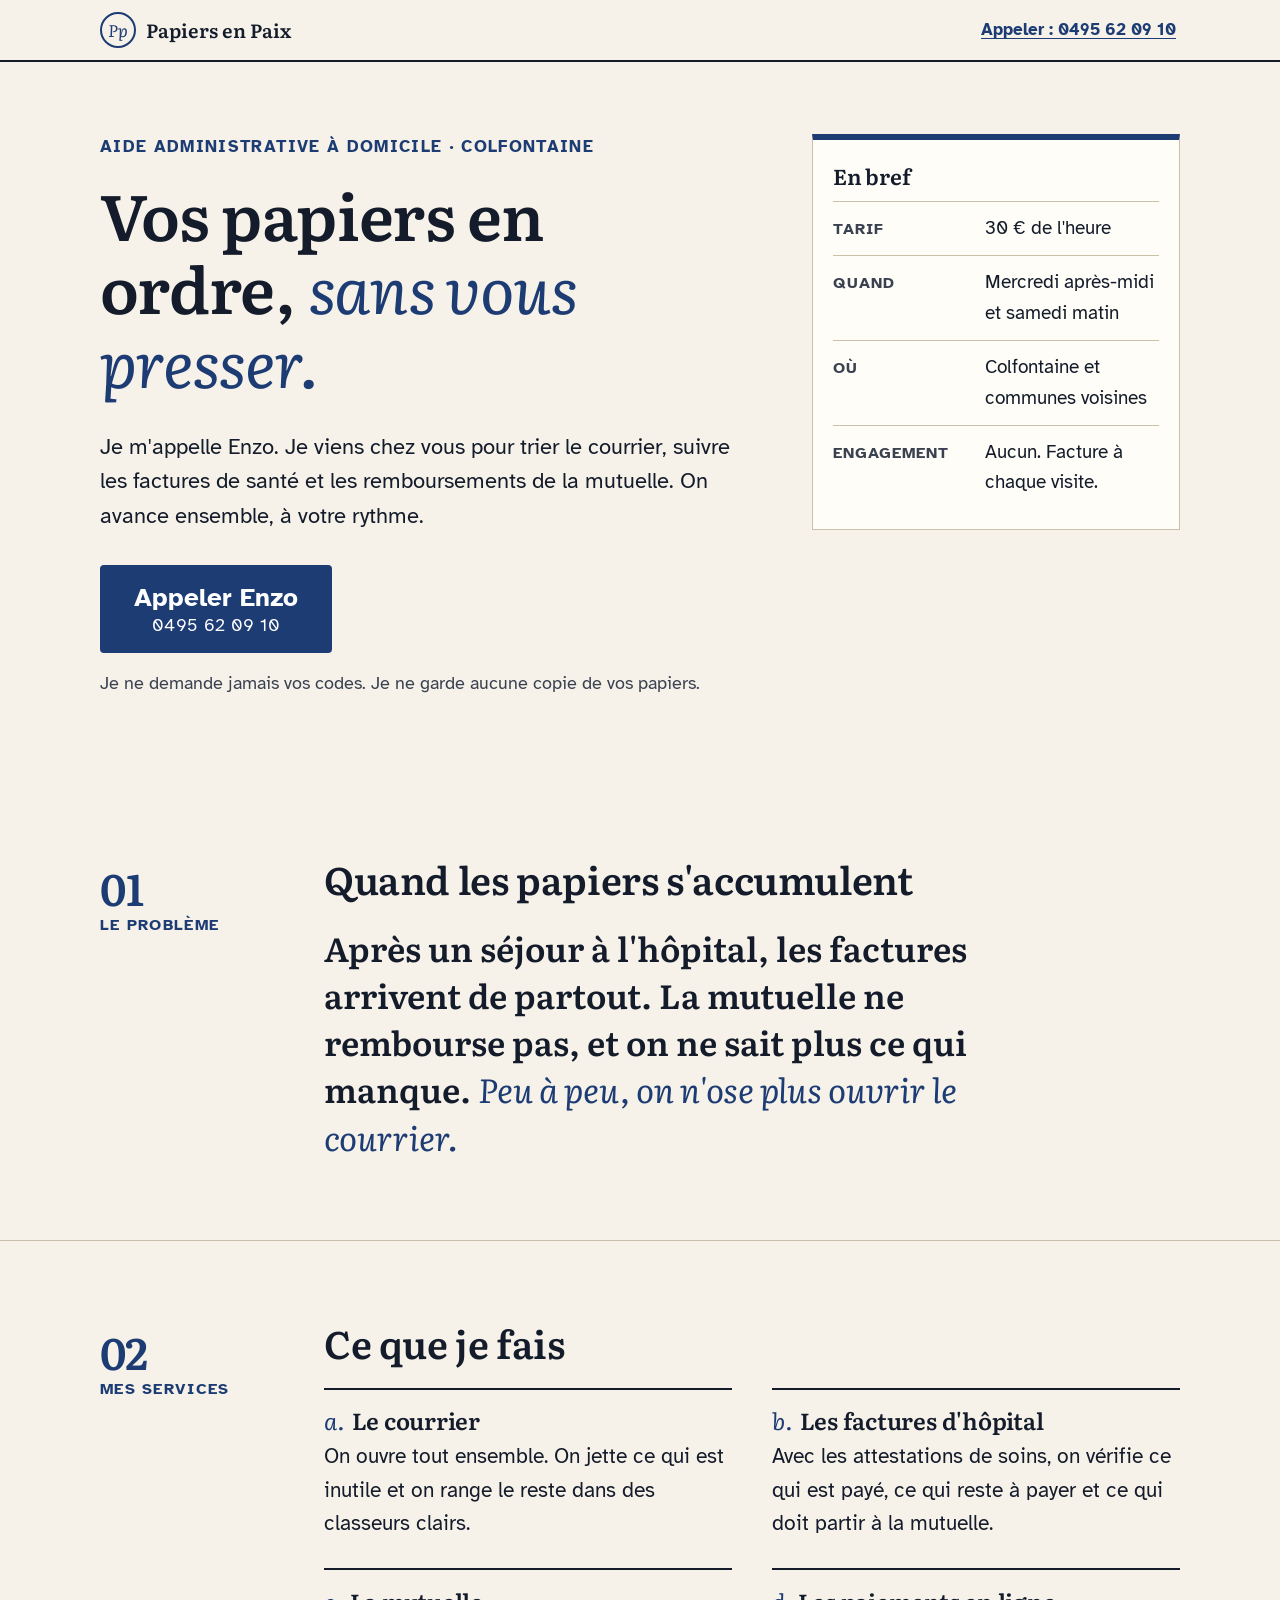
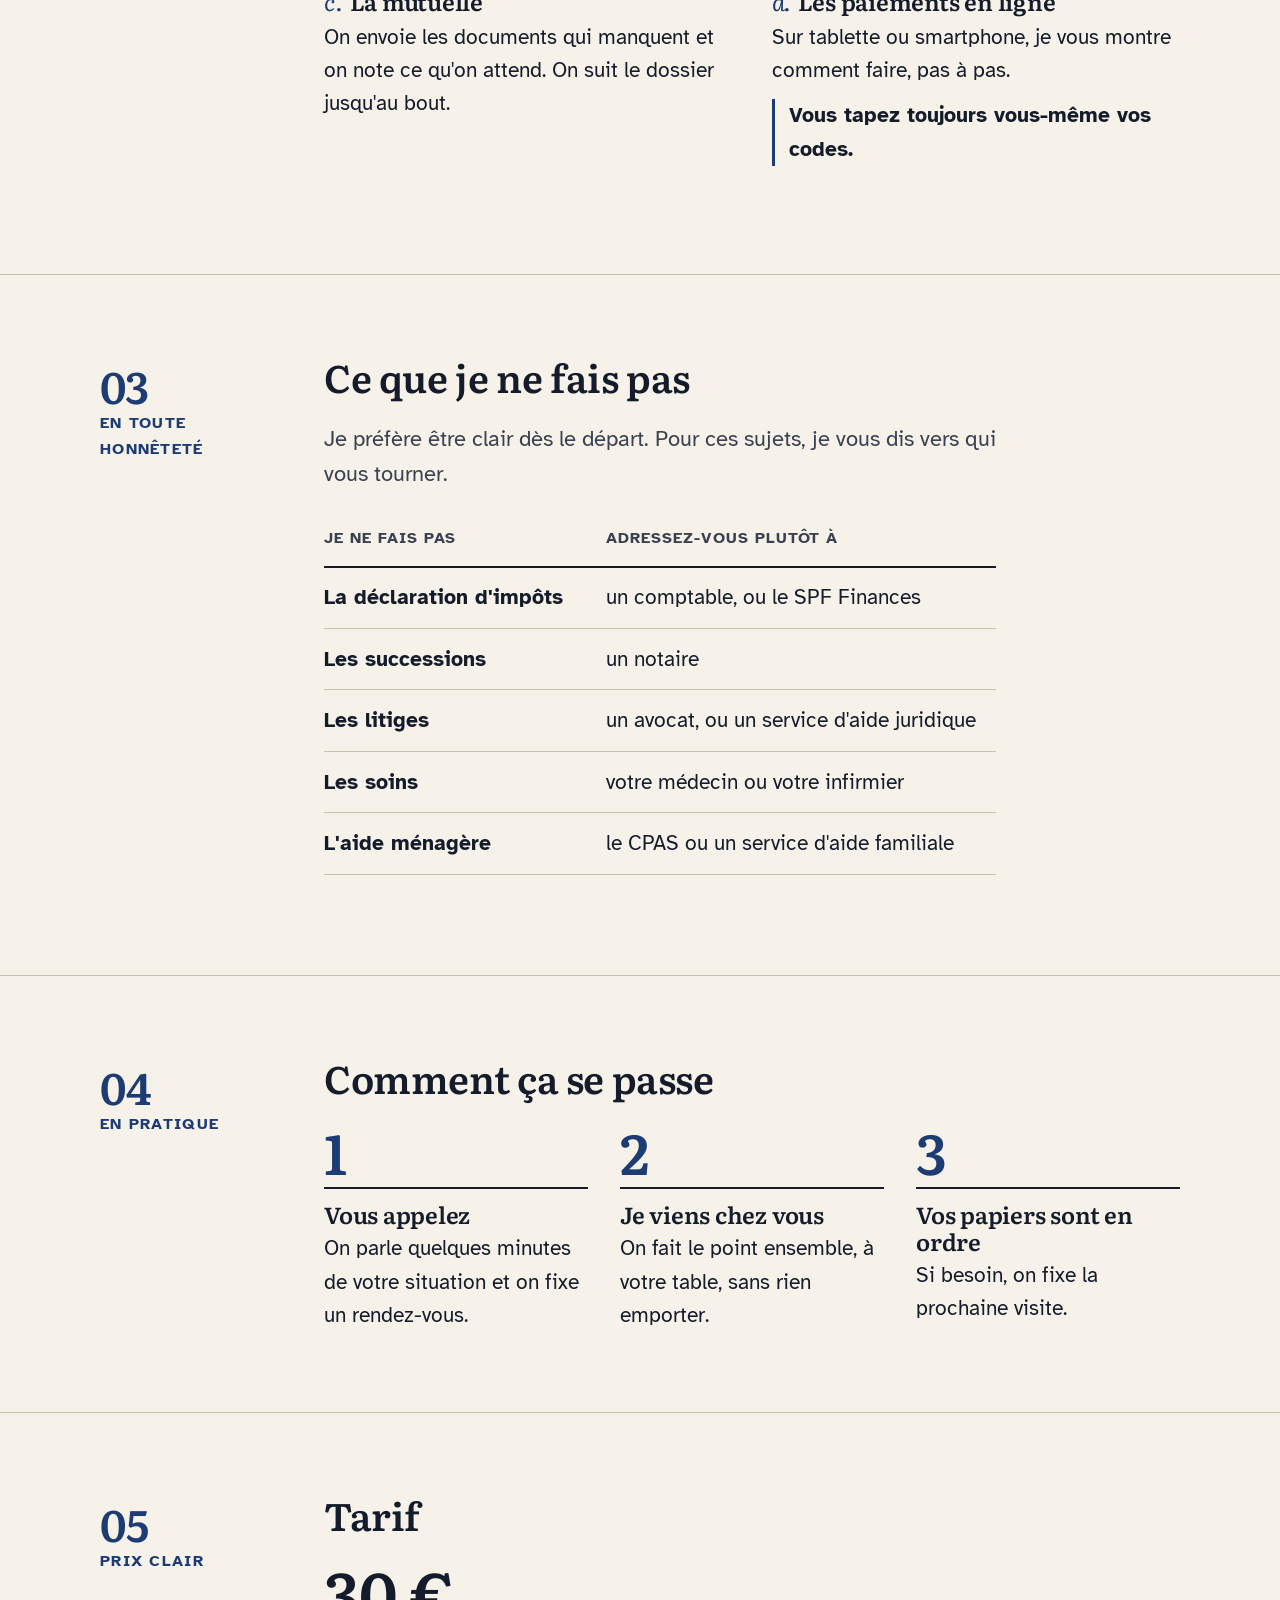
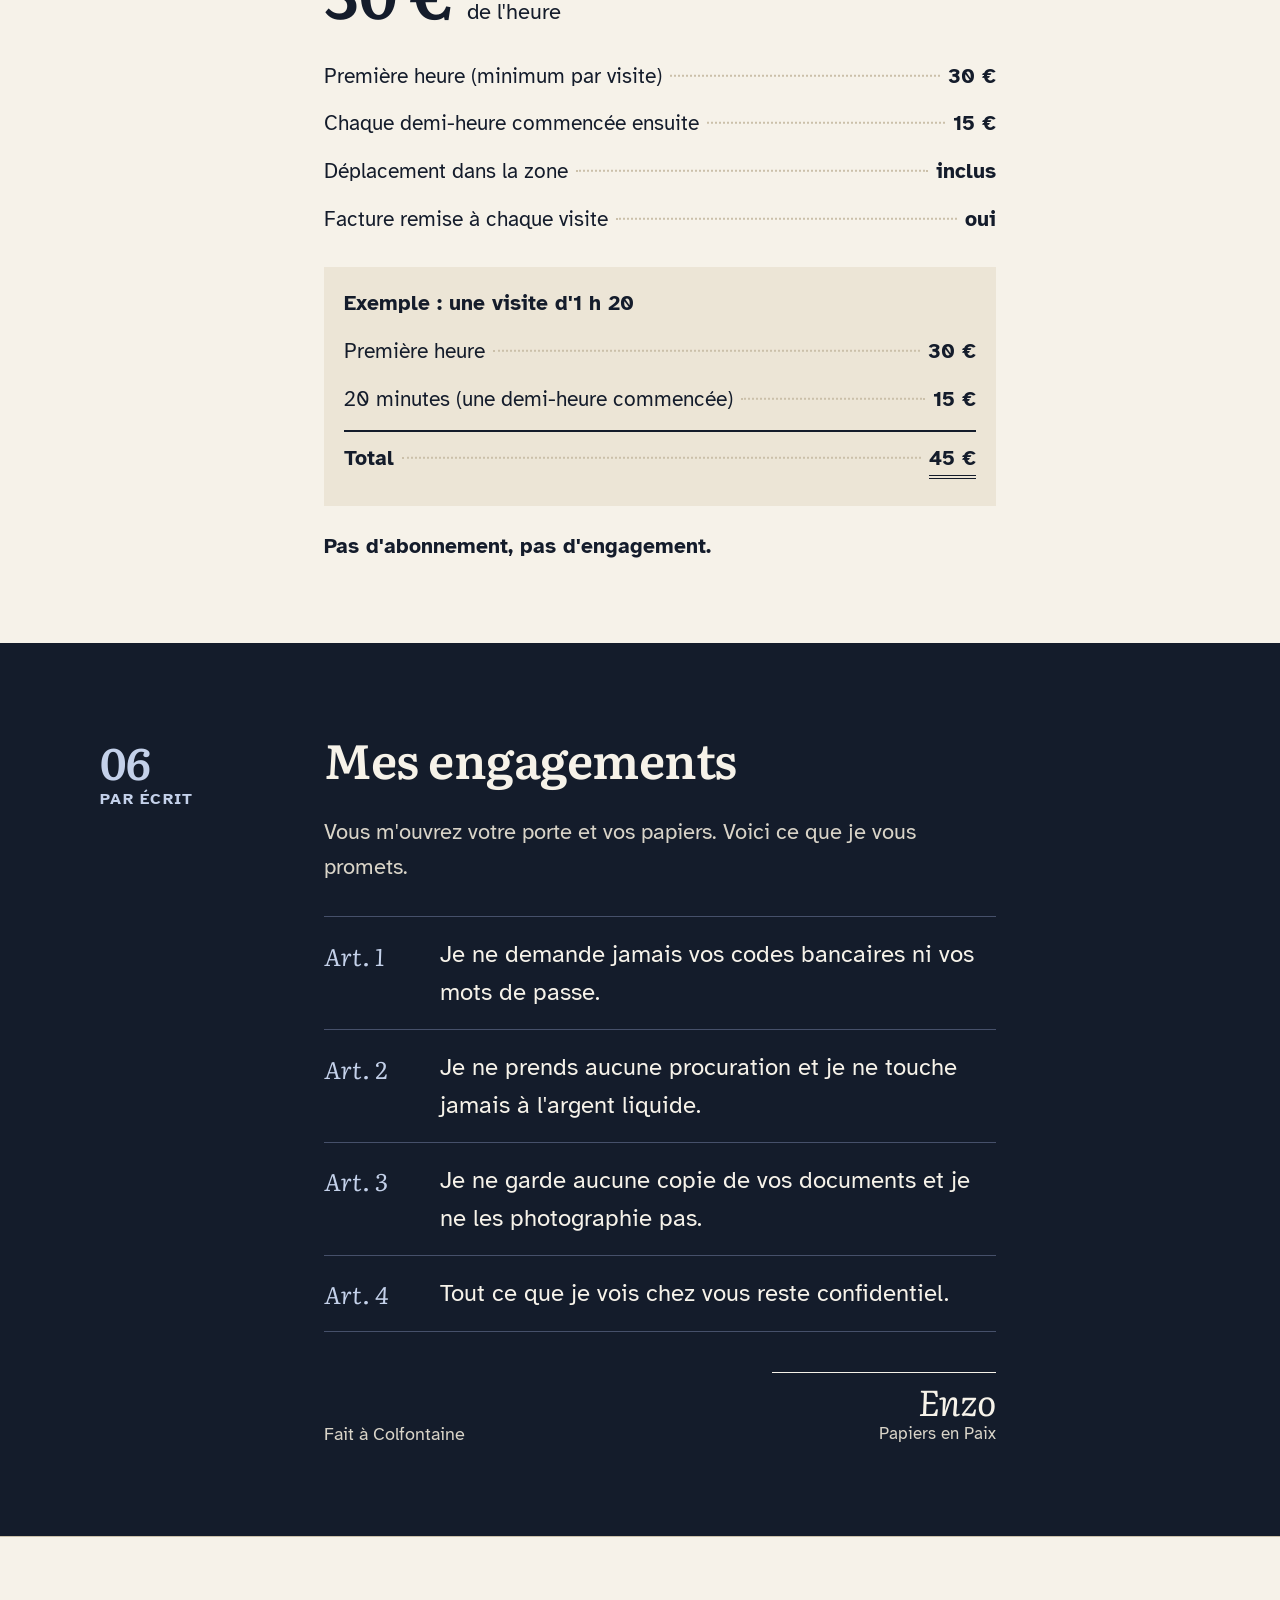
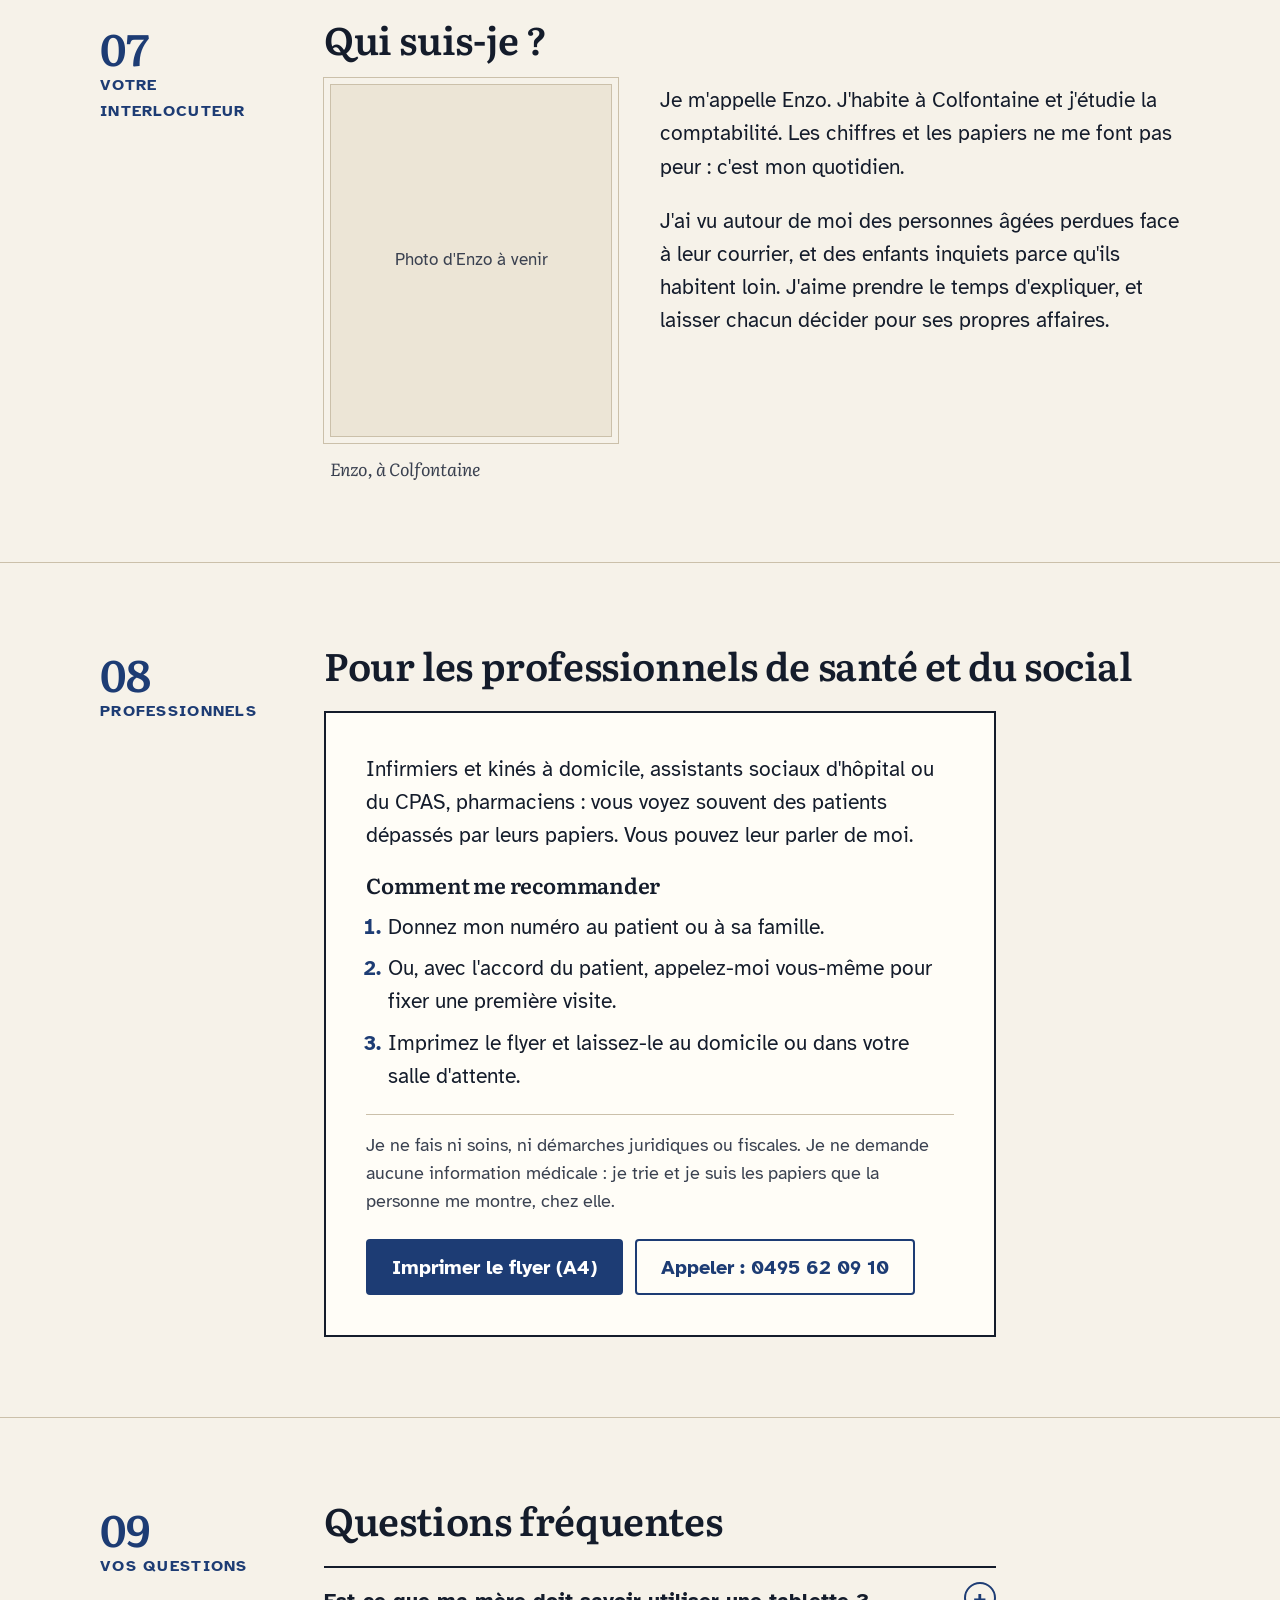
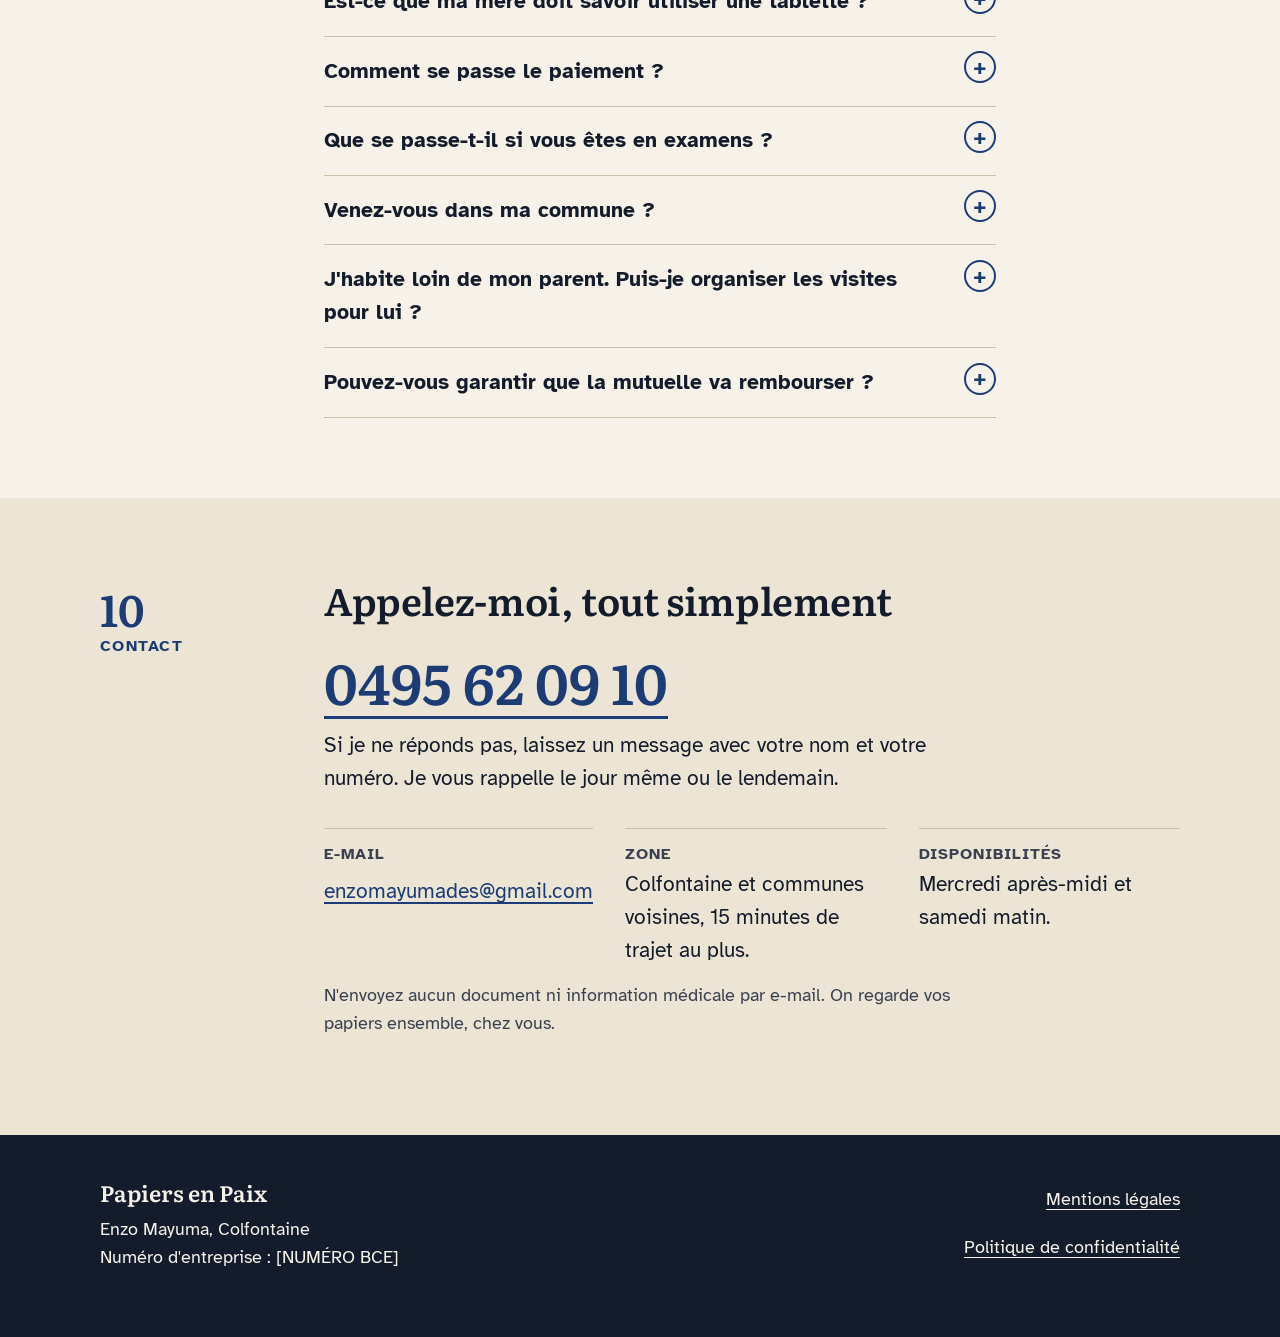
==== site-conciergerie/index.html @ c82139c0 "Coordonnées d'Enzo intégrées au site (Colfontaine, téléphone, e-mail, adresse, Vercel) Co-Authored-B" ====
<!doctype html>
<html lang="fr-BE">
<head>
  <meta charset="utf-8">
  <meta name="viewport" content="width=device-width, initial-scale=1">
  <title>Aide administrative à domicile pour seniors à Colfontaine | Papiers en Paix</title>
  <meta name="description" content="Enzo vient chez vous à Colfontaine et dans les communes voisines pour trier le courrier, suivre les factures d'hôpital et les remboursements de mutuelle. 30 € de l'heure, sans engagement.">
  <link rel="preload" href="fonts/atkinson-hyperlegible-latin-400-normal.woff2" as="font" type="font/woff2" crossorigin>
  <link rel="stylesheet" href="css/style.css">
  <meta name="theme-color" content="#f6f2e9">

  <!-- Données structurées : aucune note ni aucun avis, volontairement -->
  <script type="application/ld+json">
  {
    "@context": "https://schema.org",
    "@type": "LocalBusiness",
    "name": "Papiers en Paix",
    "description": "Aide administrative à domicile pour les seniors : tri du courrier, factures d'hôpital, suivi des remboursements de mutuelle, aide aux paiements en ligne.",
    "telephone": "+32495620910",
    "email": "enzomayumades@gmail.com",
    "founder": { "@type": "Person", "name": "Enzo" },
    "address": {
      "@type": "PostalAddress",
      "addressLocality": "Colfontaine",
      "addressCountry": "BE"
    },
    "areaServed": "Colfontaine et communes voisines",
    "priceRange": "30 € de l'heure",
    "openingHoursSpecification": [
      { "@type": "OpeningHoursSpecification", "dayOfWeek": "Wednesday", "opens": "13:00", "closes": "18:00" },
      { "@type": "OpeningHoursSpecification", "dayOfWeek": "Saturday", "opens": "09:00", "closes": "12:30" }
    ],
    "taxID": "[NUMÉRO BCE]"
  }
  </script>
</head>
<body>
  <a class="lien-evitement" href="#contenu">Aller au contenu</a>

  <!-- Barre du haut : le nom et le téléphone, fixée en haut sur mobile -->
  <div class="barre">
    <div class="conteneur">
      <a class="marque" href="#haut"><span class="marque__sceau" aria-hidden="true">Pp</span>Papiers en Paix</a>
      <a class="barre__appel" href="tel:+32495620910"><span class="barre__appel-mot">Appeler&nbsp;:&nbsp;</span>0495&nbsp;62&nbsp;09&nbsp;10</a>
    </div>
  </div>

  <main id="contenu">

    <!-- 1. En-tête -->
    <header class="entete" id="haut">
      <div class="conteneur entete__grille">
        <div>
          <p class="entete__surtitre">Aide administrative à domicile · Colfontaine</p>
          <h1>Vos papiers en ordre, <em>sans vous presser.</em></h1>
          <p class="entete__accroche">Je m'appelle Enzo. Je viens chez vous pour trier le courrier, suivre les factures de santé et les remboursements de la mutuelle. On avance ensemble, à votre rythme.</p>
          <a class="bouton bouton--grand" href="tel:+32495620910">
            Appeler Enzo
            <span class="bouton__detail">0495&nbsp;62&nbsp;09&nbsp;10</span>
          </a>
          <p class="entete__rassurance">Je ne demande jamais vos codes. Je ne garde aucune copie de vos papiers.</p>
        </div>

        <aside class="fiche" aria-labelledby="t-fiche">
          <h2 class="fiche__titre" id="t-fiche">En bref</h2>
          <dl>
            <div class="fiche__ligne"><dt>Tarif</dt><dd>30&nbsp;€ de l'heure</dd></div>
            <div class="fiche__ligne"><dt>Quand</dt><dd>Mercredi après-midi et samedi matin</dd></div>
            <div class="fiche__ligne"><dt>Où</dt><dd>Colfontaine et communes voisines</dd></div>
            <div class="fiche__ligne"><dt>Engagement</dt><dd>Aucun. Facture à chaque visite.</dd></div>
          </dl>
        </aside>
      </div>
    </header>

    <!-- 2. Le problème -->
    <section class="section" aria-labelledby="t-probleme">
      <div class="conteneur">
        <p class="etiquette"><span class="etiquette__num">01</span> Le problème</p>
        <h2 id="t-probleme" class="lecture">Quand les papiers s'accumulent</h2>
        <p class="citation lecture">Après un séjour à l'hôpital, les factures arrivent de partout. La mutuelle ne rembourse pas, et on ne sait plus ce qui manque. <em>Peu à peu, on n'ose plus ouvrir le courrier.</em></p>
      </div>
    </section>

    <!-- 3. Ce que je fais -->
    <section class="section" aria-labelledby="t-fais">
      <div class="conteneur">
        <p class="etiquette"><span class="etiquette__num">02</span> Mes services</p>
        <h2 id="t-fais">Ce que je fais</h2>
        <ul class="services">
          <li>
            <h3>Le courrier</h3>
            <p>On ouvre tout ensemble. On jette ce qui est inutile et on range le reste dans des classeurs clairs.</p>
          </li>
          <li>
            <h3>Les factures d'hôpital</h3>
            <p>Avec les attestations de soins, on vérifie ce qui est payé, ce qui reste à payer et ce qui doit partir à la mutuelle.</p>
          </li>
          <li>
            <h3>La mutuelle</h3>
            <p>On envoie les documents qui manquent et on note ce qu'on attend. On suit le dossier jusqu'au bout.</p>
          </li>
          <li>
            <h3>Les paiements en ligne</h3>
            <p>Sur tablette ou smartphone, je vous montre comment faire, pas à pas.</p>
            <span class="services__note">Vous tapez toujours vous-même vos codes.</span>
          </li>
        </ul>
      </div>
    </section>

    <!-- 4. Ce que je ne fais pas -->
    <section class="section" aria-labelledby="t-fais-pas">
      <div class="conteneur">
        <p class="etiquette"><span class="etiquette__num">03</span> En toute honnêteté</p>
        <h2 id="t-fais-pas">Ce que je ne fais pas</h2>
        <p class="chapeau lecture">Je préfère être clair dès le départ. Pour ces sujets, je vous dis vers qui vous tourner.</p>
        <table class="renvoi lecture">
          <thead>
            <tr><th scope="col">Je ne fais pas</th><th scope="col">Adressez-vous plutôt à</th></tr>
          </thead>
          <tbody>
            <tr><th scope="row">La déclaration d'impôts</th><td>un comptable, ou le SPF Finances</td></tr>
            <tr><th scope="row">Les successions</th><td>un notaire</td></tr>
            <tr><th scope="row">Les litiges</th><td>un avocat, ou un service d'aide juridique</td></tr>
            <tr><th scope="row">Les soins</th><td>votre médecin ou votre infirmier</td></tr>
            <tr><th scope="row">L'aide ménagère</th><td>le CPAS ou un service d'aide familiale</td></tr>
          </tbody>
        </table>
      </div>
    </section>

    <!-- 5. Comment ça se passe -->
    <section class="section" aria-labelledby="t-comment">
      <div class="conteneur">
        <p class="etiquette"><span class="etiquette__num">04</span> En pratique</p>
        <h2 id="t-comment">Comment ça se passe</h2>
        <ol class="etapes">
          <li>
            <h3>Vous appelez</h3>
            <p>On parle quelques minutes de votre situation et on fixe un rendez-vous.</p>
          </li>
          <li>
            <h3>Je viens chez vous</h3>
            <p>On fait le point ensemble, à votre table, sans rien emporter.</p>
          </li>
          <li>
            <h3>Vos papiers sont en ordre</h3>
            <p>Si besoin, on fixe la prochaine visite.</p>
          </li>
        </ol>
      </div>
    </section>

    <!-- 6. Tarif -->
    <section class="section" aria-labelledby="t-tarif">
      <div class="conteneur">
        <p class="etiquette"><span class="etiquette__num">05</span> Prix clair</p>
        <h2 id="t-tarif">Tarif</h2>
        <div class="lecture">
          <p class="tarif__prix">30&nbsp;€ <span>de l'heure</span></p>
          <ul class="compte">
            <li><span>Première heure (minimum par visite)</span><span class="compte__montant">30&nbsp;€</span></li>
            <li><span>Chaque demi-heure commencée ensuite</span><span class="compte__montant">15&nbsp;€</span></li>
            <li><span>Déplacement dans la zone</span><span class="compte__montant">inclus</span></li>
            <li><span>Facture remise à chaque visite</span><span class="compte__montant">oui</span></li>
          </ul>
          <div class="exemple">
            <p class="exemple__titre">Exemple&nbsp;: une visite d'1&nbsp;h&nbsp;20</p>
            <ul class="compte">
              <li><span>Première heure</span><span class="compte__montant">30&nbsp;€</span></li>
              <li><span>20 minutes (une demi-heure commencée)</span><span class="compte__montant">15&nbsp;€</span></li>
              <li class="compte__total"><strong>Total</strong><span class="compte__montant">45&nbsp;€</span></li>
            </ul>
          </div>
          <p class="sans-engagement">Pas d'abonnement, pas d'engagement.</p>
        </div>
      </div>
    </section>

    <!-- 7. Mes engagements -->
    <section class="section engagements" aria-labelledby="t-engagements" id="engagements">
      <div class="conteneur">
        <p class="etiquette"><span class="etiquette__num">06</span> Par écrit</p>
        <div class="lecture">
          <h2 id="t-engagements">Mes engagements</h2>
          <p class="chapeau">Vous m'ouvrez votre porte et vos papiers. Voici ce que je vous promets.</p>
          <ol class="articles">
            <li>Je ne demande jamais vos codes bancaires ni vos mots de passe.</li>
            <li>Je ne prends aucune procuration et je ne touche jamais à l'argent liquide.</li>
            <li>Je ne garde aucune copie de vos documents et je ne les photographie pas.</li>
            <li>Tout ce que je vois chez vous reste confidentiel.</li>
          </ol>
          <div class="signature">
            <p class="signature__lieu">Fait à Colfontaine</p>
            <div class="signature__bloc">
              <p class="signature__nom">Enzo</p>
              <p class="signature__role">Papiers en Paix</p>
            </div>
          </div>
        </div>
      </div>
    </section>

    <!-- 8. Qui suis-je -->
    <section class="section" aria-labelledby="t-qui">
      <div class="conteneur">
        <p class="etiquette"><span class="etiquette__num">07</span> Votre interlocuteur</p>
        <h2 id="t-qui">Qui suis-je&nbsp;?</h2>
        <div class="qui">
          <figure class="portrait">
            <!-- Remplacer ce cadre par la vraie photo d'Enzo :
                 <img src="img/enzo.jpg" alt="Enzo, assis à une table avec un classeur" width="800" height="1000"> -->
            <div class="portrait__cadre" role="img" aria-label="Emplacement de la photo d'Enzo">Photo d'Enzo à venir</div>
            <figcaption>Enzo, à Colfontaine</figcaption>
          </figure>
          <div class="lecture">
            <p>Je m'appelle Enzo. J'habite à Colfontaine et j'étudie la comptabilité. Les chiffres et les papiers ne me font pas peur&nbsp;: c'est mon quotidien.</p>
            <p>J'ai vu autour de moi des personnes âgées perdues face à leur courrier, et des enfants inquiets parce qu'ils habitent loin. J'aime prendre le temps d'expliquer, et laisser chacun décider pour ses propres affaires.</p>
          </div>
        </div>
      </div>
    </section>

    <!-- Témoignages : section cachée tant qu'il n'y a pas de vrais avis.
         Pour l'afficher, retirer l'attribut « hidden » et écrire de vrais témoignages,
         avec l'accord écrit de chaque personne. -->
    <section class="section" aria-labelledby="t-temoignages" hidden>
      <div class="conteneur">
        <p class="etiquette"><span class="etiquette__num">—</span> Témoignages</p>
        <h2 id="t-temoignages">Ils m'ont fait confiance</h2>
        <!-- Exemple de structure :
        <blockquote>
          <p>« Texte réel du témoignage. »</p>
          <footer>Prénom, commune</footer>
        </blockquote>
        -->
      </div>
    </section>

    <!-- 9. Pour les professionnels -->
    <section class="section" aria-labelledby="t-pros" id="professionnels">
      <div class="conteneur">
        <p class="etiquette"><span class="etiquette__num">08</span> Professionnels</p>
        <h2 id="t-pros">Pour les professionnels de santé et du social</h2>
        <div class="pros lecture">
          <p>Infirmiers et kinés à domicile, assistants sociaux d'hôpital ou du CPAS, pharmaciens&nbsp;: vous voyez souvent des patients dépassés par leurs papiers. Vous pouvez leur parler de moi.</p>
          <h3>Comment me recommander</h3>
          <ol class="pros__liste">
            <li>Donnez mon numéro au patient ou à sa famille.</li>
            <li>Ou, avec l'accord du patient, appelez-moi vous-même pour fixer une première visite.</li>
            <li>Imprimez le flyer et laissez-le au domicile ou dans votre salle d'attente.</li>
          </ol>
          <p class="pros__note">Je ne fais ni soins, ni démarches juridiques ou fiscales. Je ne demande aucune information médicale&nbsp;: je trie et je suis les papiers que la personne me montre, chez elle.</p>
          <div class="actions">
            <button type="button" class="bouton" id="imprimer-flyer">Imprimer le flyer (A4)</button>
            <a class="bouton bouton--contour" href="tel:+32495620910">Appeler&nbsp;: 0495&nbsp;62&nbsp;09&nbsp;10</a>
          </div>
        </div>
      </div>
    </section>

    <!-- 10. Questions fréquentes -->
    <section class="section faq" aria-labelledby="t-faq">
      <div class="conteneur">
        <p class="etiquette"><span class="etiquette__num">09</span> Vos questions</p>
        <h2 id="t-faq">Questions fréquentes</h2>
        <div class="lecture">
          <details>
            <summary>Est-ce que ma mère doit savoir utiliser une tablette&nbsp;?</summary>
            <p>Non. La plupart de mon travail se fait sur papier. Si elle veut apprendre à payer en ligne, je lui montre doucement, autant de fois qu'il le faut. Sinon, on fait autrement.</p>
          </details>
          <details>
            <summary>Comment se passe le paiement&nbsp;?</summary>
            <p>Je vous remets une facture à la fin de chaque visite. Vous la payez par virement. Je n'accepte pas d'argent liquide, et je ne fais jamais le virement à votre place.</p>
          </details>
          <details>
            <summary>Que se passe-t-il si vous êtes en examens&nbsp;?</summary>
            <p>Pendant mes sessions d'examens, j'ai moins de disponibilités. Je vous préviens plusieurs semaines à l'avance, et on choisit ensemble une date avant ou après.</p>
          </details>
          <details>
            <summary>Venez-vous dans ma commune&nbsp;?</summary>
            <p>Je me déplace à Colfontaine et dans les communes voisines, jusqu'à 15&nbsp;minutes de trajet. Le déplacement est compris dans le prix. En cas de doute, appelez-moi&nbsp;: je vous réponds tout de suite.</p>
          </details>
          <details>
            <summary>J'habite loin de mon parent. Puis-je organiser les visites pour lui&nbsp;?</summary>
            <p>Oui. Vous pouvez m'appeler pour fixer un rendez-vous. Votre parent doit être d'accord et présent pendant la visite. Ce que je vois reste confidentiel&nbsp;: je ne vous raconte que ce qu'il m'autorise à vous dire.</p>
          </details>
          <details>
            <summary>Pouvez-vous garantir que la mutuelle va rembourser&nbsp;?</summary>
            <p>Non, et personne ne peut le garantir. Ce que je fais, c'est vérifier que les bons documents sont envoyés, et suivre le dossier avec vous.</p>
          </details>
        </div>
      </div>
    </section>

    <!-- 11. Contact -->
    <section class="section contact" aria-labelledby="t-contact" id="contact">
      <div class="conteneur">
        <p class="etiquette"><span class="etiquette__num">10</span> Contact</p>
        <h2 id="t-contact">Appelez-moi, tout simplement</h2>
        <div>
          <a class="contact__tel" href="tel:+32495620910">0495&nbsp;62&nbsp;09&nbsp;10</a>
          <p class="lecture">Si je ne réponds pas, laissez un message avec votre nom et votre numéro. Je vous rappelle le jour même ou le lendemain.</p>
          <dl class="contact__infos">
            <div>
              <dt>E-mail</dt>
              <dd><a href="mailto:enzomayumades@gmail.com">enzomayumades@gmail.com</a></dd>
            </div>
            <div>
              <dt>Zone</dt>
              <dd>Colfontaine et communes voisines, 15&nbsp;minutes de trajet au plus.</dd>
            </div>
            <div>
              <dt>Disponibilités</dt>
              <dd>Mercredi après-midi et samedi matin.</dd>
            </div>
          </dl>
          <p class="avertissement lecture">N'envoyez aucun document ni information médicale par e-mail. On regarde vos papiers ensemble, chez vous.</p>
        </div>
      </div>
    </section>

  </main>

  <!-- 12. Pied de page -->
  <footer class="pied">
    <div class="conteneur">
      <div>
        <p class="pied__marque">Papiers en Paix</p>
        <p>Enzo Mayuma, Colfontaine<br>Numéro d'entreprise&nbsp;: [NUMÉRO BCE]</p>
      </div>
      <ul>
        <li><a href="mentions-legales.html">Mentions légales</a></li>
        <li><a href="confidentialite.html">Politique de confidentialité</a></li>
      </ul>
    </div>
  </footer>

  <!-- Flyer A4 pour les professionnels : visible uniquement à l'impression -->
  <div class="flyer" aria-hidden="true">
    <div class="flyer__entete">
      <p class="flyer__titre">Papiers en Paix</p>
      <p class="flyer__pour">À l'attention des professionnels<br>de santé et du social</p>
    </div>
    <p class="flyer__accroche">Aide administrative à domicile pour les seniors, à Colfontaine et dans les communes voisines.</p>

    <div class="flyer__bloc flyer__colonnes">
      <div>
        <h2>Ce que je fais</h2>
        <ul>
          <li>Tri et classement du courrier</li>
          <li>Factures d'hôpital et attestations de soins</li>
          <li>Suivi des remboursements de la mutuelle</li>
          <li>Aide aux paiements en ligne (la personne tape toujours elle-même ses codes)</li>
        </ul>
      </div>
      <div>
        <h2>Ce que je ne fais pas</h2>
        <ul>
          <li>Impôts, successions, litiges (je renvoie vers un professionnel)</li>
          <li>Soins</li>
          <li>Aide ménagère</li>
        </ul>
      </div>
    </div>

    <div class="flyer__bloc">
      <h2>Mes engagements</h2>
      <ul>
        <li>Je ne demande jamais les codes bancaires ni les mots de passe.</li>
        <li>Je ne prends aucune procuration et ne touche jamais à l'argent liquide.</li>
        <li>Je ne garde aucune copie des documents et ne les photographie pas.</li>
        <li>Tout ce que je vois au domicile reste confidentiel.</li>
      </ul>
    </div>

    <div class="flyer__bloc flyer__colonnes">
      <div>
        <h2>Tarif</h2>
        <p>30&nbsp;€ de l'heure, une heure minimum, puis 15&nbsp;€ par demi-heure entamée. Déplacement inclus. Facture à chaque visite. Sans abonnement ni engagement.</p>
      </div>
      <div>
        <h2>Disponibilités</h2>
        <p>Mercredi après-midi et samedi matin.<br>Colfontaine et communes voisines (15&nbsp;minutes maximum).</p>
      </div>
    </div>

    <div class="flyer__appel">
      <div>
        <p><strong>Appelez Enzo</strong></p>
        <p>enzomayumades@gmail.com</p>
      </div>
      <p class="flyer__tel">0495&nbsp;62&nbsp;09&nbsp;10</p>
    </div>

    <p class="flyer__pied">Enzo Mayuma, étudiant en comptabilité. Numéro d'entreprise&nbsp;: [NUMÉRO BCE].</p>
  </div>

  <script>
    // Seul script du site : imprimer uniquement le flyer A4.
    document.getElementById("imprimer-flyer").addEventListener("click", function () {
      var html = document.documentElement;
      html.classList.add("impression-flyer");
      window.addEventListener("afterprint", function retirer() {
        html.classList.remove("impression-flyer");
        window.removeEventListener("afterprint", retirer);
      });
      window.print();
    });
  </script>
</body>
</html>
---- site-conciergerie/css/style.css ----
/* =========================================================
   Papiers en Paix — feuille de style unique
   Direction : « registre de comptable », papier et encre bleue.
   Mobile d'abord, puis tablette (≥ 720 px), puis ordinateur (≥ 1040 px).
   ========================================================= */

/* ---------- Polices hébergées localement ---------- */
@font-face {
  font-family: "Atkinson Hyperlegible";
  src: url("../fonts/atkinson-hyperlegible-latin-400-normal.woff2") format("woff2");
  font-weight: 400; font-style: normal; font-display: swap;
}
@font-face {
  font-family: "Atkinson Hyperlegible";
  src: url("../fonts/atkinson-hyperlegible-latin-400-italic.woff2") format("woff2");
  font-weight: 400; font-style: italic; font-display: swap;
}
@font-face {
  font-family: "Atkinson Hyperlegible";
  src: url("../fonts/atkinson-hyperlegible-latin-700-normal.woff2") format("woff2");
  font-weight: 700; font-style: normal; font-display: swap;
}
@font-face {
  font-family: "Literata";
  src: url("../fonts/literata-latin-600-normal.woff2") format("woff2");
  font-weight: 600; font-style: normal; font-display: swap;
}
@font-face {
  font-family: "Literata";
  src: url("../fonts/literata-latin-400-italic.woff2") format("woff2");
  font-weight: 400; font-style: italic; font-display: swap;
}

/* ---------- Couleurs et mesures ---------- */
:root {
  --papier: #f6f2e9;        /* fond : papier ivoire */
  --papier-2: #ece5d6;      /* encadrés, un ton plus chaud */
  --carte: #fffdf7;         /* fiches */
  --encre: #141c2b;         /* texte : encre bleu-noir */
  --encre-douce: #3a4150;   /* texte secondaire */
  --accent: #1d3c74;        /* bleu encre, la seule couleur */
  --accent-fonce: #142b55;
  --accent-clair: #c4d1ea;  /* même bleu, éclairci, pour le fond sombre */
  --filet: #cbc0aa;         /* traits de registre */
  --sombre: #141c2b;        /* bandeau des engagements */
  --sur-sombre: #f6f2e9;
  --sur-sombre-doux: #d9d4c8;
  --filet-sombre: #46506a;
  --focus: #b3470f;

  --texte: 1.25rem;         /* 20 px */
  --interligne: 1.6;
  --lecture: 42rem;
  --page: 72rem;
  --gouttiere: 1.25rem;
  --serif: "Literata", Georgia, "Times New Roman", serif;
  --sans: "Atkinson Hyperlegible", Verdana, Arial, sans-serif;
}

/* ---------- Base ---------- */
*, *::before, *::after { box-sizing: border-box; }

html {
  font-size: 100%;
  -webkit-text-size-adjust: 100%;
  scroll-padding-top: 5rem;
}

body {
  margin: 0;
  background: var(--papier);
  color: var(--encre);
  font-family: var(--sans);
  font-size: var(--texte);
  line-height: var(--interligne);
}

img { max-width: 100%; height: auto; display: block; }

h1, h2, h3 {
  font-family: var(--serif);
  font-weight: 600;
  line-height: 1.15;
  letter-spacing: -0.01em;
  margin: 0 0 0.6em;
}
h1 { font-size: 2.6rem; }
h2 { font-size: 2.1rem; }
h3 { font-size: 1.45rem; }

p, ul, ol, dl { margin: 0 0 1em; }

a {
  color: var(--accent);
  text-decoration: underline;
  text-underline-offset: 0.2em;
  text-decoration-thickness: 0.08em;
}
a:hover { color: var(--accent-fonce); text-decoration-thickness: 0.15em; }

:focus-visible { outline: 3px solid var(--focus); outline-offset: 3px; }

strong { font-weight: 700; }

.lien-evitement {
  position: absolute; left: 0.5rem; top: -10rem; z-index: 100;
  background: var(--encre); color: var(--papier);
  padding: 0.75rem 1rem;
}
.lien-evitement:focus { top: 0.5rem; color: var(--papier); }

/* ---------- Conteneurs ---------- */
.conteneur {
  max-width: var(--page);
  margin: 0 auto;
  padding: 0 var(--gouttiere);
}
.lecture { max-width: var(--lecture); }

/* Chaque section : une étiquette numérotée, puis le contenu */
.section { padding: 3.5rem 0; }
.section + .section { border-top: 1px solid var(--filet); }

.etiquette {
  display: flex;
  align-items: baseline;
  gap: 0.75rem;
  margin: 0 0 1rem;
  font-size: 1rem;
  font-weight: 700;
  letter-spacing: 0.08em;
  text-transform: uppercase;
  color: var(--accent);
}
.etiquette__num {
  font-family: var(--serif);
  font-size: 1.15rem;
  letter-spacing: 0;
}
.etiquette::after {
  content: "";
  flex: 1;
  height: 1px;
  background: var(--filet);
  transform: translateY(-0.3em);
}

.chapeau {
  font-size: 1.35rem;
  color: var(--encre-douce);
}

/* ---------- Barre téléphone ---------- */
.barre {
  position: sticky;
  top: 0;
  z-index: 50;
  background: var(--papier);
  border-bottom: 2px solid var(--encre);
}
.barre .conteneur {
  display: flex;
  align-items: center;
  justify-content: space-between;
  gap: 0.5rem;
  min-height: 3.75rem;
}
.marque {
  display: inline-flex;
  align-items: center;
  gap: 0.6rem;
  min-height: 48px;
  color: var(--encre);
  text-decoration: none;
  font-family: var(--serif);
  font-weight: 600;
  font-size: 1.2rem;
  white-space: nowrap;
}
.marque:hover { color: var(--encre); }
.marque__sceau {
  display: inline-flex;
  align-items: center;
  justify-content: center;
  width: 2.25rem;
  height: 2.25rem;
  border: 2px solid var(--accent);
  border-radius: 50%;
  font-family: var(--serif);
  font-style: italic;
  font-weight: 400;
  font-size: 1.05rem;
  color: var(--accent);
  flex-shrink: 0;
}
.barre__appel {
  display: inline-flex;
  align-items: center;
  min-height: 48px;
  padding: 0 0.25rem;
  font-weight: 700;
  font-size: 1.05rem;
  white-space: nowrap;
}
.barre__appel-mot { display: none; }

/* ---------- Boutons ---------- */
.bouton {
  display: inline-flex;
  flex-direction: column;
  align-items: center;
  justify-content: center;
  min-height: 3.5rem;
  min-width: 48px;
  padding: 0.75rem 1.5rem;
  border: 2px solid var(--accent);
  border-radius: 4px;
  background: var(--accent);
  color: #fff;
  font-family: var(--sans);
  font-size: 1.25rem;
  font-weight: 700;
  line-height: 1.25;
  text-align: center;
  text-decoration: none;
  cursor: pointer;
}
.bouton:hover { background: var(--accent-fonce); border-color: var(--accent-fonce); color: #fff; }
.bouton--grand {
  width: 100%;
  min-height: 4.75rem;
  font-size: 1.6rem;
  padding: 0.9rem 2rem;
}
.bouton__detail {
  font-size: 1.15rem;
  font-weight: 400;
  letter-spacing: 0.02em;
}
.bouton--contour { background: transparent; color: var(--accent); }
.bouton--contour:hover { background: var(--papier-2); color: var(--accent-fonce); }

/* ---------- En-tête ---------- */
.entete { padding: 2.75rem 0 3.5rem; }
.entete__grille { display: grid; gap: 2.5rem; }
.entete__surtitre {
  font-size: 1.05rem;
  font-weight: 700;
  letter-spacing: 0.08em;
  text-transform: uppercase;
  color: var(--accent);
  margin-bottom: 1rem;
}
.entete h1 { margin-bottom: 0.5em; }
.entete h1 em {
  font-style: italic;
  font-weight: 400;
  color: var(--accent);
}
.entete__accroche { font-size: 1.35rem; margin-bottom: 2rem; }
.entete__rassurance {
  margin: 1rem 0 0;
  font-size: 1.1rem;
  color: var(--encre-douce);
}

/* La fiche : comme une fiche cartonnée de registre */
.fiche {
  background: var(--carte);
  border: 1px solid var(--filet);
  border-top: 6px solid var(--accent);
  padding: 1.5rem 1.25rem 1.25rem;
  align-self: start;
}
.fiche__titre {
  font-family: var(--serif);
  font-weight: 600;
  font-size: 1.35rem;
  margin: 0 0 0.75rem;
}
.fiche dl { margin: 0; }
.fiche__ligne {
  display: grid;
  grid-template-columns: 1fr;
  padding: 0.7rem 0;
  border-top: 1px solid var(--filet);
}
.fiche dt {
  font-size: 1rem;
  font-weight: 700;
  letter-spacing: 0.06em;
  text-transform: uppercase;
  color: var(--encre-douce);
}
.fiche dd { margin: 0; font-size: 1.2rem; }

/* ---------- Le problème : une phrase forte ---------- */
.citation {
  margin: 0;
  font-family: var(--serif);
  font-weight: 600;
  font-size: 1.7rem;
  line-height: 1.4;
}
.citation em { font-style: italic; font-weight: 400; color: var(--accent); }

/* ---------- Ce que je fais : quatre fiches ---------- */
.services {
  list-style: none;
  padding: 0;
  margin: 0;
  display: grid;
  counter-reset: service;
}
.services li {
  counter-increment: service;
  border-top: 2px solid var(--encre);
  padding: 1.1rem 0 1.75rem;
}
.services h3 { margin-bottom: 0.4rem; }
.services h3::before {
  content: counter(service, lower-alpha) ".";
  font-style: italic;
  font-weight: 400;
  color: var(--accent);
  margin-right: 0.5rem;
}
.services p { margin: 0; }
.services__note {
  display: block;
  margin-top: 0.75rem;
  padding-left: 0.9rem;
  border-left: 3px solid var(--accent);
  font-weight: 700;
}

/* ---------- Ce que je ne fais pas : tableau de renvoi ---------- */
.renvoi {
  width: 100%;
  border-collapse: collapse;
  margin: 0 0 1.25rem;
}
.renvoi th, .renvoi td {
  text-align: left;
  vertical-align: top;
  padding: 0.85rem 0.75rem 0.85rem 0;
  border-bottom: 1px solid var(--filet);
}
.renvoi thead th {
  font-size: 1rem;
  letter-spacing: 0.06em;
  text-transform: uppercase;
  color: var(--encre-douce);
  border-bottom: 2px solid var(--encre);
}
.renvoi tbody th { font-weight: 700; width: 42%; }

/* ---------- Comment ça se passe ---------- */
.etapes {
  list-style: none;
  padding: 0;
  margin: 0;
  display: grid;
  gap: 2rem;
  counter-reset: etape;
}
.etapes li { counter-increment: etape; }
.etapes li::before {
  content: counter(etape);
  display: block;
  font-family: var(--serif);
  font-weight: 600;
  font-size: 3.5rem;
  line-height: 1;
  color: var(--accent);
  padding-bottom: 0.5rem;
  margin-bottom: 0.75rem;
  border-bottom: 2px solid var(--encre);
}
.etapes h3 { margin-bottom: 0.3rem; }
.etapes p { margin: 0; }

/* ---------- Tarif : un vrai livre de comptes ---------- */
.tarif__prix {
  font-family: var(--serif);
  font-weight: 600;
  font-size: 4rem;
  line-height: 1;
  margin: 0 0 0.25rem;
}
.tarif__prix span {
  font-family: var(--sans);
  font-weight: 400;
  font-size: 1.4rem;
}
.compte {
  margin: 1.75rem 0 1.5rem;
  padding: 0;
  list-style: none;
}
.compte li {
  display: flex;
  align-items: baseline;
  gap: 0.5rem;
  padding: 0.45rem 0;
}
.compte li::after {
  content: "";
  order: 2;
  flex: 1 1 1.5rem;
  border-bottom: 2px dotted var(--filet);
  transform: translateY(-0.3em);
}
.compte__montant {
  order: 3;
  font-weight: 700;
  white-space: nowrap;
}
.exemple {
  background: var(--papier-2);
  padding: 1.25rem;
}
.exemple__titre { font-weight: 700; margin-bottom: 0.5rem; }
.exemple .compte { margin: 0; }
.compte .compte__total {
  border-top: 2px solid var(--encre);
  margin-top: 0.4rem;
  padding-top: 0.6rem;
}
.compte__total .compte__montant { border-bottom: 4px double var(--encre); }
.sans-engagement { margin: 1.5rem 0 0; font-weight: 700; }

/* ---------- Mes engagements : le bandeau sombre ---------- */
.section.engagements {
  background: var(--sombre);
  color: var(--sur-sombre);
  padding: 4rem 0;
  border-top: 0;
}
.engagements h2 { color: var(--sur-sombre); font-size: 2.5rem; }
.engagements .etiquette { color: var(--accent-clair); }
.engagements .etiquette::after { background: var(--filet-sombre); }
.engagements .chapeau { color: var(--sur-sombre-doux); }
.engagements :focus-visible { outline-color: #f0a36f; }
.articles {
  list-style: none;
  padding: 0;
  margin: 2rem 0 2.5rem;
  counter-reset: article;
}
.articles li {
  counter-increment: article;
  display: grid;
  grid-template-columns: 5rem 1fr;
  gap: 0.75rem;
  padding: 1.1rem 0;
  border-top: 1px solid var(--filet-sombre);
  font-size: 1.35rem;
}
.articles li:last-child { border-bottom: 1px solid var(--filet-sombre); }
.articles li::before {
  content: "Art. " counter(article);
  font-family: var(--serif);
  font-style: italic;
  color: var(--accent-clair);
  padding-top: 0.1rem;
}
.signature {
  display: flex;
  flex-wrap: wrap;
  align-items: flex-end;
  justify-content: space-between;
  gap: 1.5rem;
}
.signature__lieu { margin: 0; color: var(--sur-sombre-doux); font-size: 1.1rem; }
.signature__bloc {
  min-width: 14rem;
  border-top: 1px solid var(--sur-sombre);
  padding-top: 0.5rem;
  text-align: right;
  margin-left: auto;
}
.signature__nom {
  font-family: var(--serif);
  font-style: italic;
  font-size: 2.25rem;
  line-height: 1.1;
  margin: 0;
}
.signature__role { margin: 0; color: var(--sur-sombre-doux); font-size: 1.05rem; }

/* ---------- Qui suis-je ---------- */
.qui { display: grid; gap: 2rem; }
.portrait { margin: 0 0 0 6px; }
.portrait__cadre,
.portrait img {
  width: 100%;
  max-width: 18rem;
  border: 1px solid var(--filet);
  outline: 1px solid var(--filet);
  outline-offset: 6px;
}
.portrait__cadre {
  aspect-ratio: 4 / 5;
  background: var(--papier-2);
  display: flex;
  align-items: center;
  justify-content: center;
  padding: 1rem;
  text-align: center;
  color: var(--encre-douce);
  font-size: 1.05rem;
}
.portrait figcaption {
  margin-top: 1.1rem;
  font-family: var(--serif);
  font-style: italic;
  font-size: 1.1rem;
  color: var(--encre-douce);
}

/* ---------- Professionnels ---------- */
.pros {
  border: 2px solid var(--encre);
  background: var(--carte);
  padding: 1.75rem 1.25rem;
}
.pros h3 { font-size: 1.35rem; }
.pros__liste { padding-left: 1.4rem; }
.pros__liste li { margin-bottom: 0.5rem; }
.pros__liste li::marker { color: var(--accent); font-weight: 700; }
.pros__note {
  font-size: 1.1rem;
  color: var(--encre-douce);
  border-top: 1px solid var(--filet);
  padding-top: 1rem;
  margin: 0;
}
.actions {
  display: flex;
  flex-direction: column;
  gap: 0.75rem;
  margin-top: 1.5rem;
}

/* ---------- Questions fréquentes ---------- */
.faq details { border-bottom: 1px solid var(--filet); }
.faq details:first-of-type { border-top: 2px solid var(--encre); }
.faq summary {
  cursor: pointer;
  list-style: none;
  min-height: 48px;
  padding: 1.1rem 3rem 1.1rem 0;
  font-weight: 700;
  position: relative;
}
.faq summary::-webkit-details-marker { display: none; }
.faq summary::after {
  content: "+";
  position: absolute;
  right: 0;
  top: 0.9rem;
  width: 2rem;
  height: 2rem;
  border: 2px solid var(--accent);
  border-radius: 50%;
  display: flex;
  align-items: center;
  justify-content: center;
  font-size: 1.4rem;
  line-height: 1;
  color: var(--accent);
}
.faq details[open] summary::after { content: "−"; }
.faq details > p { margin: 0 0 1.25rem; max-width: 38rem; }

/* ---------- Contact ---------- */
.section.contact { background: var(--papier-2); border-top: 0; }
.contact__tel {
  display: inline-flex;
  align-items: center;
  min-height: 48px;
  font-family: var(--serif);
  font-weight: 600;
  font-size: 2.5rem;
  line-height: 1.15;
  margin: 0.25rem 0 1rem;
  text-decoration-thickness: 0.05em;
}
.contact__infos { margin: 2rem 0 0; display: grid; }
.contact__infos div { border-top: 1px solid var(--filet); padding: 0.85rem 0; }
.contact__infos dt {
  font-size: 1rem;
  font-weight: 700;
  letter-spacing: 0.06em;
  text-transform: uppercase;
  color: var(--encre-douce);
}
.contact__infos dd { margin: 0; }
.contact__infos dd a { display: inline-flex; align-items: center; min-height: 48px; }
.avertissement { font-size: 1.1rem; color: var(--encre-douce); }

/* ---------- Pied de page ---------- */
.pied {
  background: var(--sombre);
  color: var(--sur-sombre);
  padding: 2.5rem 0 3rem;
  font-size: 1.1rem;
}
.pied a { color: var(--sur-sombre); }
.pied a:hover { color: #fff; }
.pied :focus-visible { outline-color: #f0a36f; }
.pied__marque {
  font-family: var(--serif);
  font-weight: 600;
  font-size: 1.4rem;
  margin-bottom: 0.25rem;
}
.pied ul { list-style: none; padding: 0; margin: 1rem 0 0; }
.pied li a { display: inline-flex; align-items: center; min-height: 48px; }

/* ---------- Pages légales ---------- */
.page-legale { padding: 2.5rem 0 3.5rem; }
.page-legale h2 {
  font-size: 1.6rem;
  margin-top: 2.25rem;
  padding-top: 1rem;
  border-top: 1px solid var(--filet);
}
.page-legale ul { padding-left: 1.4rem; }
.retour { display: inline-flex; align-items: center; min-height: 48px; margin-bottom: 1rem; }

/* ---------- Flyer : invisible à l'écran ---------- */
.flyer { display: none; }

/* =========================================================
   Tablette
   ========================================================= */
@media (min-width: 720px) {
  :root { --gouttiere: 2.25rem; }
  h1 { font-size: 3.4rem; }
  h2 { font-size: 2.4rem; }
  .section { padding: 5rem 0; }
  .entete { padding: 4.5rem 0 5rem; }
  .barre { position: static; }
  .barre__appel-mot { display: inline; }
  .bouton--grand { width: auto; }
  .citation { font-size: 2.1rem; }
  .services { grid-template-columns: 1fr 1fr; column-gap: 2.5rem; }
  .etapes { grid-template-columns: repeat(3, 1fr); gap: 2rem; }
  .fiche__ligne { grid-template-columns: 8.5rem 1fr; gap: 1rem; align-items: baseline; }
  .qui { grid-template-columns: 18rem 1fr; gap: 3rem; align-items: start; }
  .pros { padding: 2.5rem; }
  .actions { flex-direction: row; flex-wrap: wrap; }
  .section.engagements { padding: 5.5rem 0; }
  .engagements h2 { font-size: 3rem; }
  .articles li { grid-template-columns: 6.5rem 1fr; font-size: 1.5rem; }
  .contact__tel { font-size: 3.5rem; }
  .contact__infos { grid-template-columns: repeat(3, 1fr); column-gap: 2rem; }
  .pied .conteneur { display: flex; justify-content: space-between; align-items: flex-start; gap: 2rem; }
  .pied ul { margin: 0; text-align: right; }
}

/* =========================================================
   Ordinateur
   ========================================================= */
@media (min-width: 1040px) {
  body { font-size: 1.3rem; }
  h1 { font-size: 4rem; }
  .entete__grille { grid-template-columns: 1fr 23rem; gap: 4rem; align-items: center; }
  /* Étiquette à gauche, contenu à droite, comme les colonnes d'un registre */
  .section > .conteneur {
    display: grid;
    grid-template-columns: 11rem 1fr;
    column-gap: 3rem;
  }
  .section > .conteneur > .etiquette {
    grid-column: 1;
    grid-row: 1 / span 20;
    flex-direction: column;
    gap: 0.25rem;
    padding-top: 0.5rem;
    align-self: start;
  }
  .section > .conteneur > .etiquette::after { display: none; }
  .section > .conteneur > .etiquette .etiquette__num { font-size: 2.75rem; line-height: 1; }
  .section > .conteneur > :not(.etiquette) { grid-column: 2; }
}

/* ---------- Pas d'animation ---------- */
@media (prefers-reduced-motion: reduce) {
  *, *::before, *::after {
    animation: none !important;
    transition: none !important;
    scroll-behavior: auto !important;
  }
}

/* =========================================================
   IMPRESSION
   1. Impression de la page : sans barre ni pied de page.
   2. Bouton « Imprimer le flyer » : uniquement le flyer A4.
   ========================================================= */
@media print {
  @page { size: A4; margin: 14mm; }
  body { background: #fff; color: #000; font-size: 12pt; }
  .barre, .pied, .lien-evitement, .actions, .bouton, .portrait { display: none !important; }
  .section { padding: 0.75rem 0; border: 0; }
  .section.engagements, .section.contact { background: #fff; color: #000; }
  .engagements h2, .engagements .chapeau, .signature__lieu, .signature__role { color: #000; }
  a { color: #000; }
  details > p { display: block; }

  html.impression-flyer body > *:not(.flyer) { display: none !important; }
  html.impression-flyer .flyer {
    display: block;
    font-size: 12.5pt;
    line-height: 1.45;
    color: #000;
  }
}

/* Mise en forme du flyer (appliquée seulement à l'impression) */
.flyer__entete {
  display: flex;
  justify-content: space-between;
  align-items: flex-end;
  gap: 12pt;
  border-bottom: 3pt solid #141c2b;
  padding-bottom: 8pt;
  margin-bottom: 10pt;
}
.flyer__titre {
  font-family: var(--serif);
  font-weight: 600;
  font-size: 30pt;
  line-height: 1;
  margin: 0;
}
.flyer__pour {
  margin: 0;
  font-size: 9.5pt;
  font-weight: 700;
  letter-spacing: 0.08em;
  text-transform: uppercase;
  color: #1d3c74;
  text-align: right;
}
.flyer__accroche { font-family: var(--serif); font-style: italic; font-size: 15pt; margin: 0 0 6pt; }
.flyer__bloc { border-top: 1pt solid #141c2b; padding-top: 7pt; margin-top: 11pt; }
.flyer h2 { font-size: 14pt; margin: 0 0 5pt; color: #1d3c74; }
.flyer ul { margin: 0; padding-left: 14pt; }
.flyer li { margin-bottom: 2.5pt; }
.flyer__colonnes { display: grid; grid-template-columns: 1fr 1fr; gap: 16pt; }
.flyer__appel {
  margin-top: 14pt;
  border: 2pt solid #141c2b;
  padding: 10pt 14pt;
  display: flex;
  justify-content: space-between;
  align-items: center;
  gap: 12pt;
}
.flyer__appel p { margin: 0; }
.flyer__tel { font-family: var(--serif); font-weight: 600; font-size: 28pt; }
.flyer__pied { margin-top: 12pt; font-size: 9.5pt; }
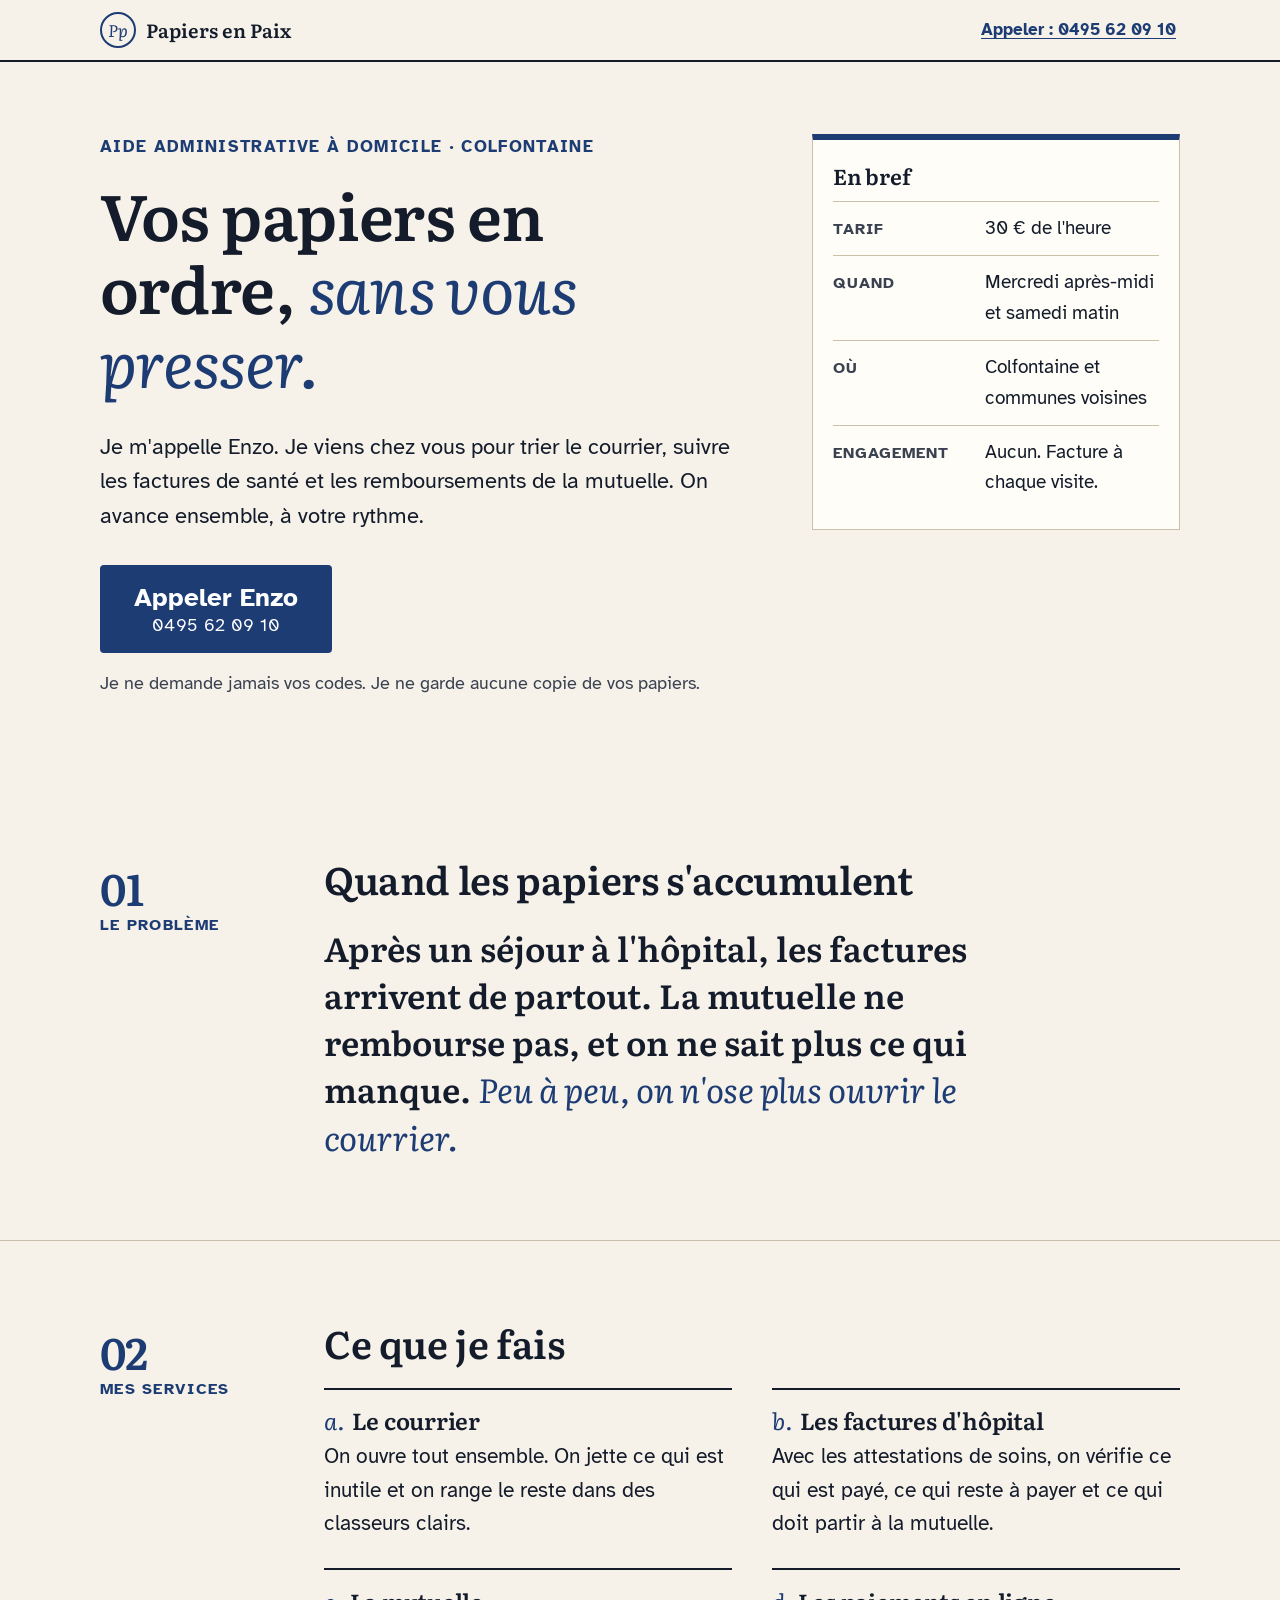
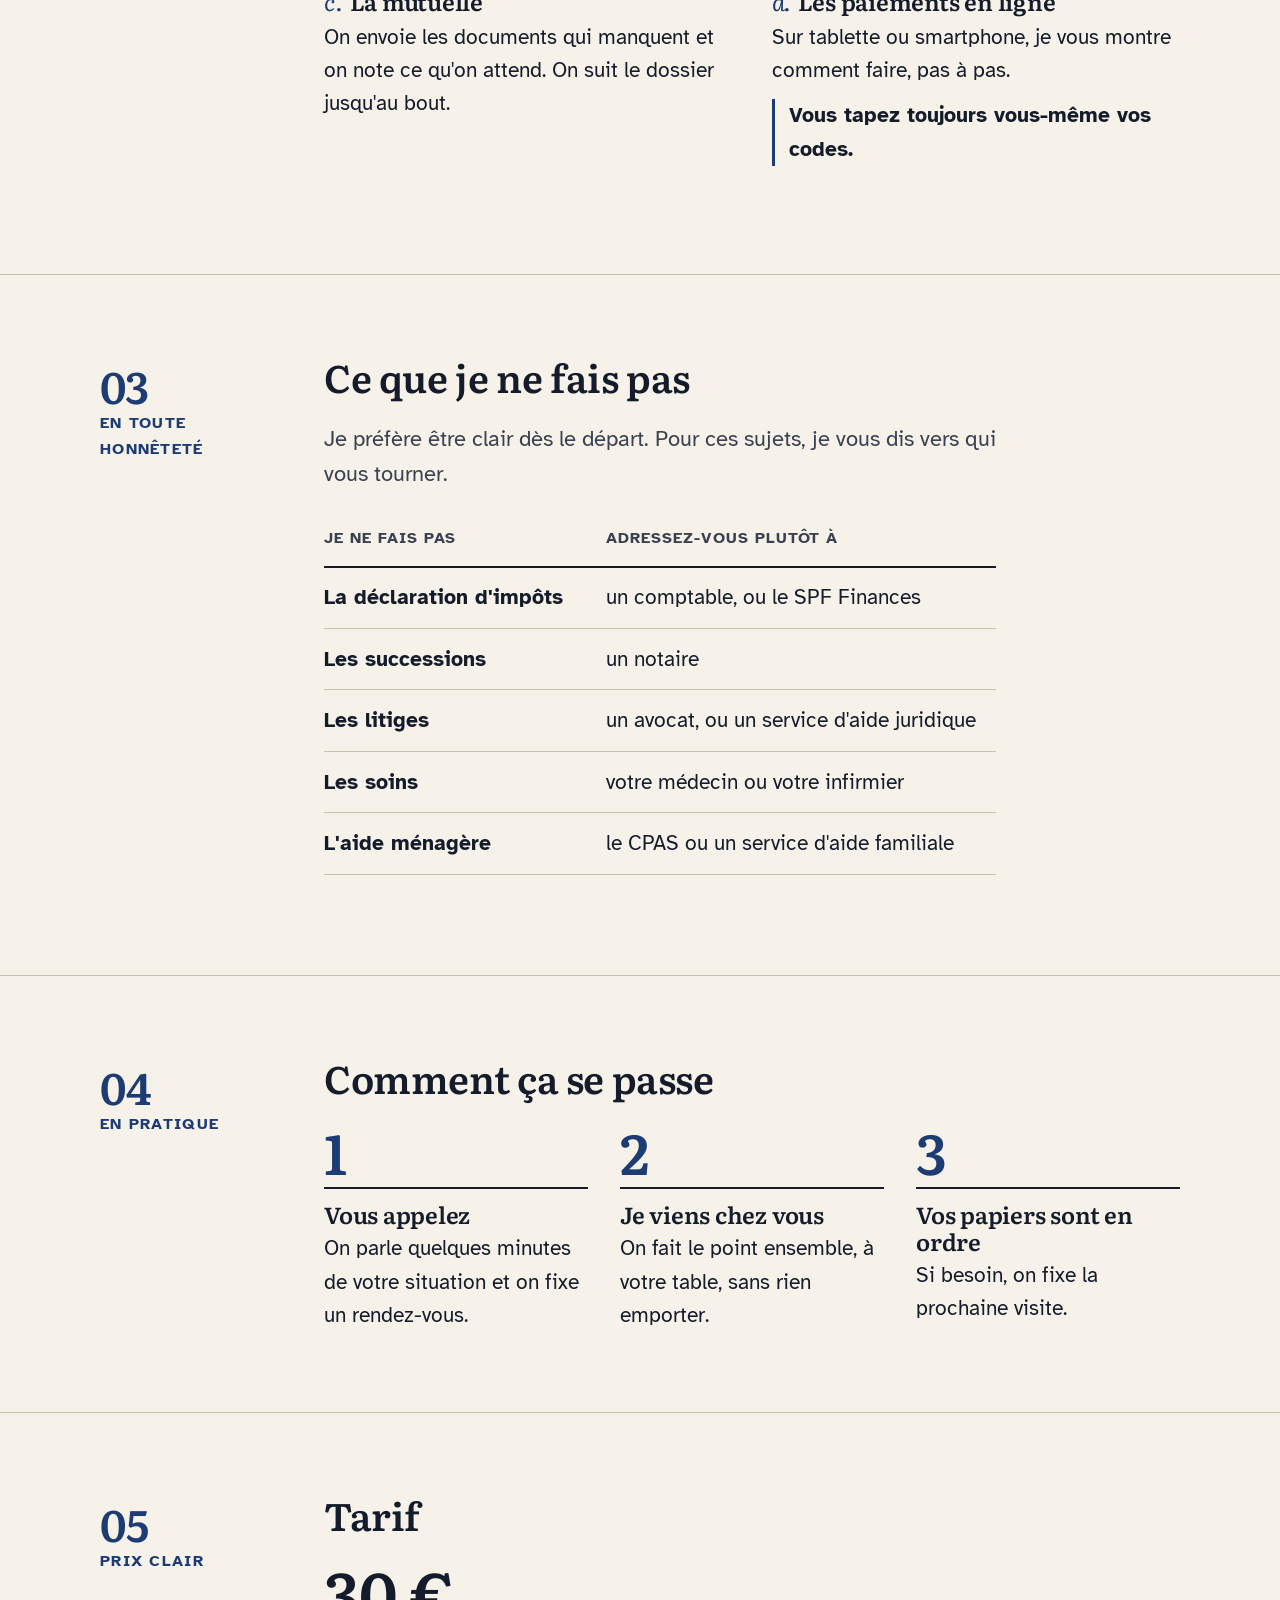
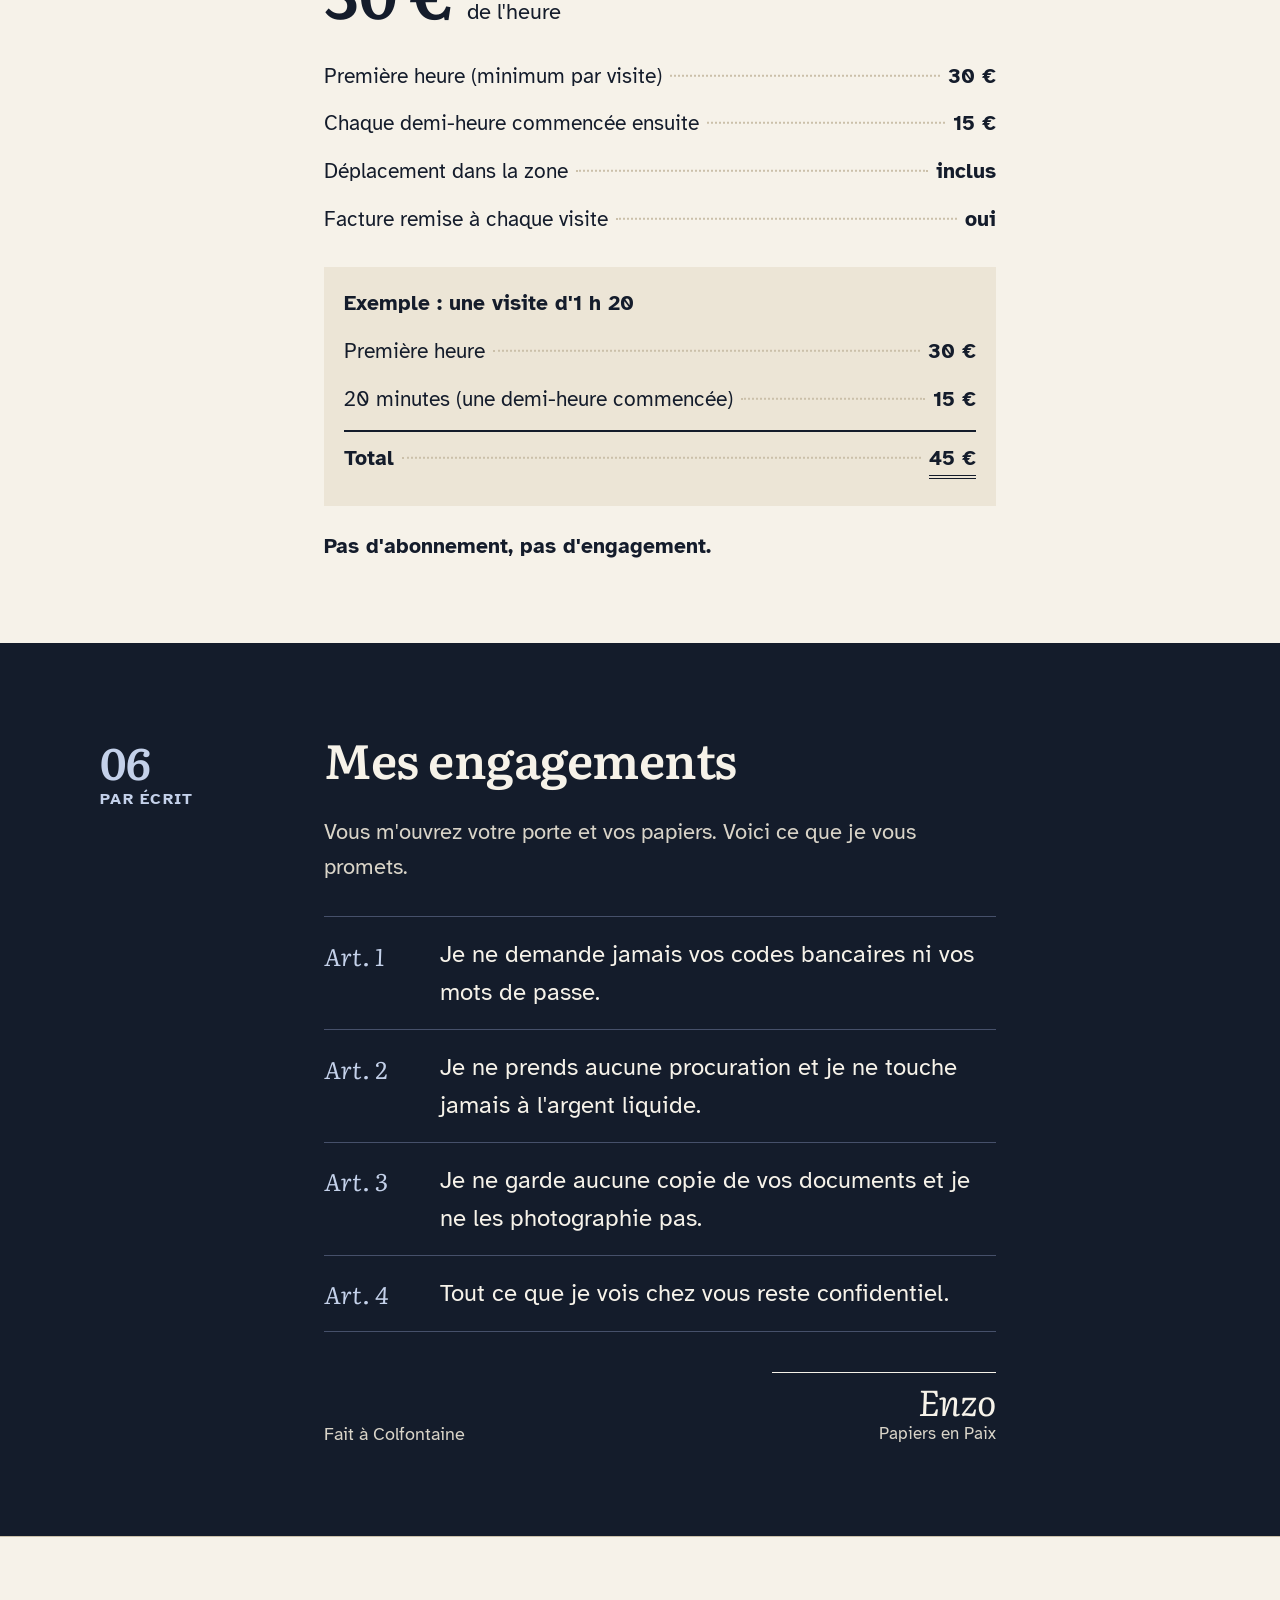
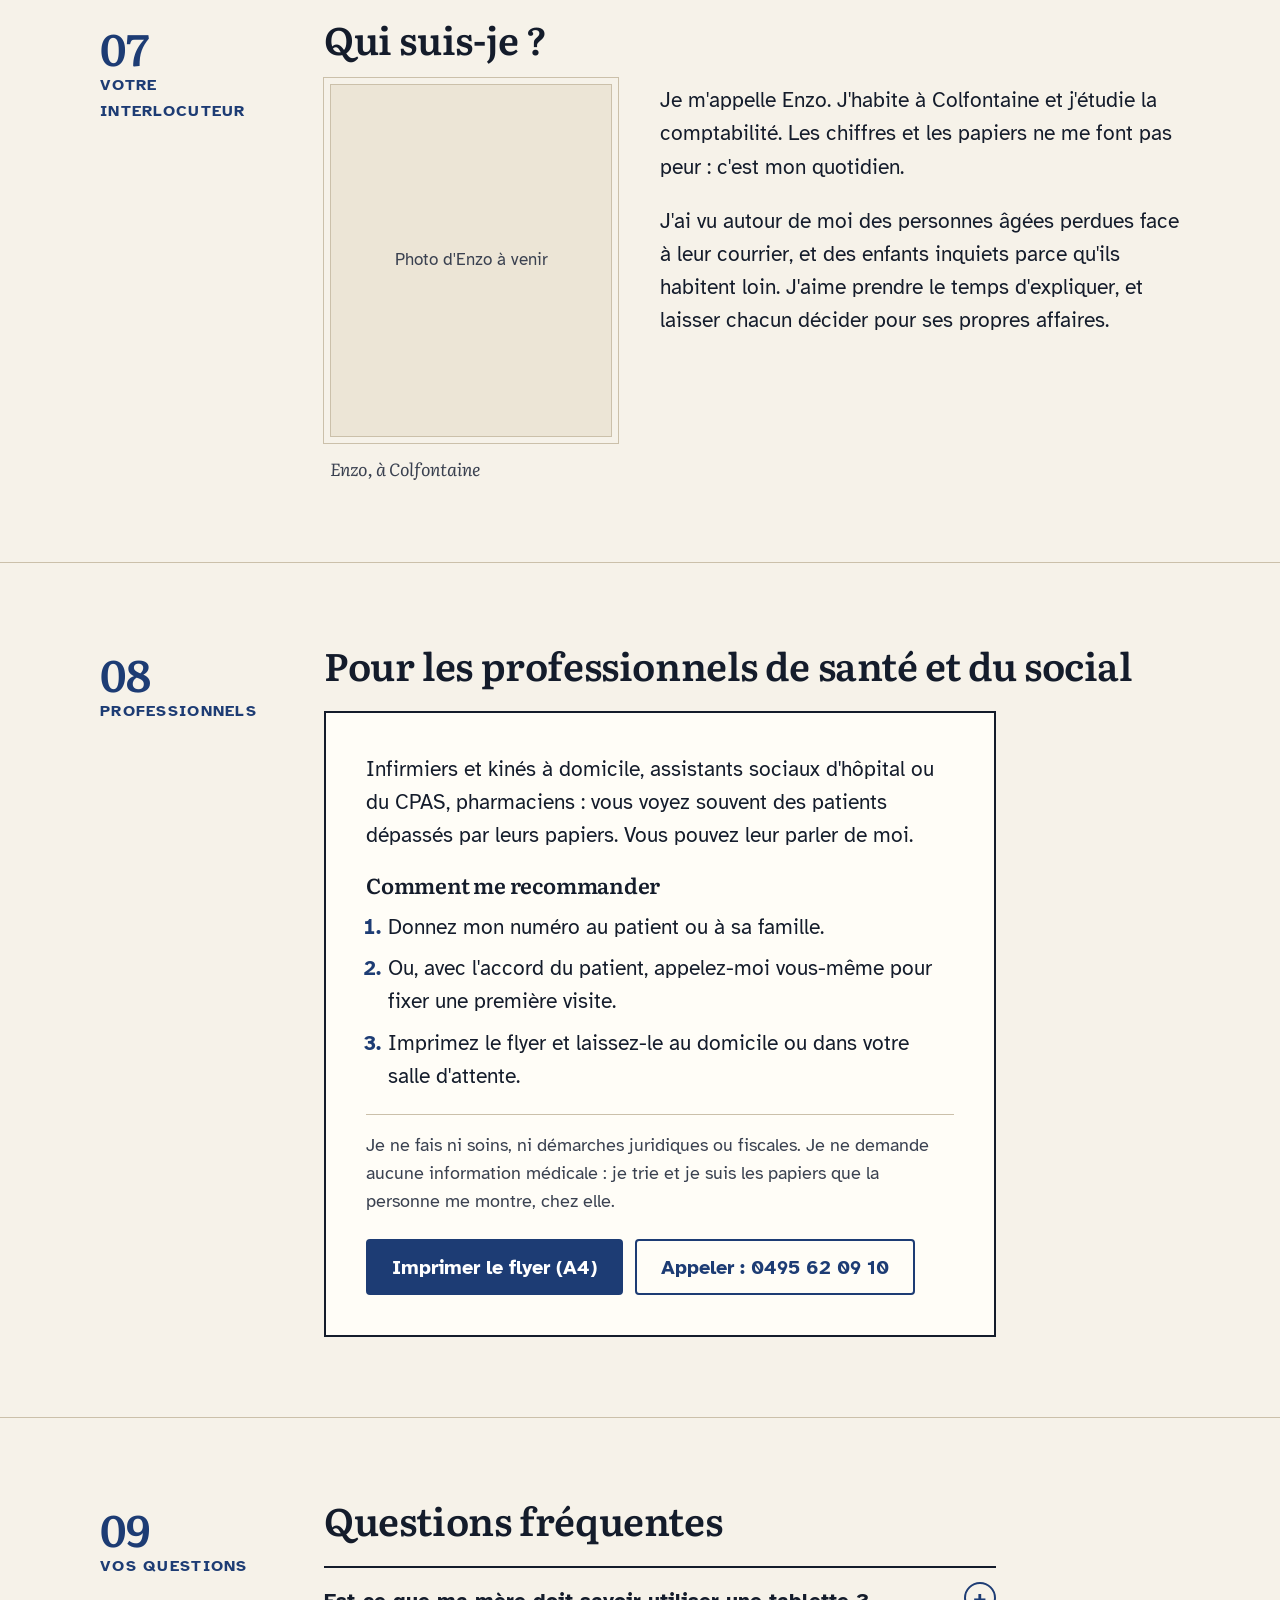
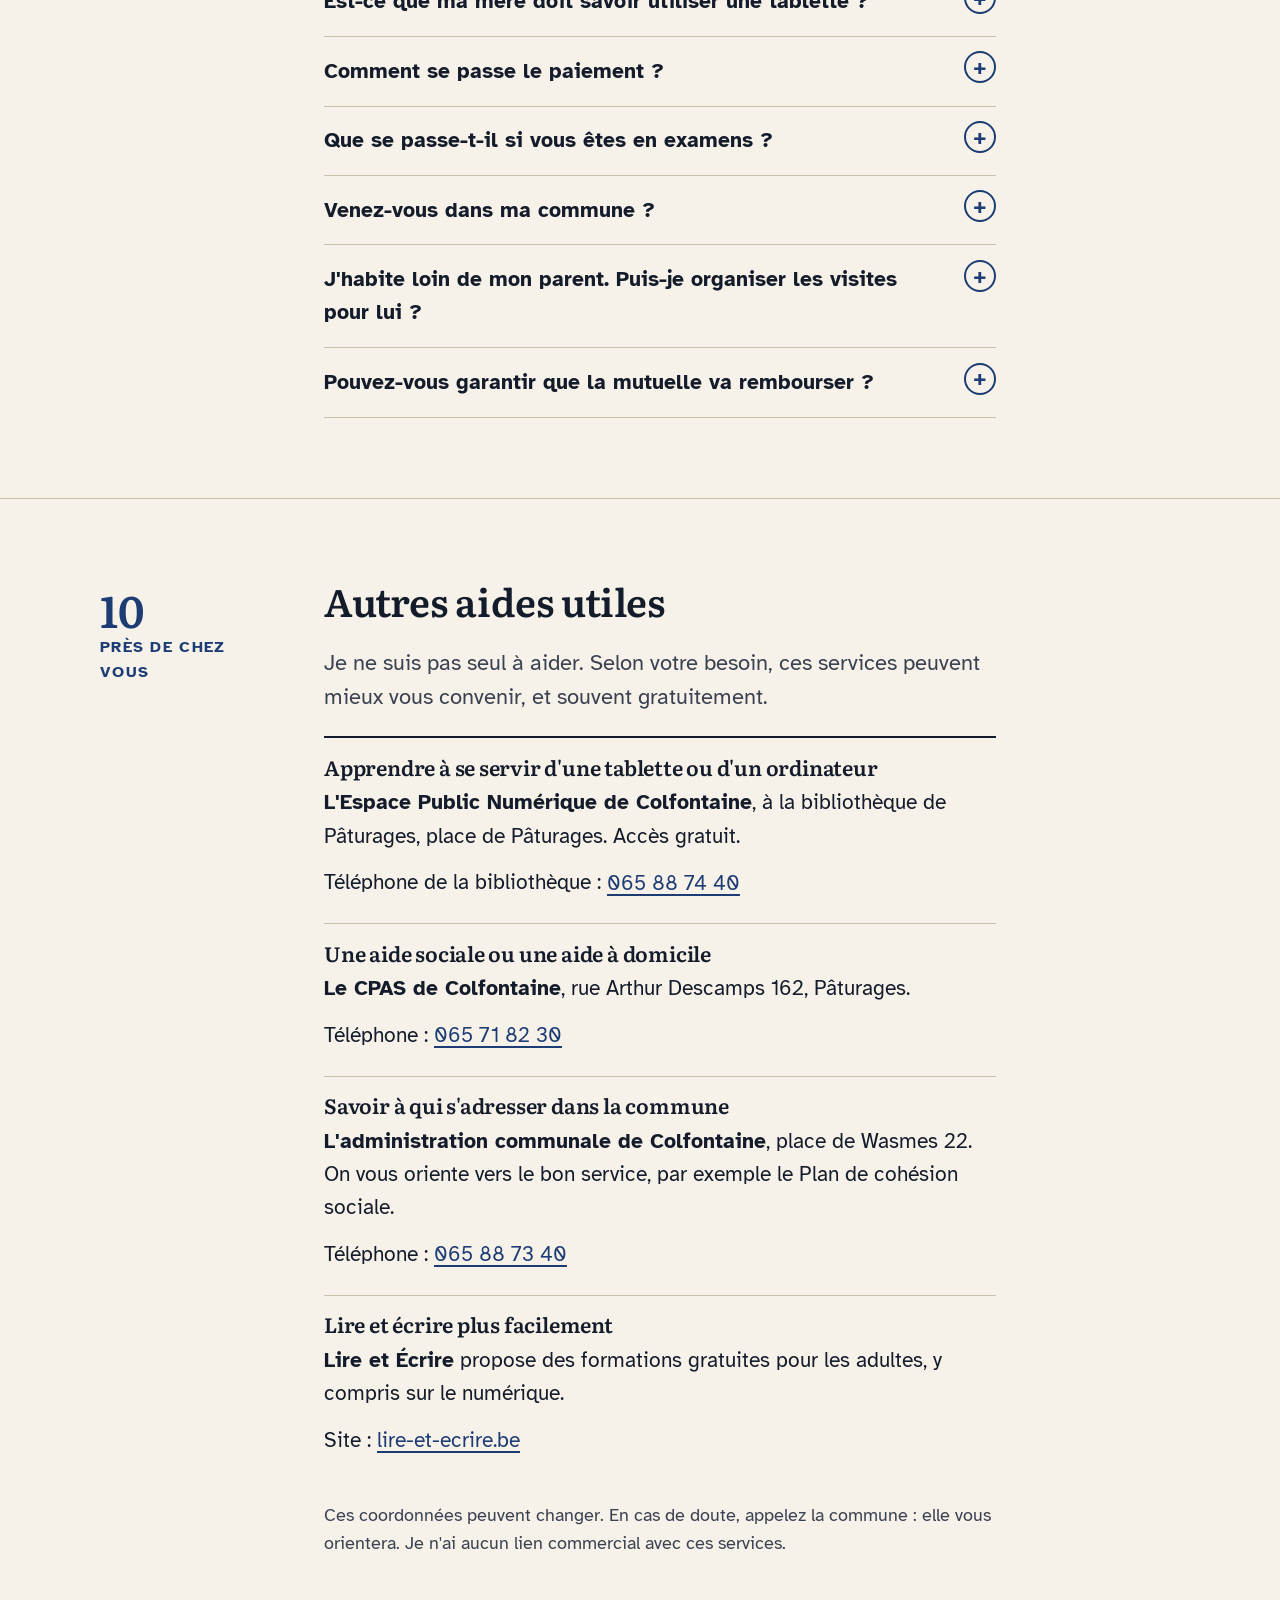
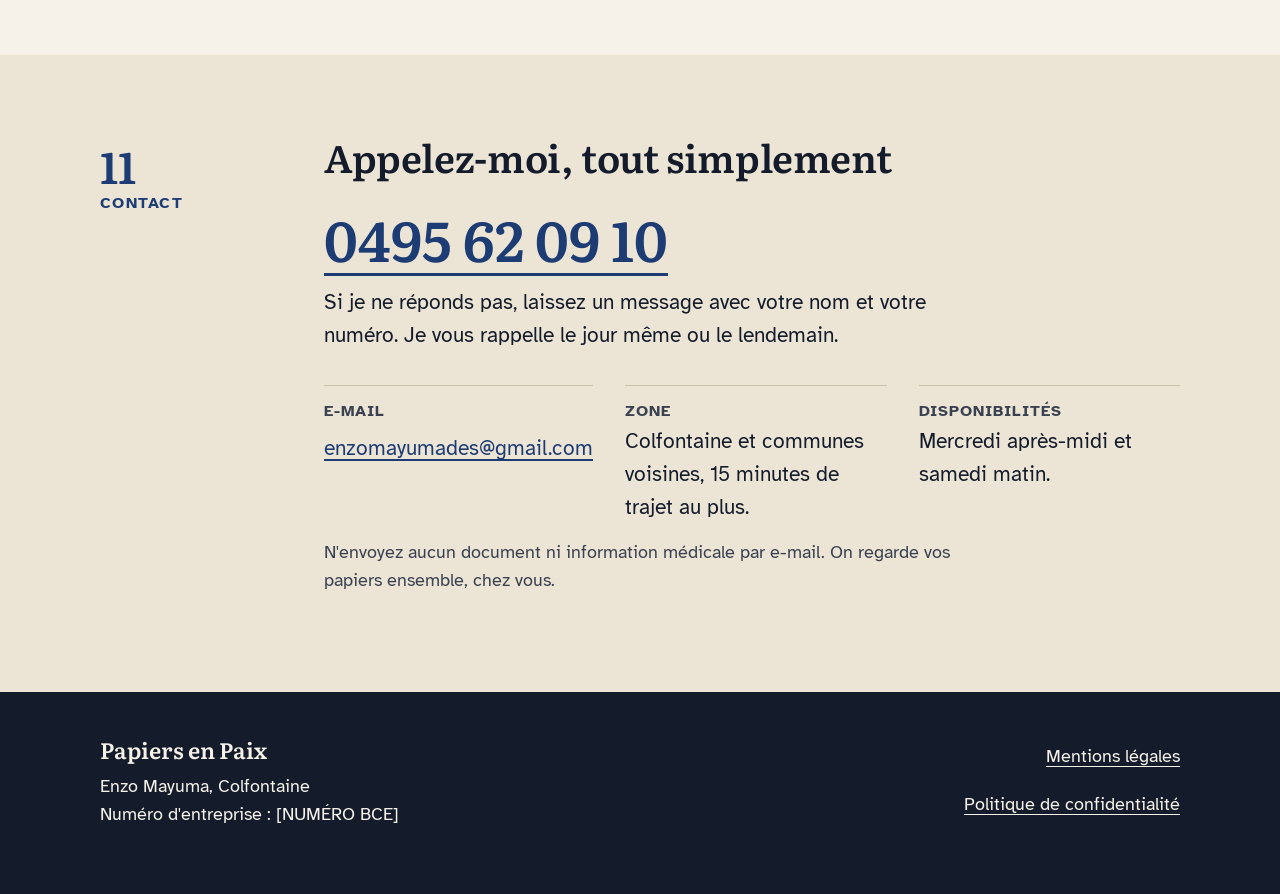
==== commit 4f1f10d1: "Section « Autres aides utiles » et liste de partenaires à Colfontaine Ajoute au site une orientation" ====
--- a/site-conciergerie/index.html
+++ b/site-conciergerie/index.html
@@ -294,10 +294,42 @@
       </div>
     </section>
 
+    <!-- 10 bis. Autres aides utiles -->
+    <section class="section" aria-labelledby="t-aides" id="autres-aides">
+      <div class="conteneur">
+        <p class="etiquette"><span class="etiquette__num">10</span> Près de chez vous</p>
+        <h2 id="t-aides">Autres aides utiles</h2>
+        <p class="chapeau lecture">Je ne suis pas seul à aider. Selon votre besoin, ces services peuvent mieux vous convenir, et souvent gratuitement.</p>
+        <ul class="aides lecture">
+          <li>
+            <h3>Apprendre à se servir d'une tablette ou d'un ordinateur</h3>
+            <p><strong>L'Espace Public Numérique de Colfontaine</strong>, à la bibliothèque de Pâturages, place de Pâturages. Accès gratuit.</p>
+            <p>Téléphone de la bibliothèque&nbsp;: <a href="tel:+3265887440">065&nbsp;88&nbsp;74&nbsp;40</a></p>
+          </li>
+          <li>
+            <h3>Une aide sociale ou une aide à domicile</h3>
+            <p><strong>Le CPAS de Colfontaine</strong>, rue Arthur Descamps 162, Pâturages.</p>
+            <p>Téléphone&nbsp;: <a href="tel:+3265718230">065&nbsp;71&nbsp;82&nbsp;30</a></p>
+          </li>
+          <li>
+            <h3>Savoir à qui s'adresser dans la commune</h3>
+            <p><strong>L'administration communale de Colfontaine</strong>, place de Wasmes 22. On vous oriente vers le bon service, par exemple le Plan de cohésion sociale.</p>
+            <p>Téléphone&nbsp;: <a href="tel:+3265887340">065&nbsp;88&nbsp;73&nbsp;40</a></p>
+          </li>
+          <li>
+            <h3>Lire et écrire plus facilement</h3>
+            <p><strong>Lire et Écrire</strong> propose des formations gratuites pour les adultes, y compris sur le numérique.</p>
+            <p>Site&nbsp;: <a href="https://lire-et-ecrire.be">lire-et-ecrire.be</a></p>
+          </li>
+        </ul>
+        <p class="avertissement lecture">Ces coordonnées peuvent changer. En cas de doute, appelez la commune&nbsp;: elle vous orientera. Je n'ai aucun lien commercial avec ces services.</p>
+      </div>
+    </section>
+
     <!-- 11. Contact -->
     <section class="section contact" aria-labelledby="t-contact" id="contact">
       <div class="conteneur">
-        <p class="etiquette"><span class="etiquette__num">10</span> Contact</p>
+        <p class="etiquette"><span class="etiquette__num">11</span> Contact</p>
         <h2 id="t-contact">Appelez-moi, tout simplement</h2>
         <div>
           <a class="contact__tel" href="tel:+32495620910">0495&nbsp;62&nbsp;09&nbsp;10</a>
--- a/site-conciergerie/css/style.css
+++ b/site-conciergerie/css/style.css
@@ -573,6 +573,14 @@
 }
 .faq details[open] summary::after { content: "−"; }
 .faq details > p { margin: 0 0 1.25rem; max-width: 38rem; }
+
+/* ---------- Autres aides utiles ---------- */
+.aides { list-style: none; padding: 0; margin: 0 0 1.25rem; }
+.aides li { border-top: 1px solid var(--filet); padding: 1.1rem 0 0.6rem; }
+.aides li:first-child { border-top: 2px solid var(--encre); }
+.aides h3 { font-size: 1.3rem; margin-bottom: 0.4rem; }
+.aides p { margin: 0 0 0.4rem; }
+.aides a { display: inline-flex; align-items: center; min-height: 48px; }
 
 /* ---------- Contact ---------- */
 .section.contact { background: var(--papier-2); border-top: 0; }
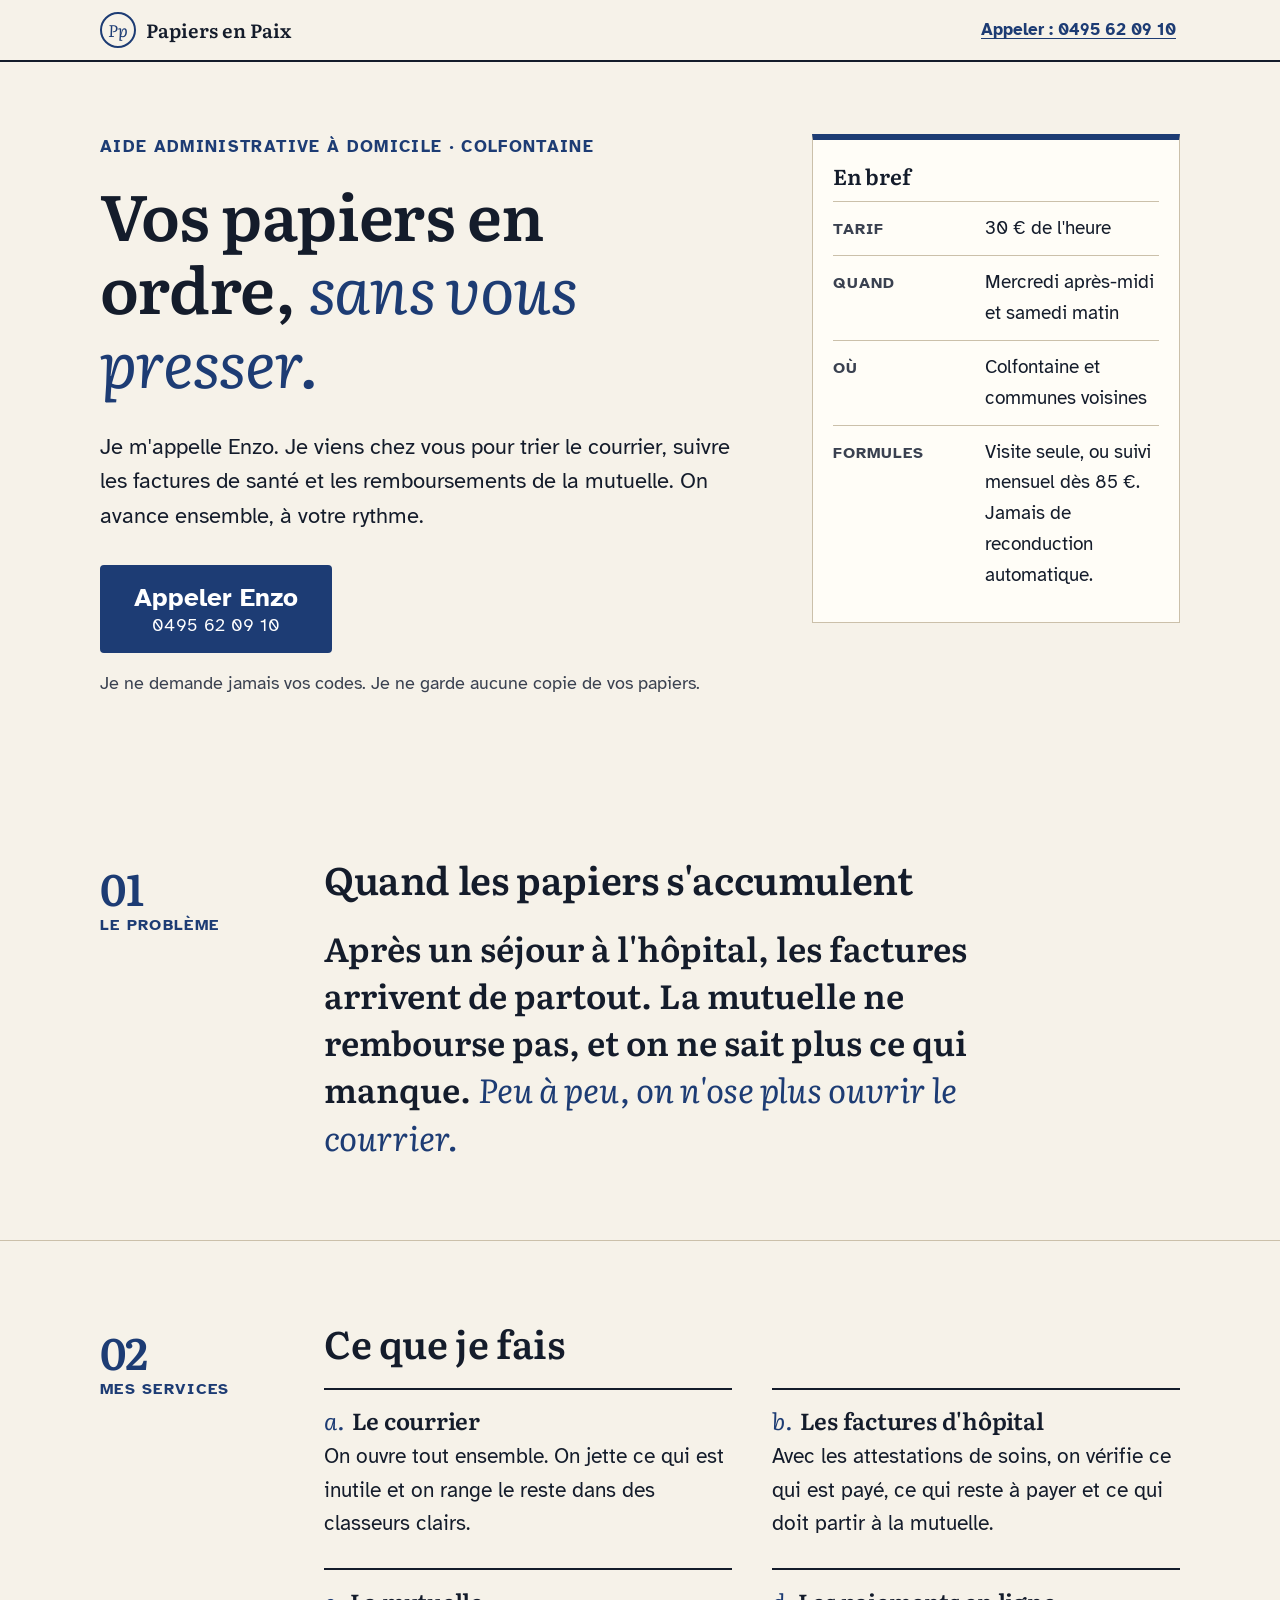
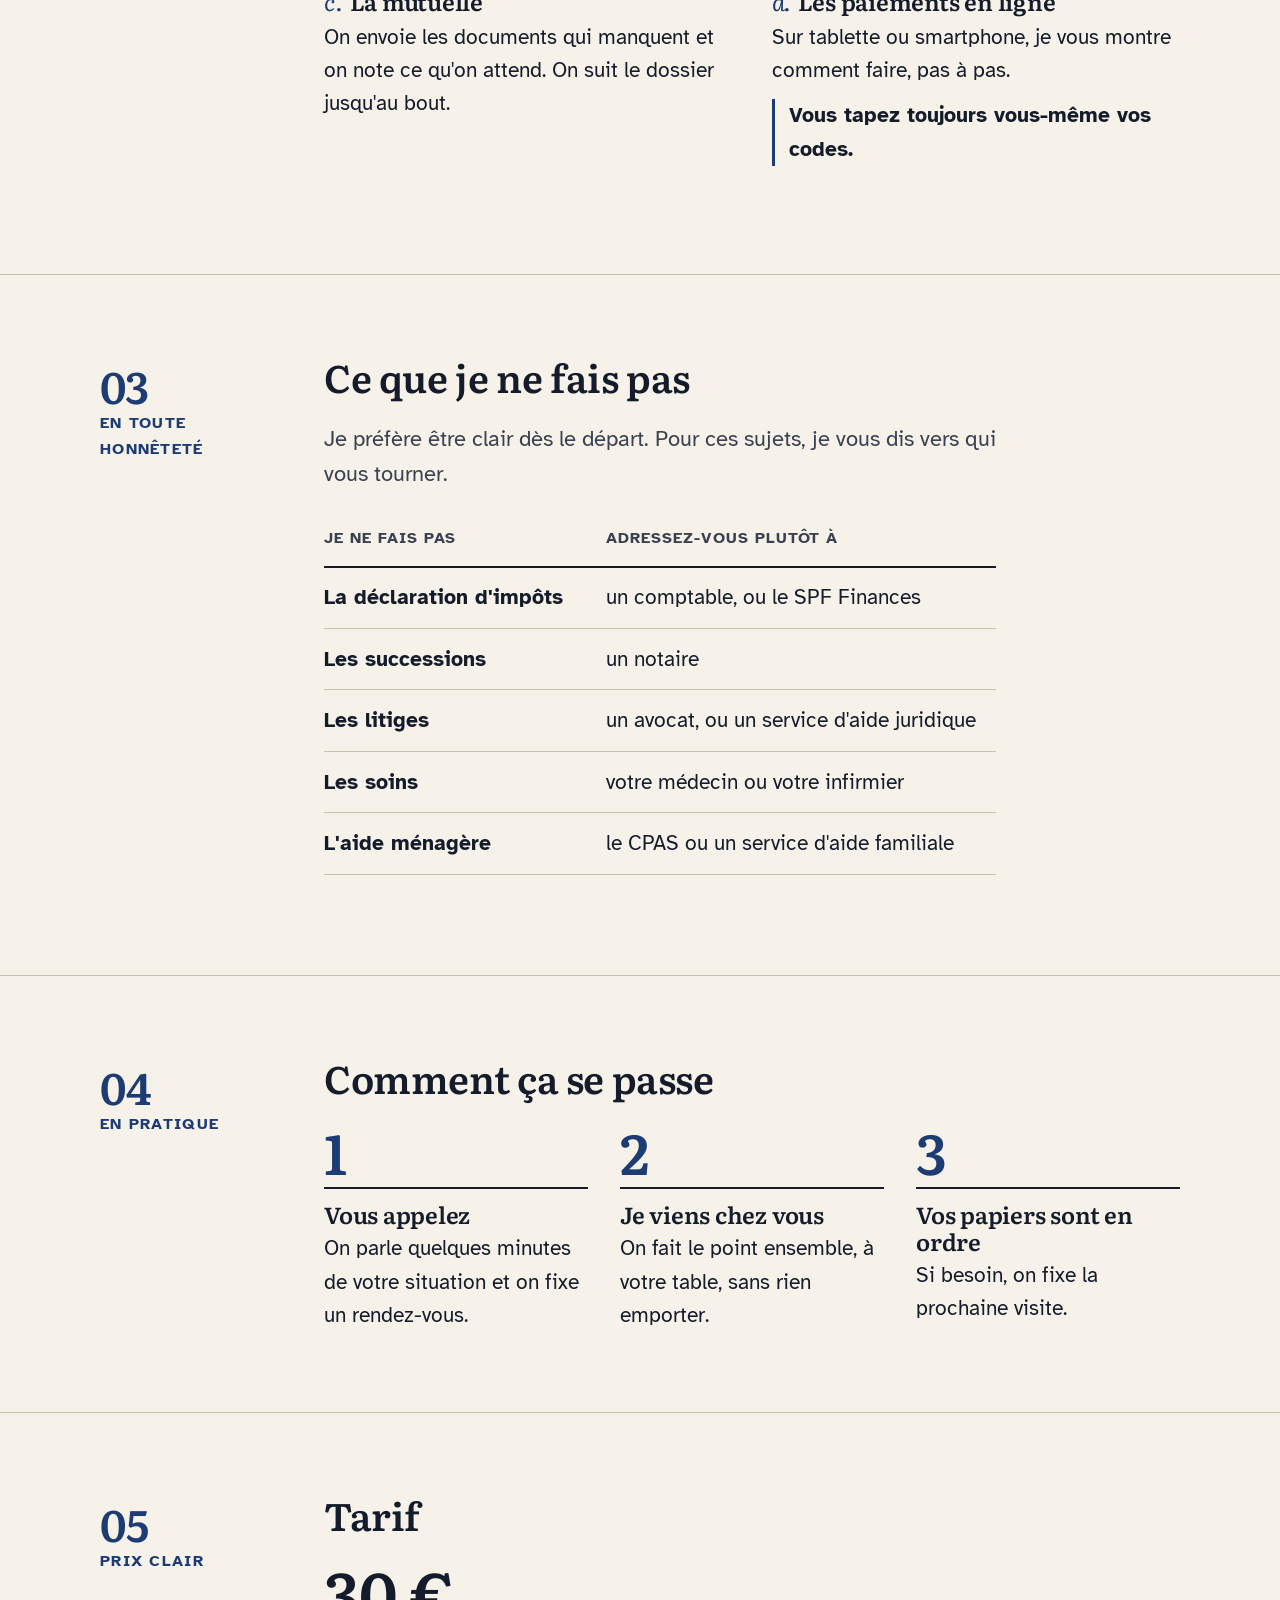
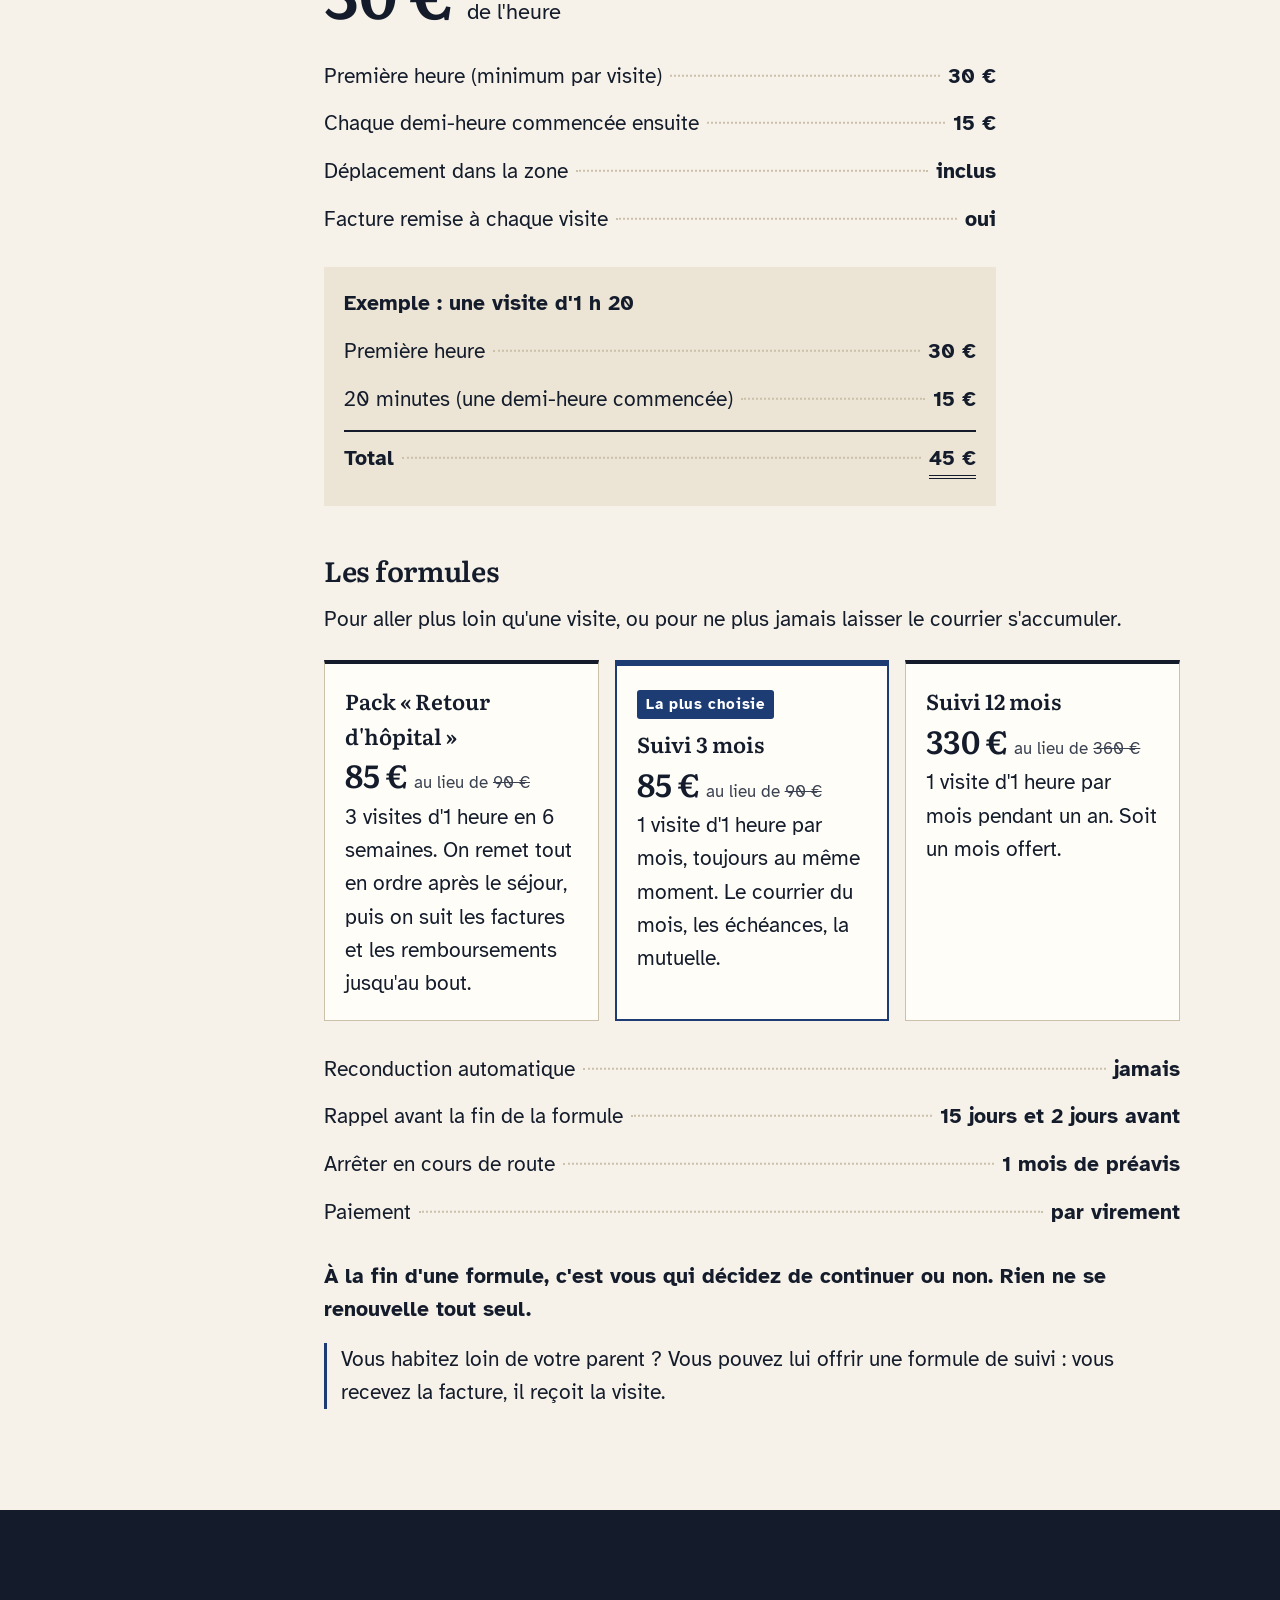
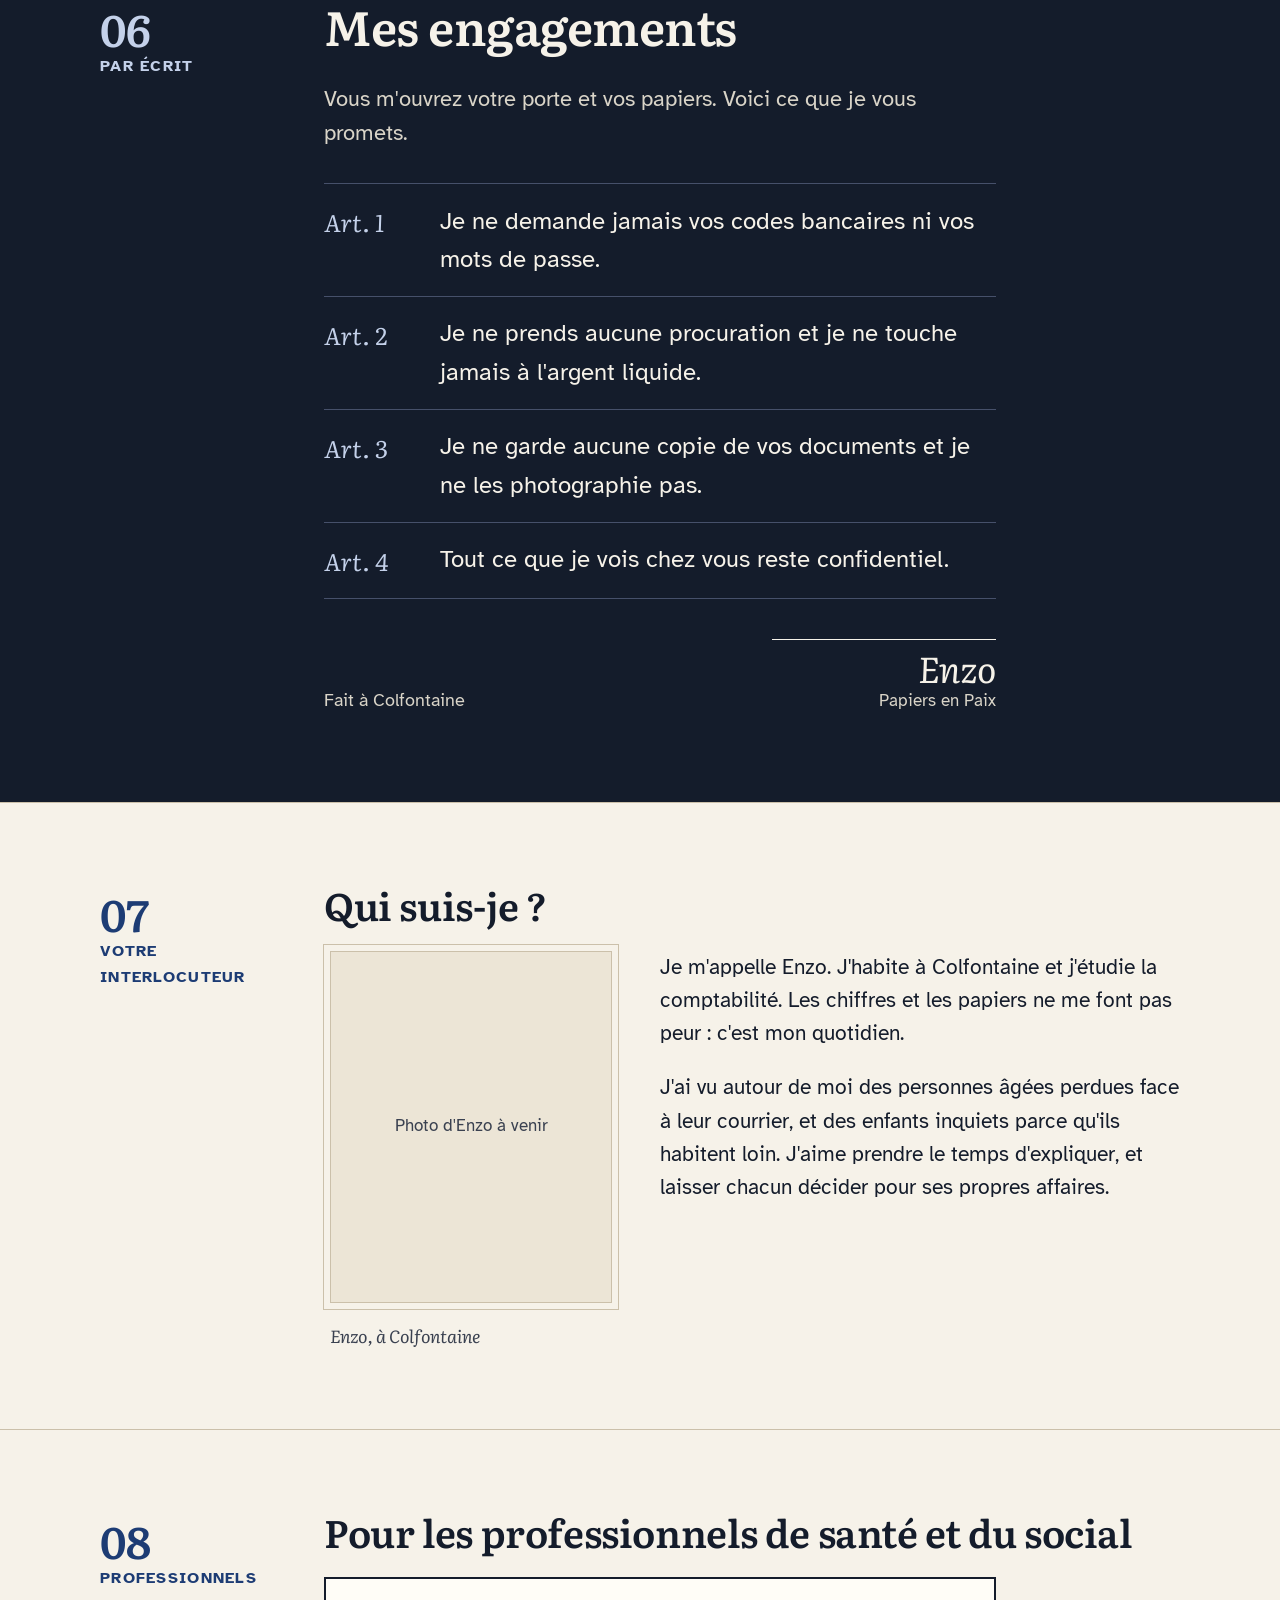
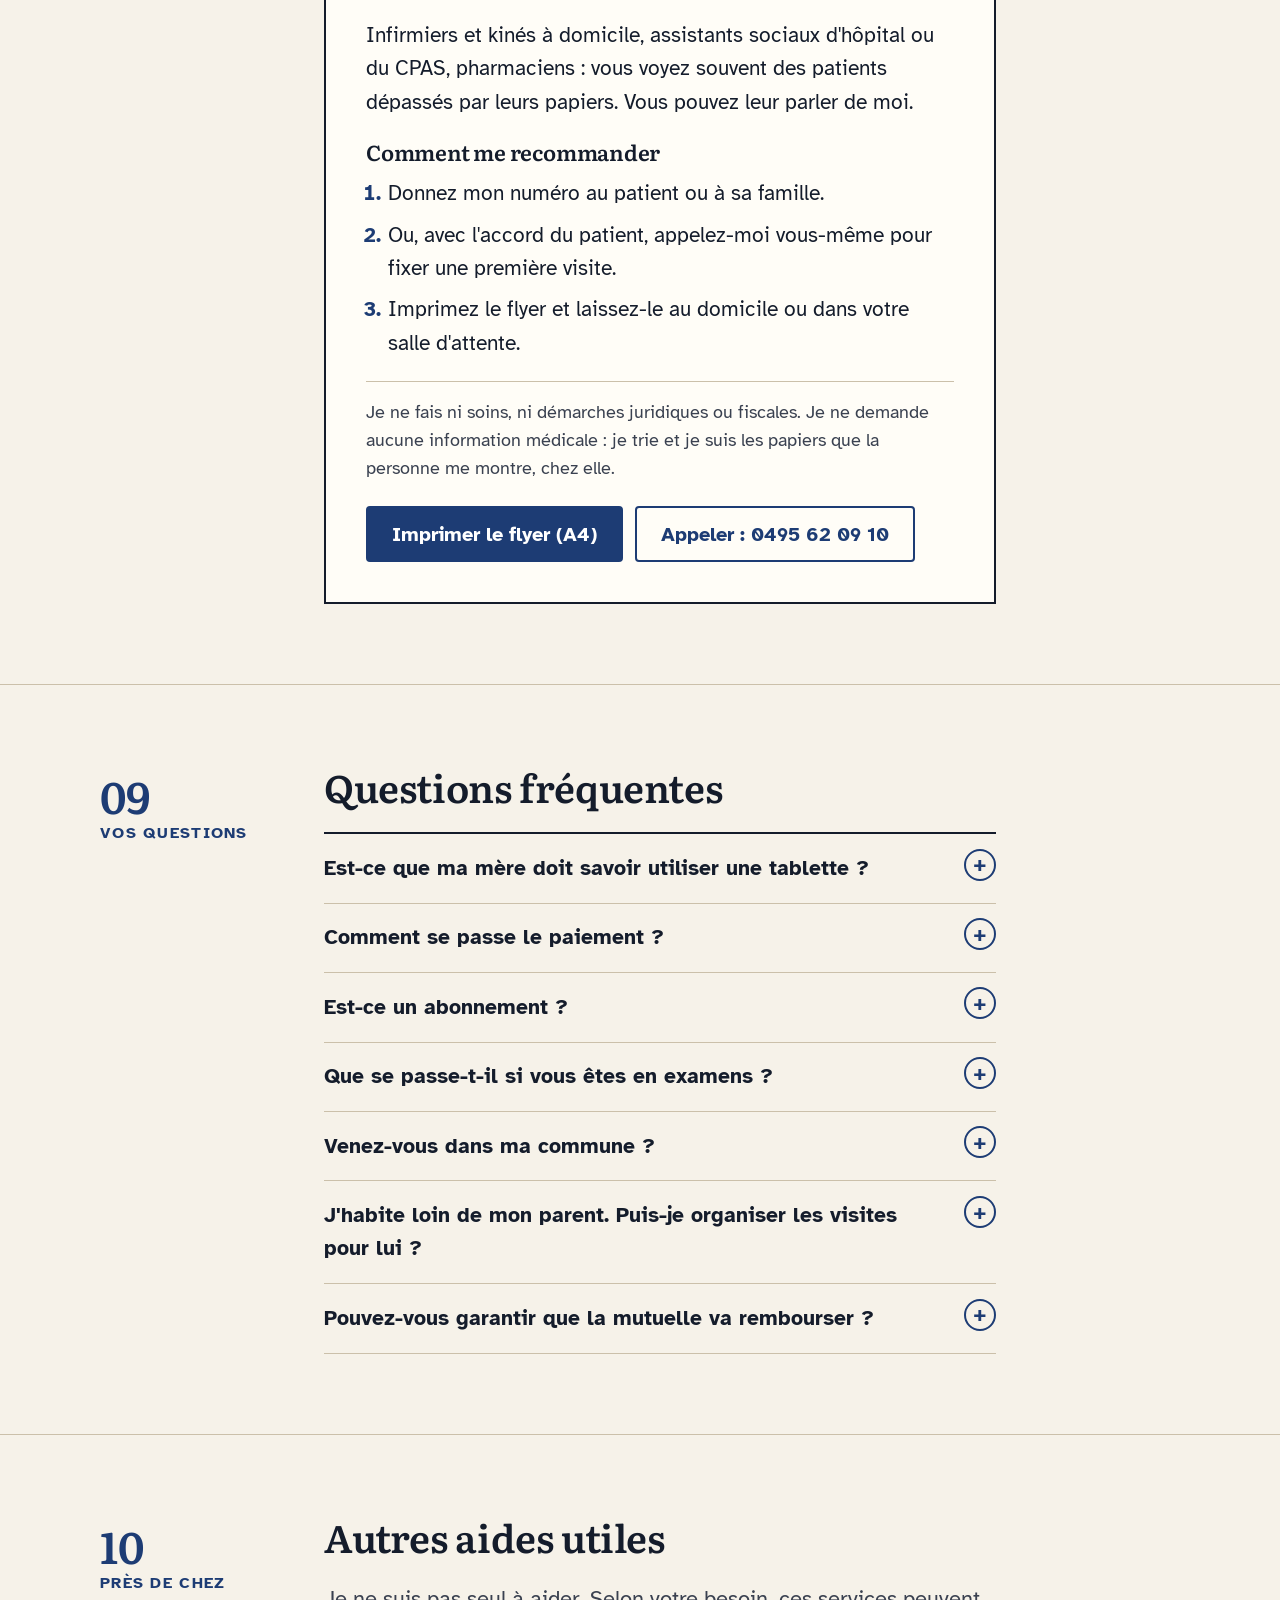
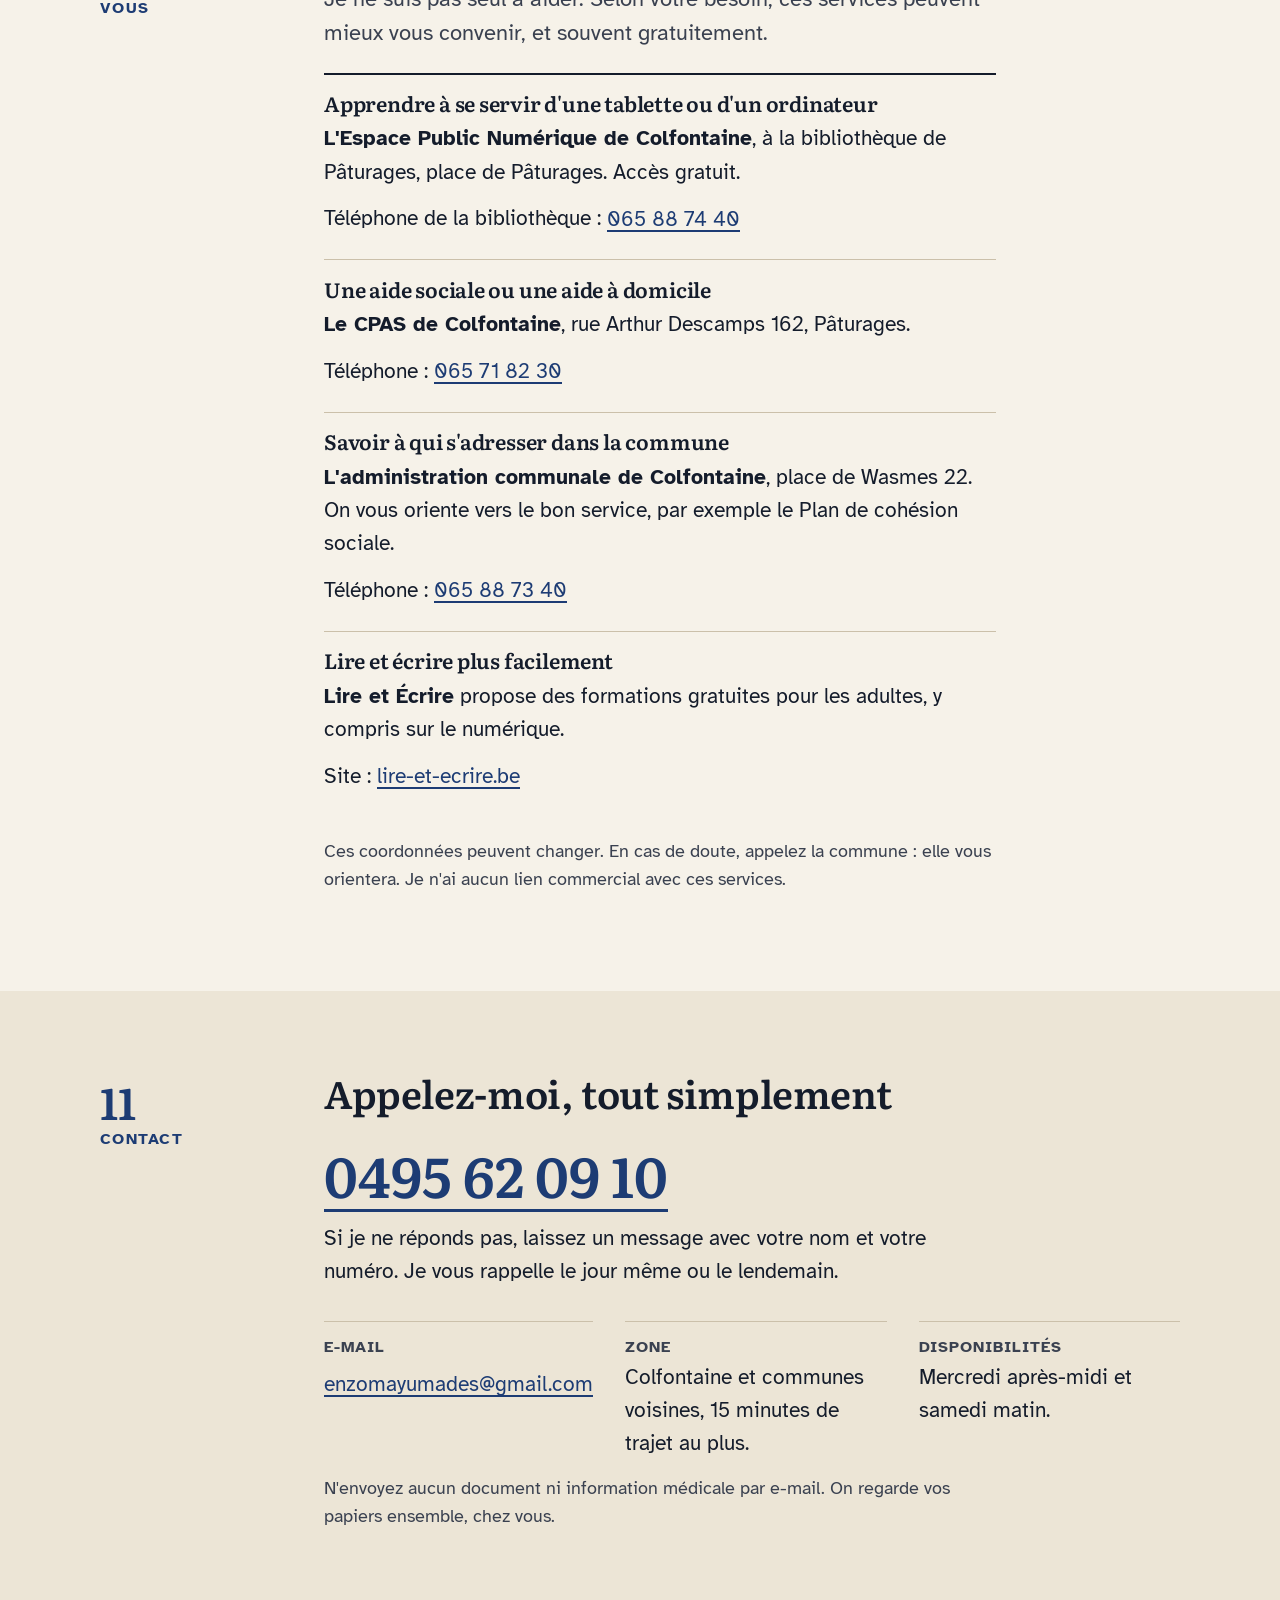
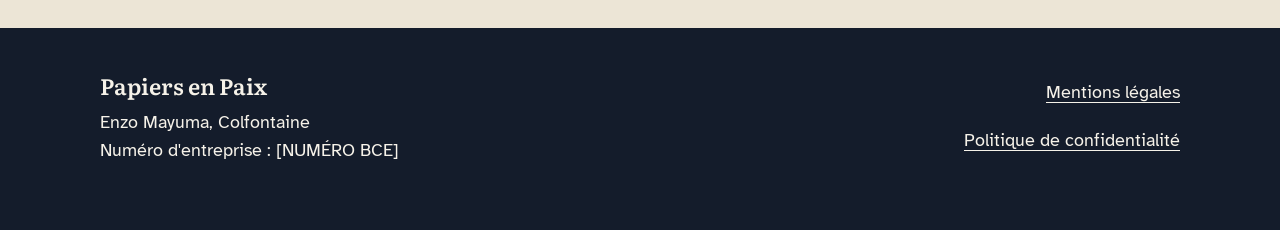
==== commit 932e3349: "Site : formules Retour d'hôpital, suivi 3 mois et 12 mois, sans reconduction automatique Co-Authored" ====
--- a/site-conciergerie/index.html
+++ b/site-conciergerie/index.html
@@ -4,7 +4,7 @@
   <meta charset="utf-8">
   <meta name="viewport" content="width=device-width, initial-scale=1">
   <title>Aide administrative à domicile pour seniors à Colfontaine | Papiers en Paix</title>
-  <meta name="description" content="Enzo vient chez vous à Colfontaine et dans les communes voisines pour trier le courrier, suivre les factures d'hôpital et les remboursements de mutuelle. 30 € de l'heure, sans engagement.">
+  <meta name="description" content="Enzo vient chez vous à Colfontaine et dans les communes voisines pour trier le courrier, suivre les factures d'hôpital et les remboursements de mutuelle. 30 € de l'heure, ou des formules de suivi sans reconduction automatique.">
   <link rel="preload" href="fonts/atkinson-hyperlegible-latin-400-normal.woff2" as="font" type="font/woff2" crossorigin>
   <link rel="stylesheet" href="css/style.css">
   <meta name="theme-color" content="#f6f2e9">
@@ -25,7 +25,7 @@
       "addressCountry": "BE"
     },
     "areaServed": "Colfontaine et communes voisines",
-    "priceRange": "30 € de l'heure",
+    "priceRange": "30 € de l'heure ; formules de 85 € à 330 €",
     "openingHoursSpecification": [
       { "@type": "OpeningHoursSpecification", "dayOfWeek": "Wednesday", "opens": "13:00", "closes": "18:00" },
       { "@type": "OpeningHoursSpecification", "dayOfWeek": "Saturday", "opens": "09:00", "closes": "12:30" }
@@ -67,7 +67,7 @@
             <div class="fiche__ligne"><dt>Tarif</dt><dd>30&nbsp;€ de l'heure</dd></div>
             <div class="fiche__ligne"><dt>Quand</dt><dd>Mercredi après-midi et samedi matin</dd></div>
             <div class="fiche__ligne"><dt>Où</dt><dd>Colfontaine et communes voisines</dd></div>
-            <div class="fiche__ligne"><dt>Engagement</dt><dd>Aucun. Facture à chaque visite.</dd></div>
+            <div class="fiche__ligne"><dt>Formules</dt><dd>Visite seule, ou suivi mensuel dès 85&nbsp;€. Jamais de reconduction automatique.</dd></div>
           </dl>
         </aside>
       </div>
@@ -173,7 +173,37 @@
               <li class="compte__total"><strong>Total</strong><span class="compte__montant">45&nbsp;€</span></li>
             </ul>
           </div>
-          <p class="sans-engagement">Pas d'abonnement, pas d'engagement.</p>
+        </div>
+
+        <div class="lecture formules-bloc">
+          <h3 class="formules-titre">Les formules</h3>
+          <p>Pour aller plus loin qu'une visite, ou pour ne plus jamais laisser le courrier s'accumuler.</p>
+          <ul class="formules">
+            <li class="formule">
+              <h4>Pack «&nbsp;Retour d'hôpital&nbsp;»</h4>
+              <p class="formule__prix">85&nbsp;€ <span>au lieu de <s>90&nbsp;€</s></span></p>
+              <p>3 visites d'1&nbsp;heure en 6 semaines. On remet tout en ordre après le séjour, puis on suit les factures et les remboursements jusqu'au bout.</p>
+            </li>
+            <li class="formule formule--conseil">
+              <p class="formule__badge">La plus choisie</p>
+              <h4>Suivi 3&nbsp;mois</h4>
+              <p class="formule__prix">85&nbsp;€ <span>au lieu de <s>90&nbsp;€</s></span></p>
+              <p>1 visite d'1&nbsp;heure par mois, toujours au même moment. Le courrier du mois, les échéances, la mutuelle.</p>
+            </li>
+            <li class="formule">
+              <h4>Suivi 12&nbsp;mois</h4>
+              <p class="formule__prix">330&nbsp;€ <span>au lieu de <s>360&nbsp;€</s></span></p>
+              <p>1 visite d'1&nbsp;heure par mois pendant un an. Soit un mois offert.</p>
+            </li>
+          </ul>
+          <ul class="compte regles">
+            <li><span>Reconduction automatique</span><span class="compte__montant">jamais</span></li>
+            <li><span>Rappel avant la fin de la formule</span><span class="compte__montant">15 jours et 2 jours avant</span></li>
+            <li><span>Arrêter en cours de route</span><span class="compte__montant">1 mois de préavis</span></li>
+            <li><span>Paiement</span><span class="compte__montant">par virement</span></li>
+          </ul>
+          <p class="sans-engagement">À la fin d'une formule, c'est vous qui décidez de continuer ou non. Rien ne se renouvelle tout seul.</p>
+          <p class="cadeau">Vous habitez loin de votre parent&nbsp;? Vous pouvez lui offrir une formule de suivi&nbsp;: vous recevez la facture, il reçoit la visite.</p>
         </div>
       </div>
     </section>
@@ -273,6 +303,10 @@
           <details>
             <summary>Comment se passe le paiement&nbsp;?</summary>
             <p>Je vous remets une facture à la fin de chaque visite. Vous la payez par virement. Je n'accepte pas d'argent liquide, et je ne fais jamais le virement à votre place.</p>
+          </details>
+          <details>
+            <summary>Est-ce un abonnement&nbsp;?</summary>
+            <p>Non, rien ne se renouvelle tout seul. Les formules durent 3 ou 12 mois. Je vous préviens 15 jours puis 2 jours avant la fin, et c'est vous qui décidez de continuer ou d'arrêter. Vous pouvez aussi arrêter en cours de route, avec un mois de préavis.</p>
           </details>
           <details>
             <summary>Que se passe-t-il si vous êtes en examens&nbsp;?</summary>
@@ -410,7 +444,7 @@
     <div class="flyer__bloc flyer__colonnes">
       <div>
         <h2>Tarif</h2>
-        <p>30&nbsp;€ de l'heure, une heure minimum, puis 15&nbsp;€ par demi-heure entamée. Déplacement inclus. Facture à chaque visite. Sans abonnement ni engagement.</p>
+        <p>30&nbsp;€ de l'heure, une heure minimum, puis 15&nbsp;€ par demi-heure entamée. Déplacement inclus. Facture à chaque visite. Formules : Retour d'hôpital (3 visites en 6 semaines) 85&nbsp;€, suivi 3 mois 85&nbsp;€, suivi 12 mois 330&nbsp;€. Jamais de reconduction automatique.</p>
       </div>
       <div>
         <h2>Disponibilités</h2>
--- a/site-conciergerie/css/style.css
+++ b/site-conciergerie/css/style.css
@@ -430,6 +430,68 @@
 .compte__total .compte__montant { border-bottom: 4px double var(--encre); }
 .sans-engagement { margin: 1.5rem 0 0; font-weight: 700; }
 
+/* ---------- Formules ---------- */
+.formules-bloc { margin-top: 3rem; }
+.formules-titre { font-size: 1.75rem; }
+.formules {
+  list-style: none;
+  padding: 0;
+  margin: 1.5rem 0;
+  display: grid;
+  gap: 1rem;
+}
+.formule {
+  background: var(--carte);
+  border: 1px solid var(--filet);
+  border-top: 4px solid var(--encre);
+  padding: 1.25rem;
+}
+.formule--conseil { border: 2px solid var(--accent); border-top-width: 6px; }
+.formule h4 {
+  font-family: var(--serif);
+  font-weight: 600;
+  font-size: 1.35rem;
+  margin: 0 0 0.25rem;
+}
+.formule p { margin: 0 0 0.5rem; }
+.formule p:last-child { margin-bottom: 0; }
+.formule__badge {
+  display: inline-block;
+  background: var(--accent);
+  color: #fff;
+  font-size: 0.95rem;
+  font-weight: 700;
+  letter-spacing: 0.04em;
+  padding: 0.15rem 0.6rem;
+  border-radius: 3px;
+}
+.formule__prix {
+  font-family: var(--serif);
+  font-weight: 600;
+  font-size: 2rem;
+  line-height: 1.1;
+}
+.formule__prix span {
+  font-family: var(--sans);
+  font-weight: 400;
+  font-size: 1.05rem;
+  color: var(--encre-douce);
+}
+.regles { margin-top: 0.5rem; }
+.regles li { flex-wrap: wrap; column-gap: 0.5rem; row-gap: 0; padding: 0.6rem 0; border-bottom: 1px solid var(--filet); }
+.regles li::after { display: none; }
+.regles .compte__montant { order: 0; }
+@media (min-width: 720px) {
+  .regles li { flex-wrap: nowrap; border-bottom: 0; padding: 0.45rem 0; }
+  .regles li::after { display: block; }
+  .regles .compte__montant { order: 3; }
+}
+.cadeau {
+  margin-top: 1rem;
+  padding-left: 0.9rem;
+  border-left: 3px solid var(--accent);
+}
+
 /* ---------- Mes engagements : le bandeau sombre ---------- */
 .section.engagements {
   background: var(--sombre);
@@ -655,6 +717,8 @@
   .bouton--grand { width: auto; }
   .citation { font-size: 2.1rem; }
   .services { grid-template-columns: 1fr 1fr; column-gap: 2.5rem; }
+  .formules { grid-template-columns: repeat(3, 1fr); }
+  .formules-bloc { max-width: none; }
   .etapes { grid-template-columns: repeat(3, 1fr); gap: 2rem; }
   .fiche__ligne { grid-template-columns: 8.5rem 1fr; gap: 1rem; align-items: baseline; }
   .qui { grid-template-columns: 18rem 1fr; gap: 3rem; align-items: start; }
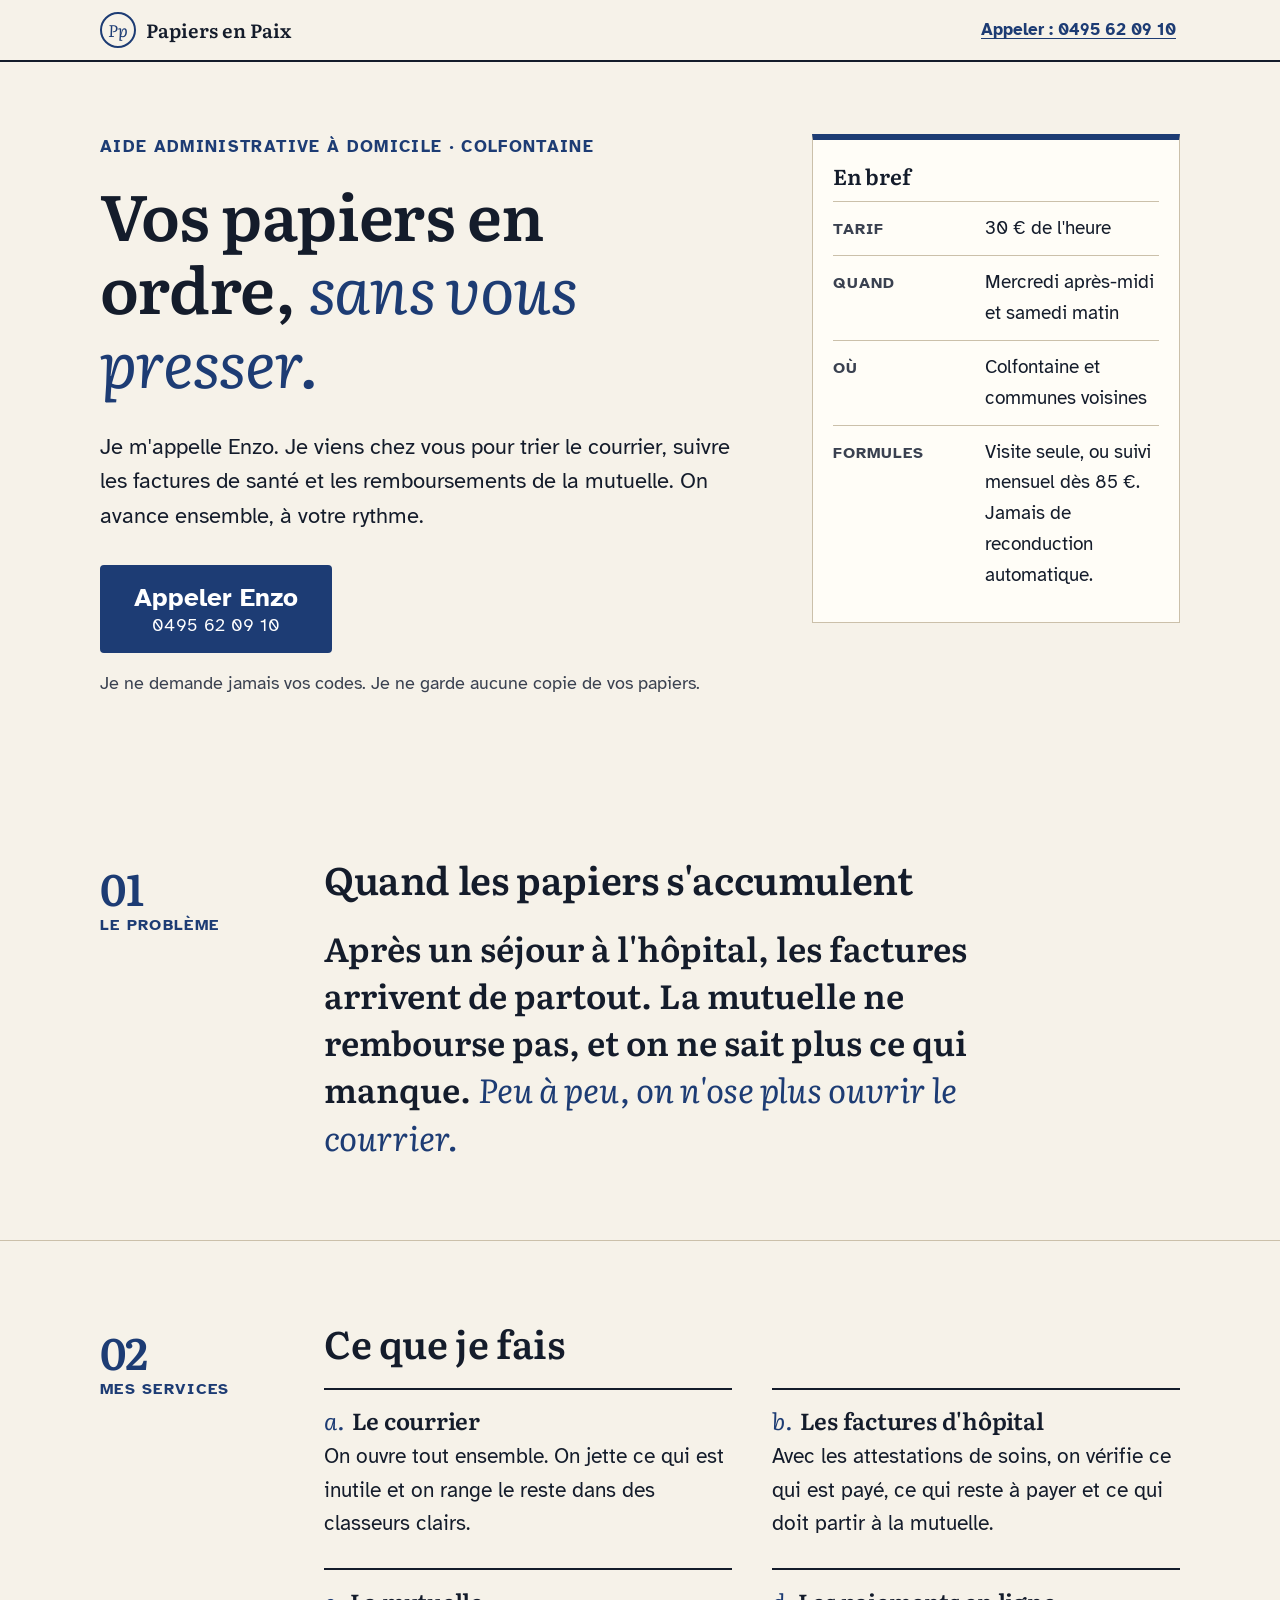
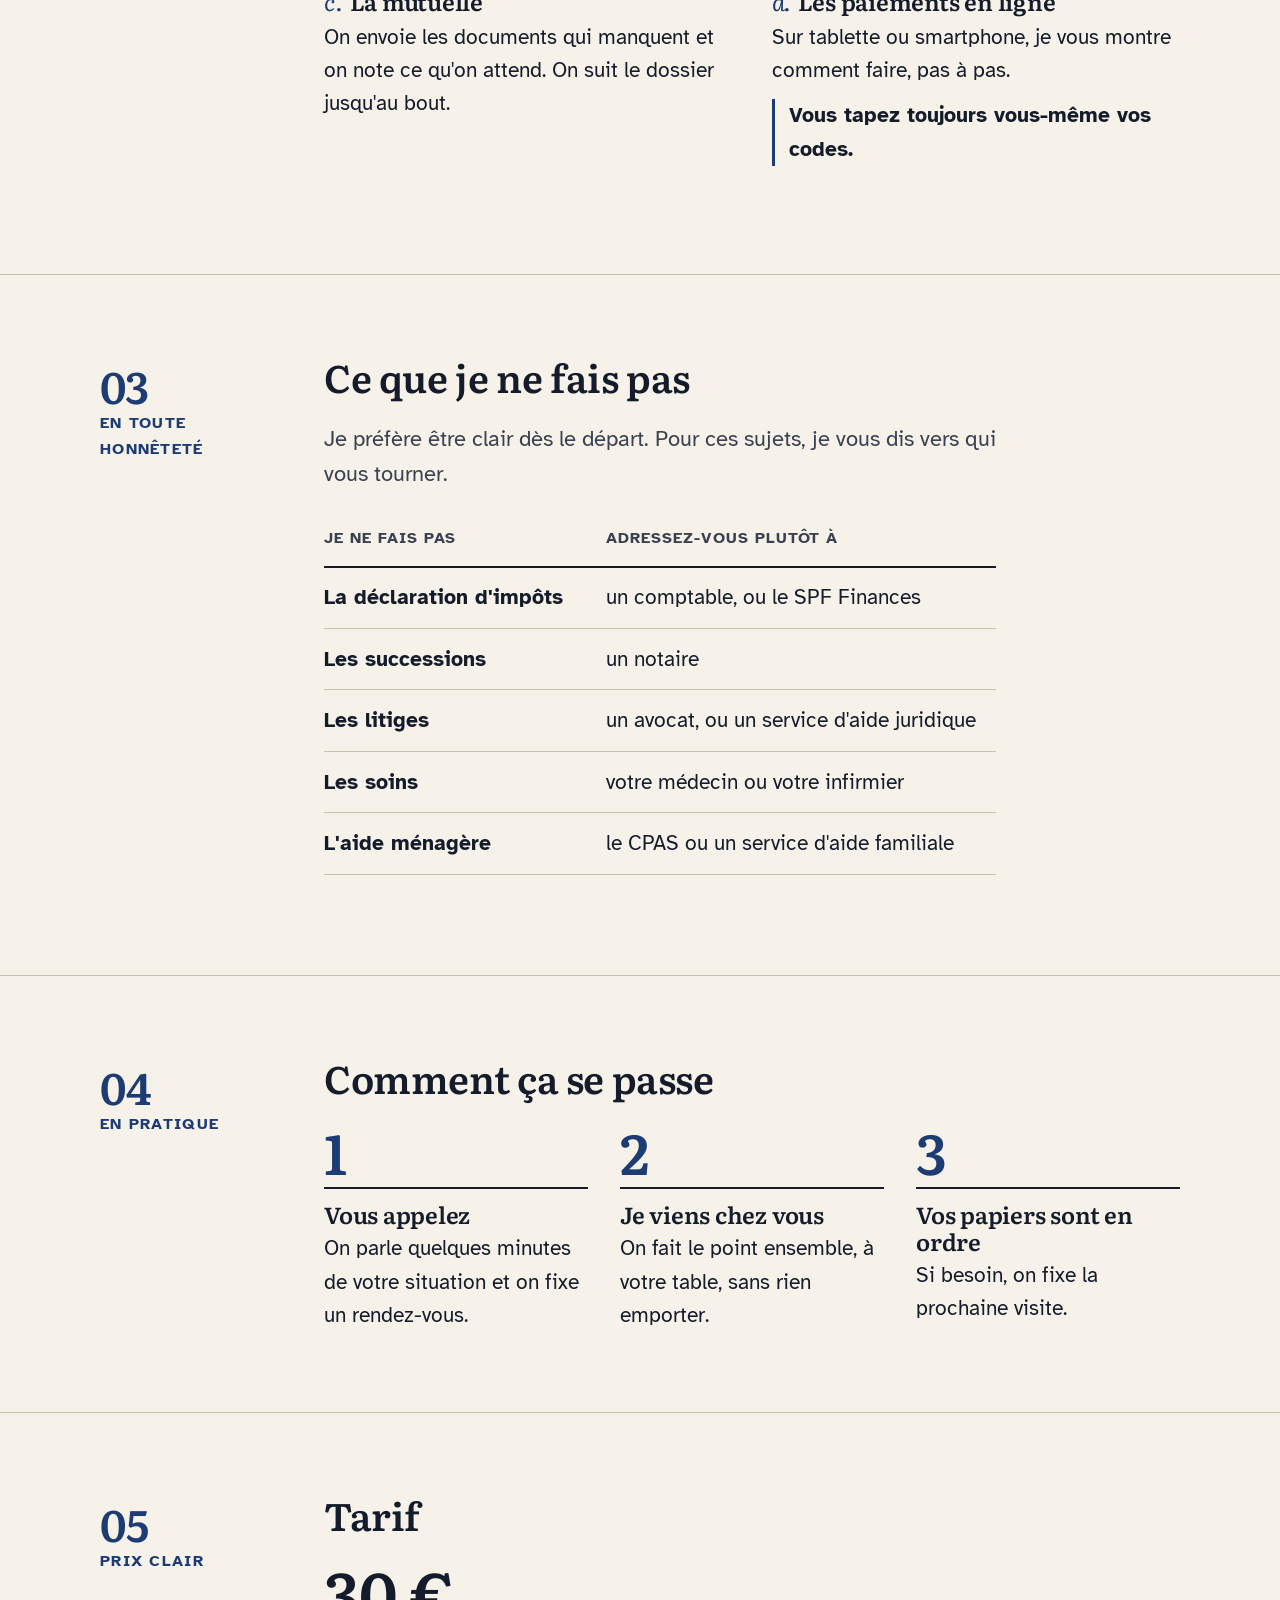
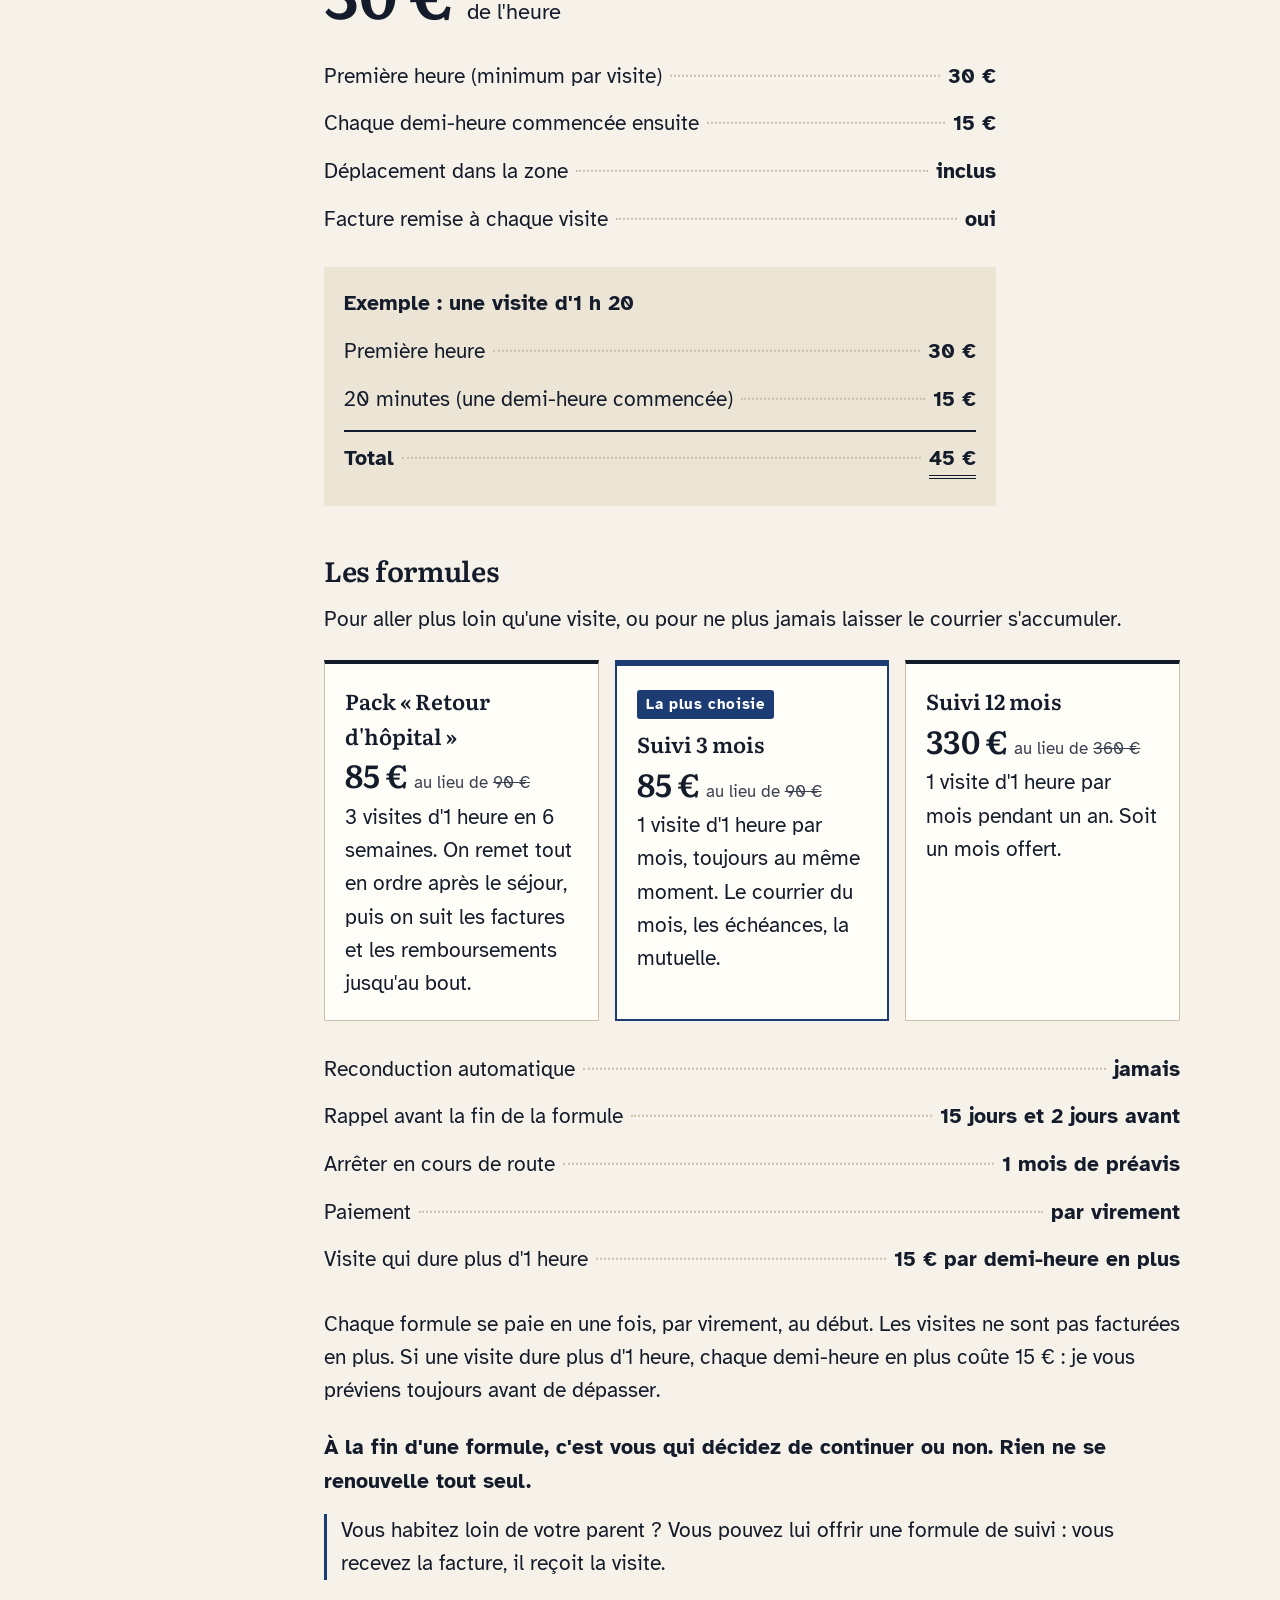
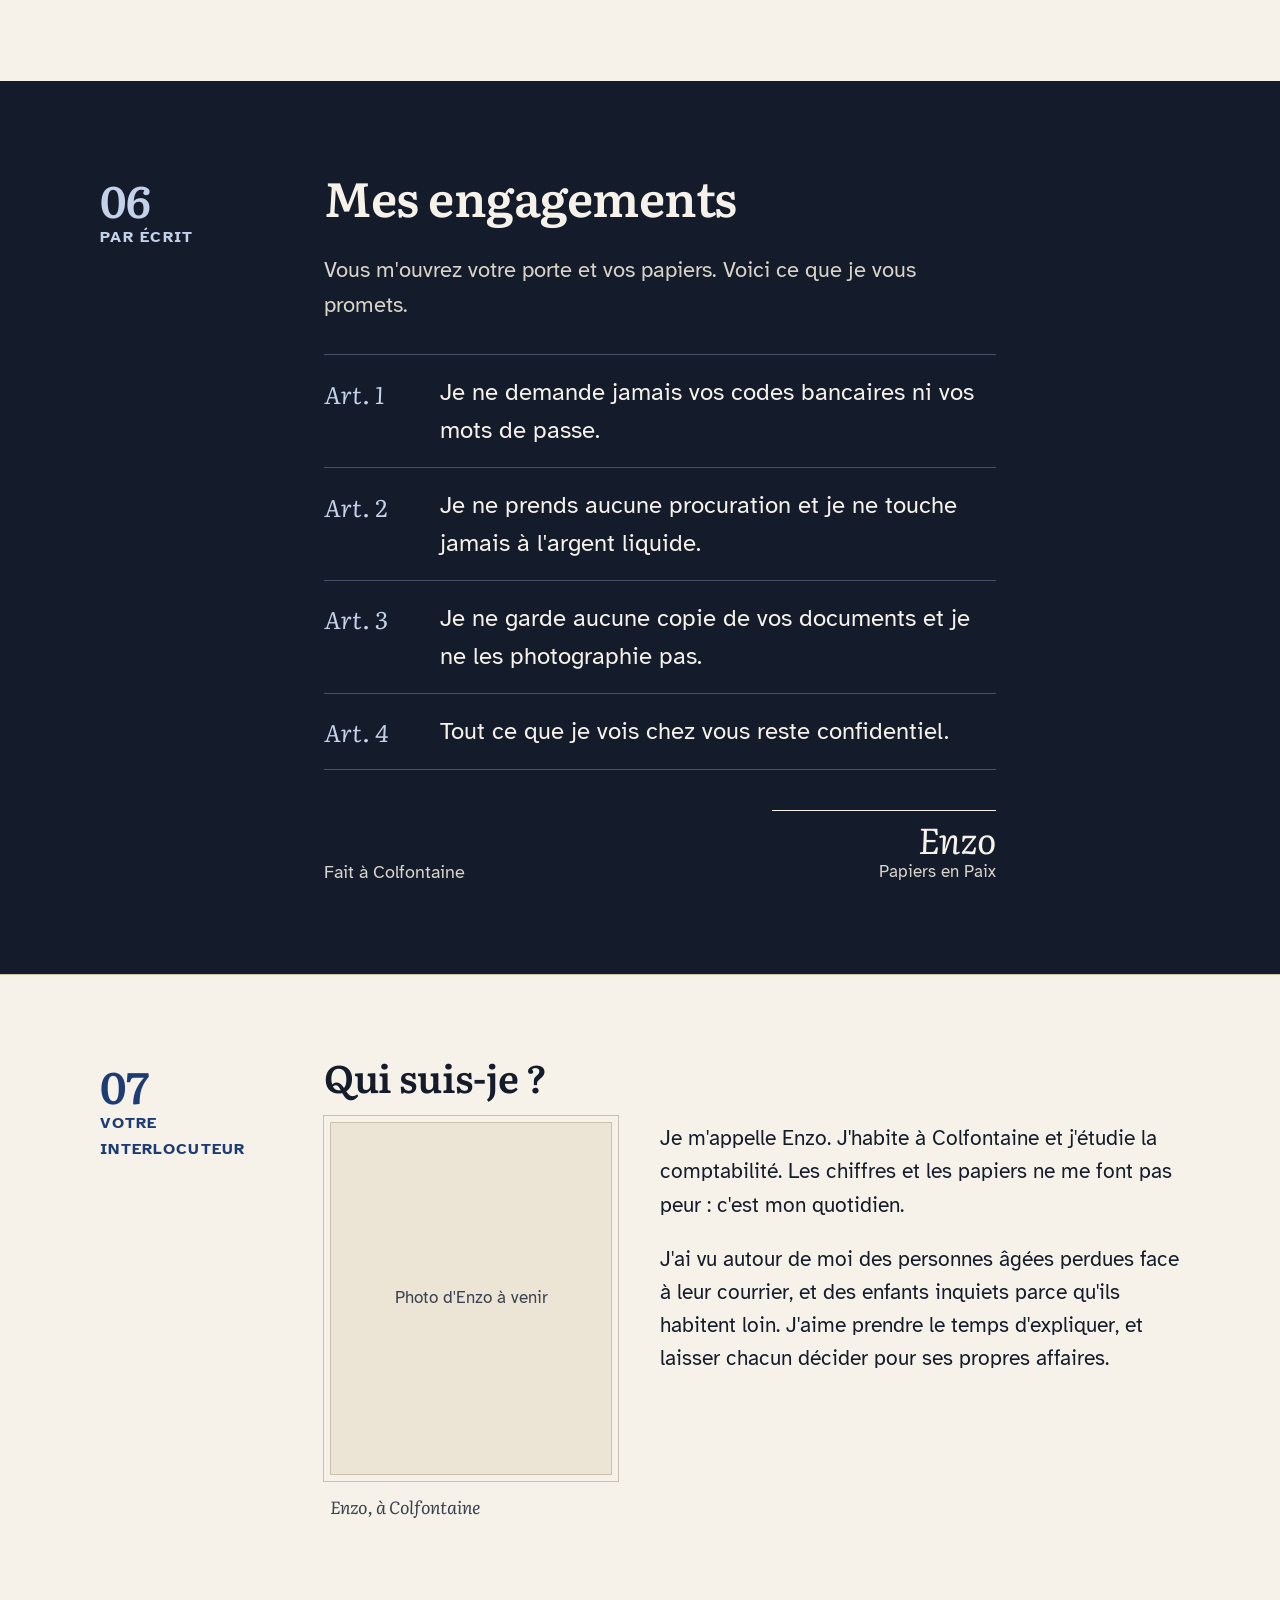
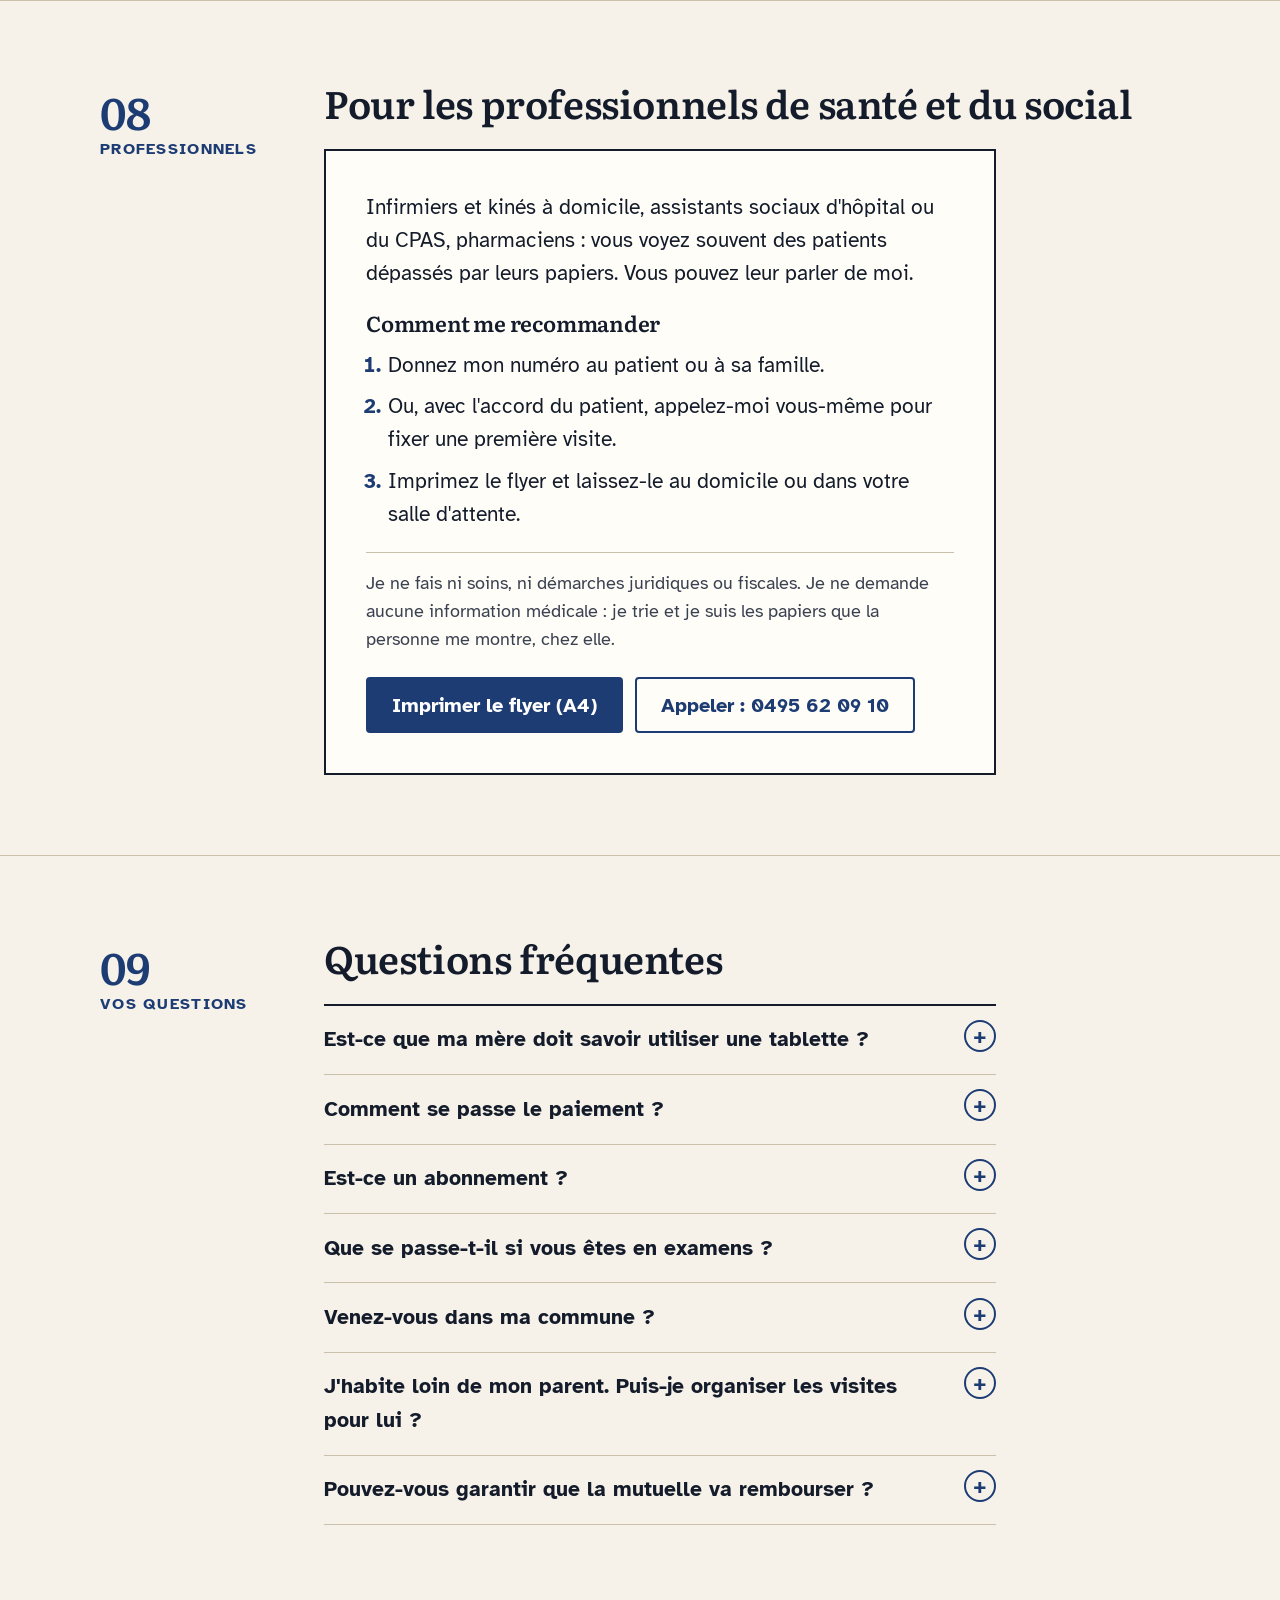
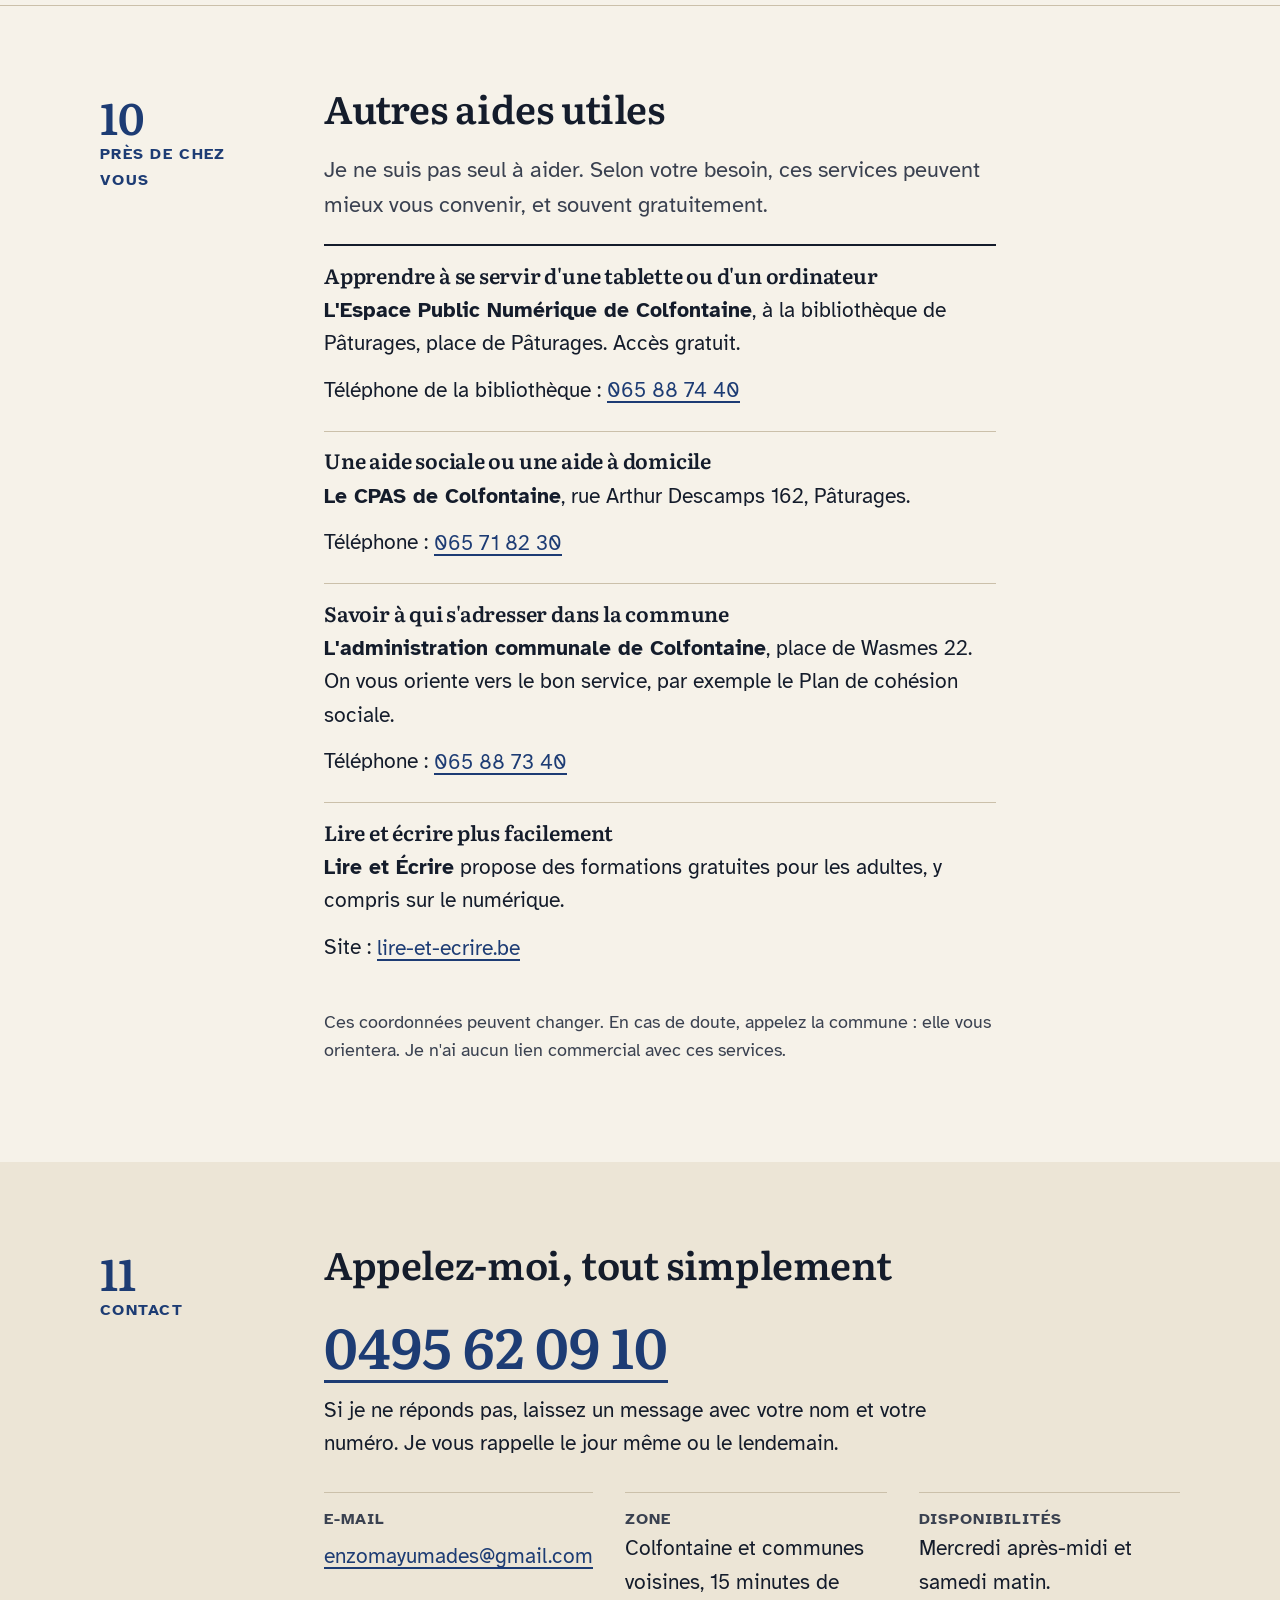
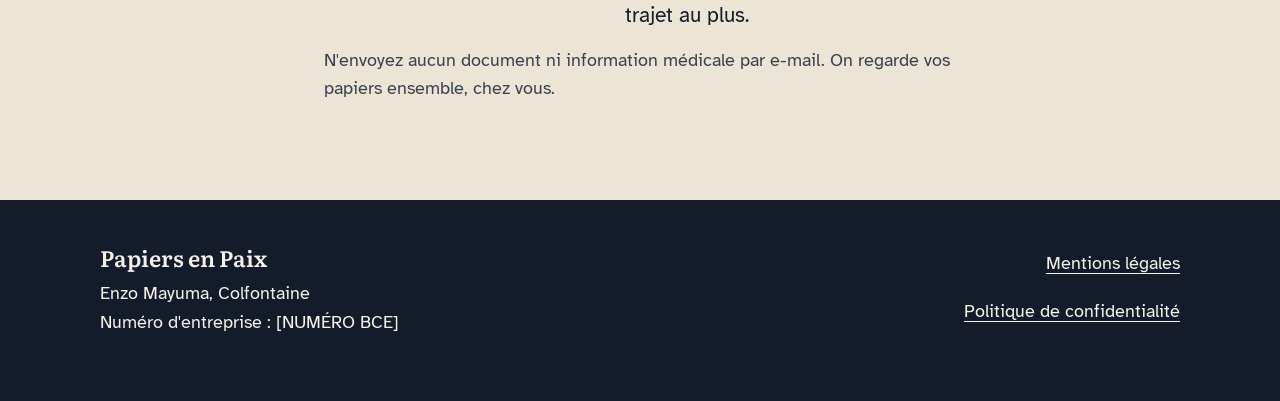
==== commit bfba0474: "Site : règle de dépassement (15 € par demi-heure) et paiement des formules en une fois Co-Authored-B" ====
--- a/site-conciergerie/index.html
+++ b/site-conciergerie/index.html
@@ -201,7 +201,9 @@
             <li><span>Rappel avant la fin de la formule</span><span class="compte__montant">15 jours et 2 jours avant</span></li>
             <li><span>Arrêter en cours de route</span><span class="compte__montant">1 mois de préavis</span></li>
             <li><span>Paiement</span><span class="compte__montant">par virement</span></li>
+            <li><span>Visite qui dure plus d'1 heure</span><span class="compte__montant">15&nbsp;€ par demi-heure en plus</span></li>
           </ul>
+          <p>Chaque formule se paie en une fois, par virement, au début. Les visites ne sont pas facturées en plus. Si une visite dure plus d'1&nbsp;heure, chaque demi-heure en plus coûte 15&nbsp;€&nbsp;: je vous préviens toujours avant de dépasser.</p>
           <p class="sans-engagement">À la fin d'une formule, c'est vous qui décidez de continuer ou non. Rien ne se renouvelle tout seul.</p>
           <p class="cadeau">Vous habitez loin de votre parent&nbsp;? Vous pouvez lui offrir une formule de suivi&nbsp;: vous recevez la facture, il reçoit la visite.</p>
         </div>
@@ -444,7 +446,7 @@
     <div class="flyer__bloc flyer__colonnes">
       <div>
         <h2>Tarif</h2>
-        <p>30&nbsp;€ de l'heure, une heure minimum, puis 15&nbsp;€ par demi-heure entamée. Déplacement inclus. Facture à chaque visite. Formules : Retour d'hôpital (3 visites en 6 semaines) 85&nbsp;€, suivi 3 mois 85&nbsp;€, suivi 12 mois 330&nbsp;€. Jamais de reconduction automatique.</p>
+        <p>30&nbsp;€ de l'heure, une heure minimum, puis 15&nbsp;€ par demi-heure entamée. Déplacement inclus. Facture à chaque visite. Formules : Retour d'hôpital (3 visites en 6 semaines) 85&nbsp;€, suivi 3 mois 85&nbsp;€, suivi 12 mois 330&nbsp;€. Au-delà d'1&nbsp;h par visite&nbsp;: 15&nbsp;€ par demi-heure. Jamais de reconduction automatique.</p>
       </div>
       <div>
         <h2>Disponibilités</h2>
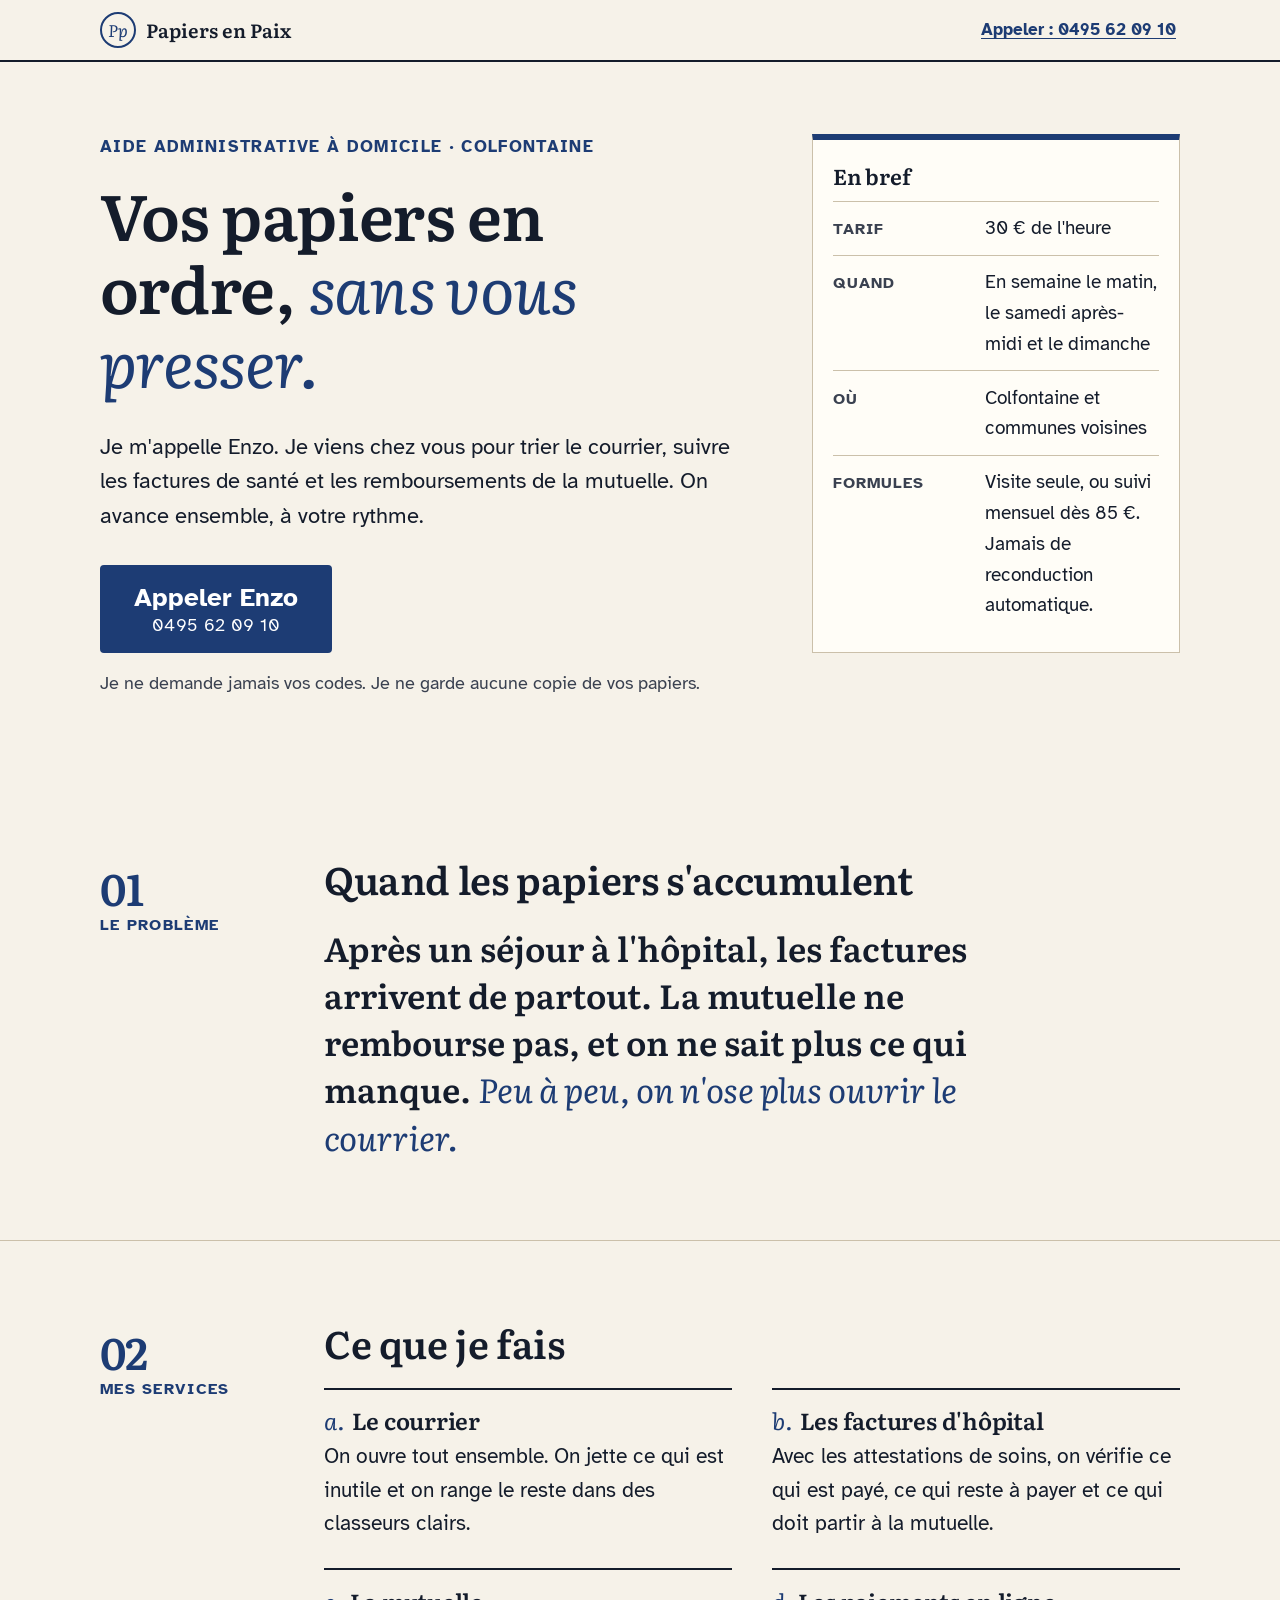
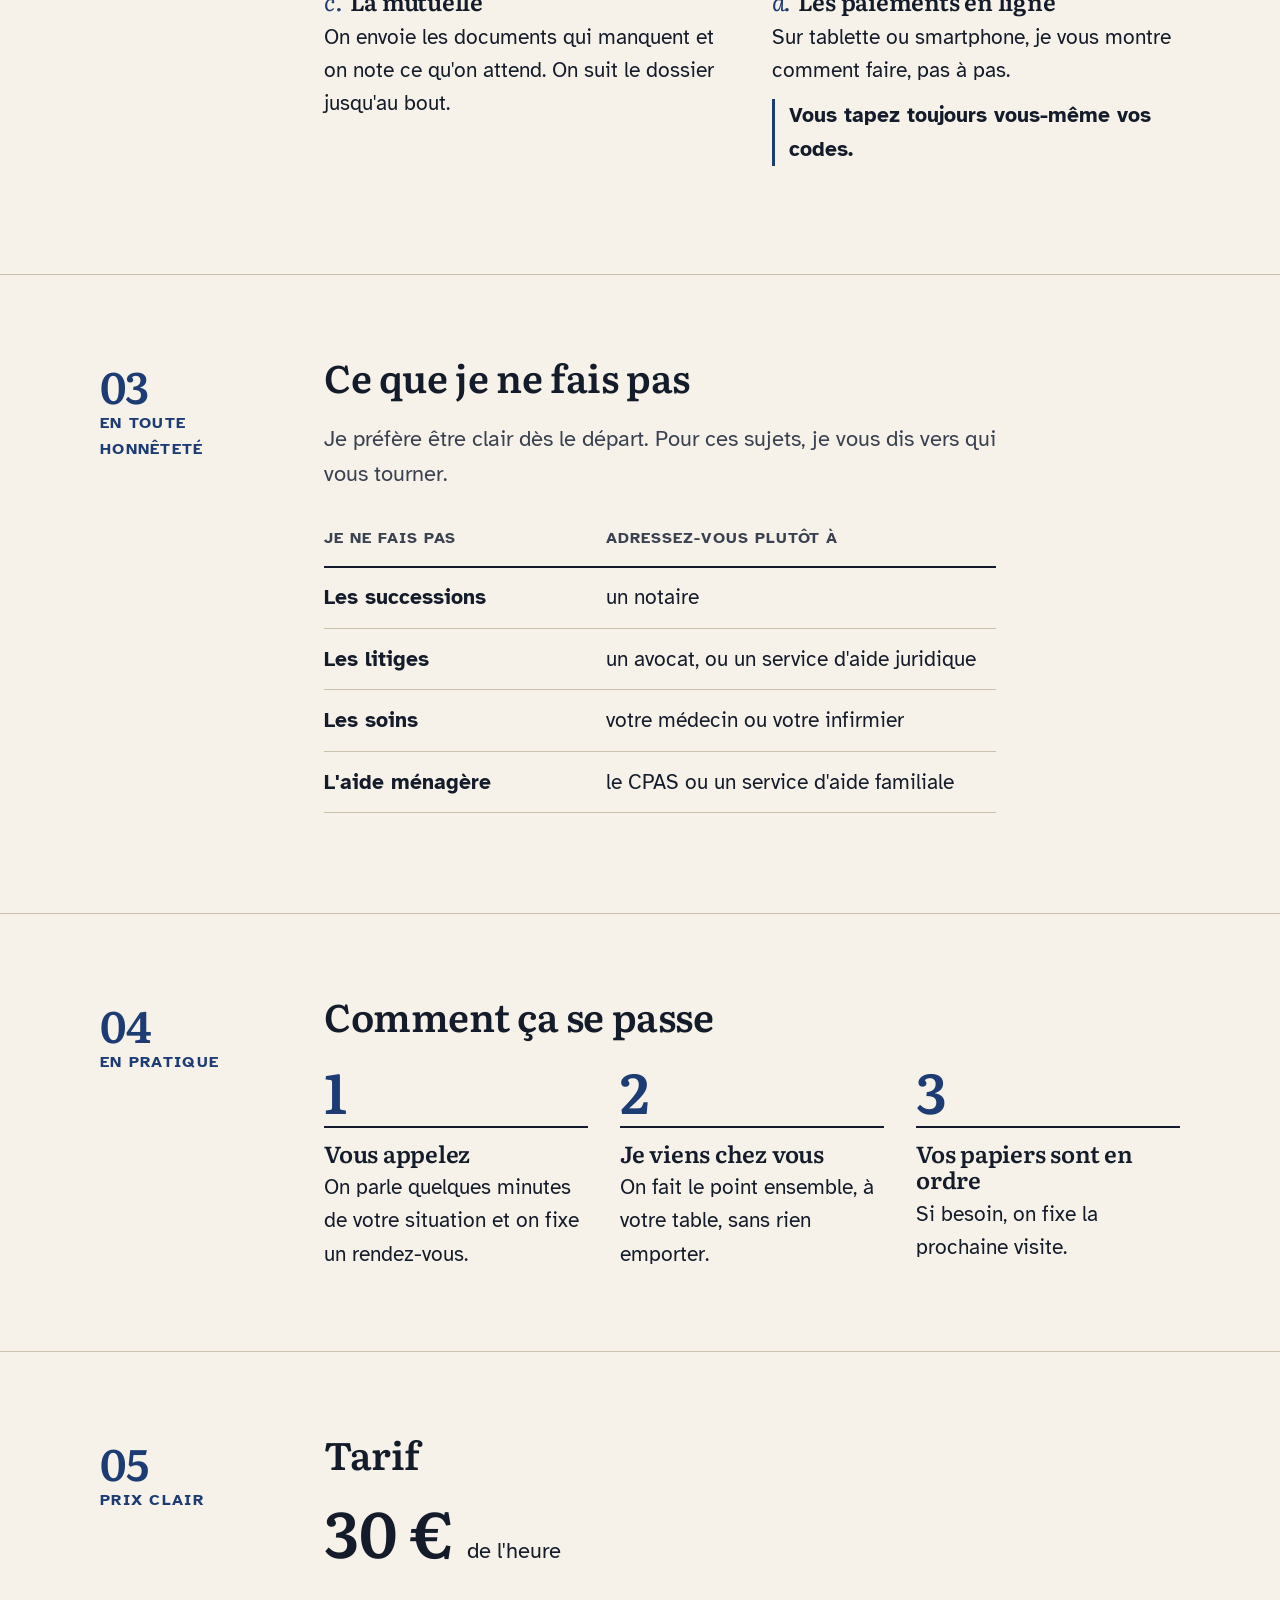
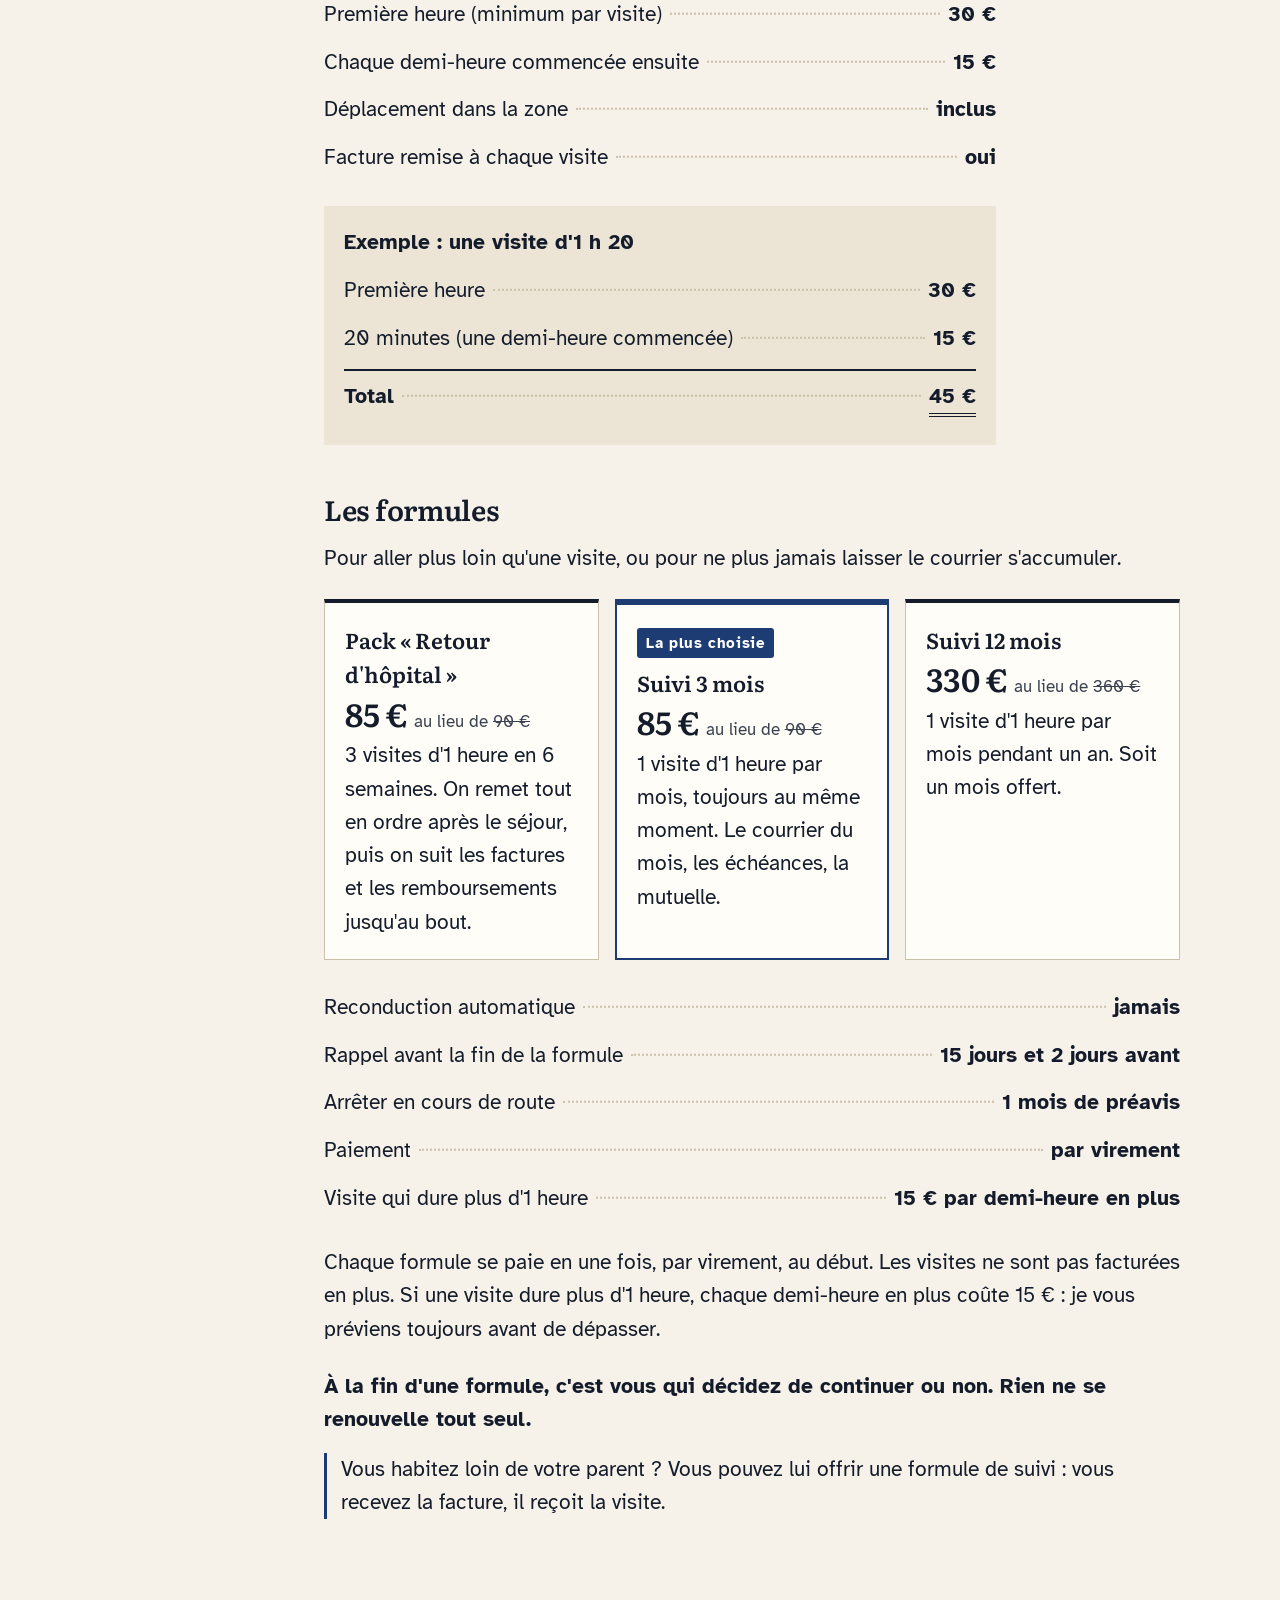
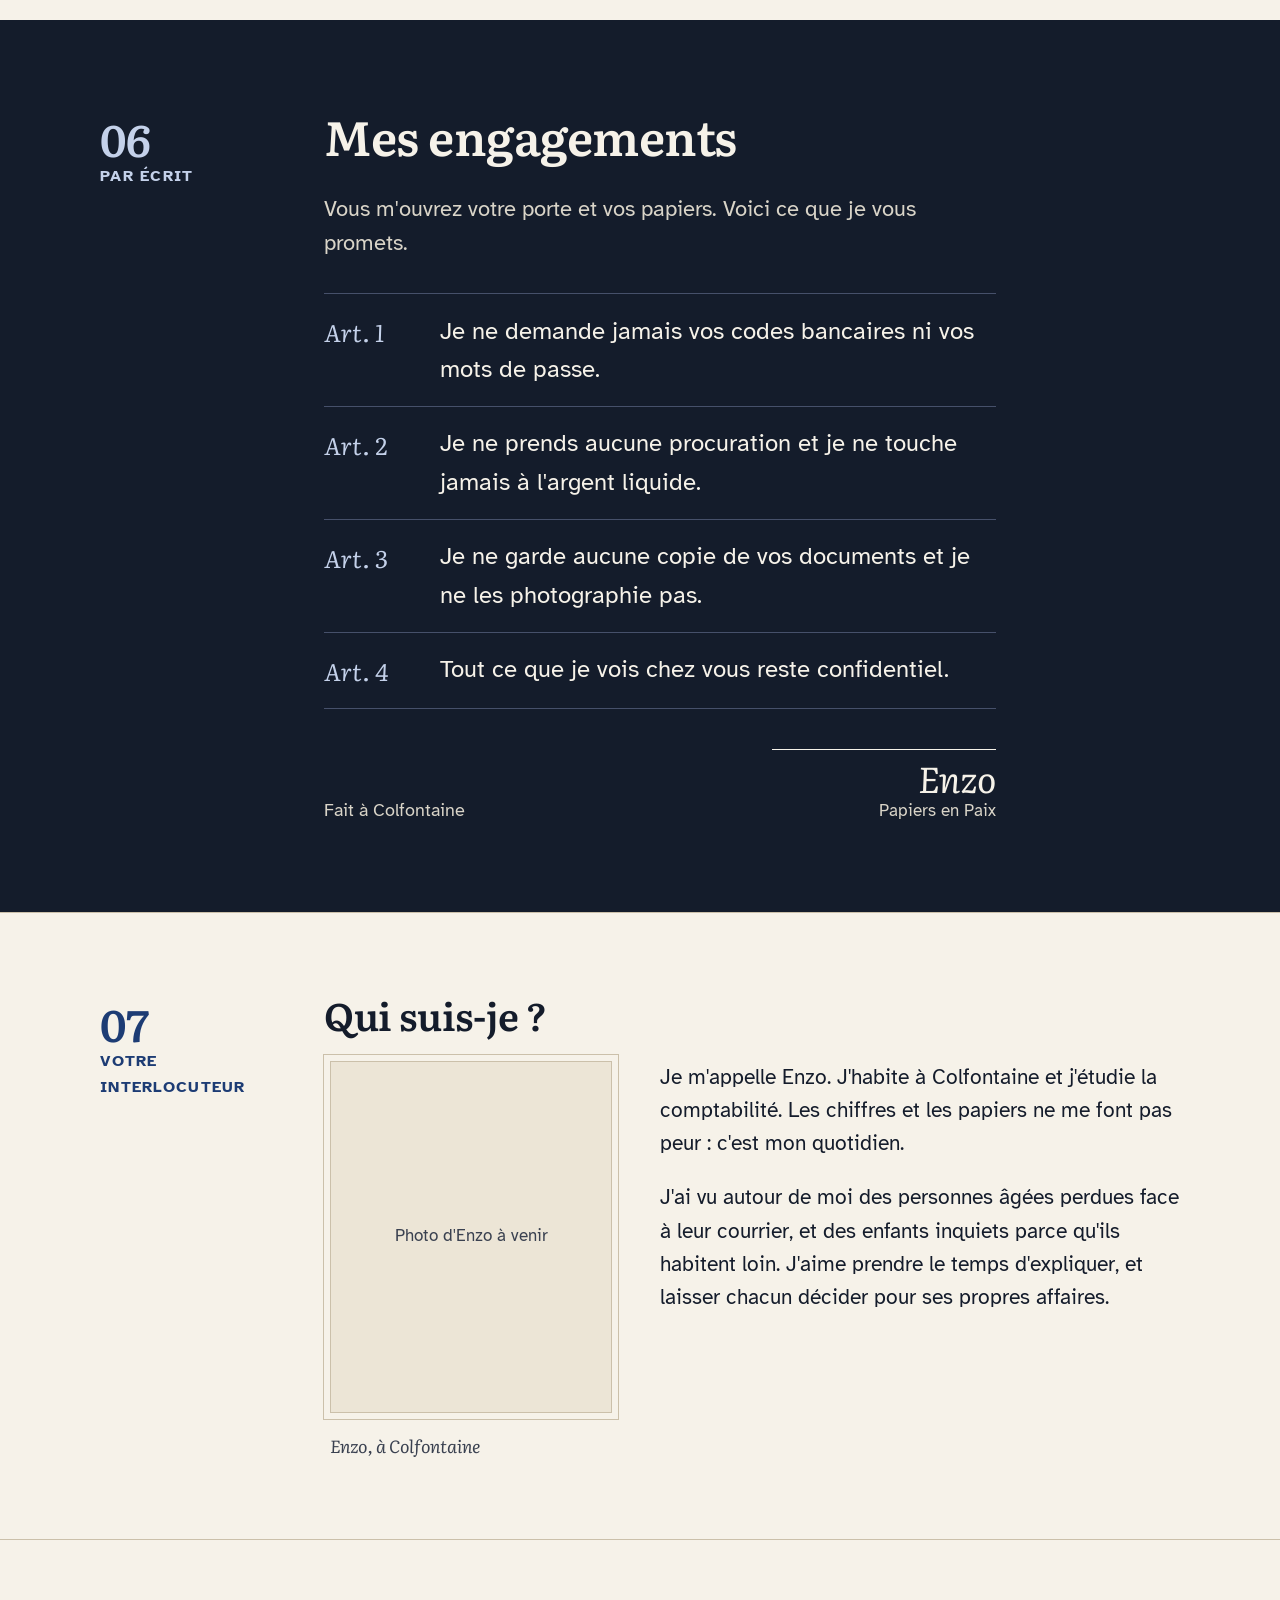
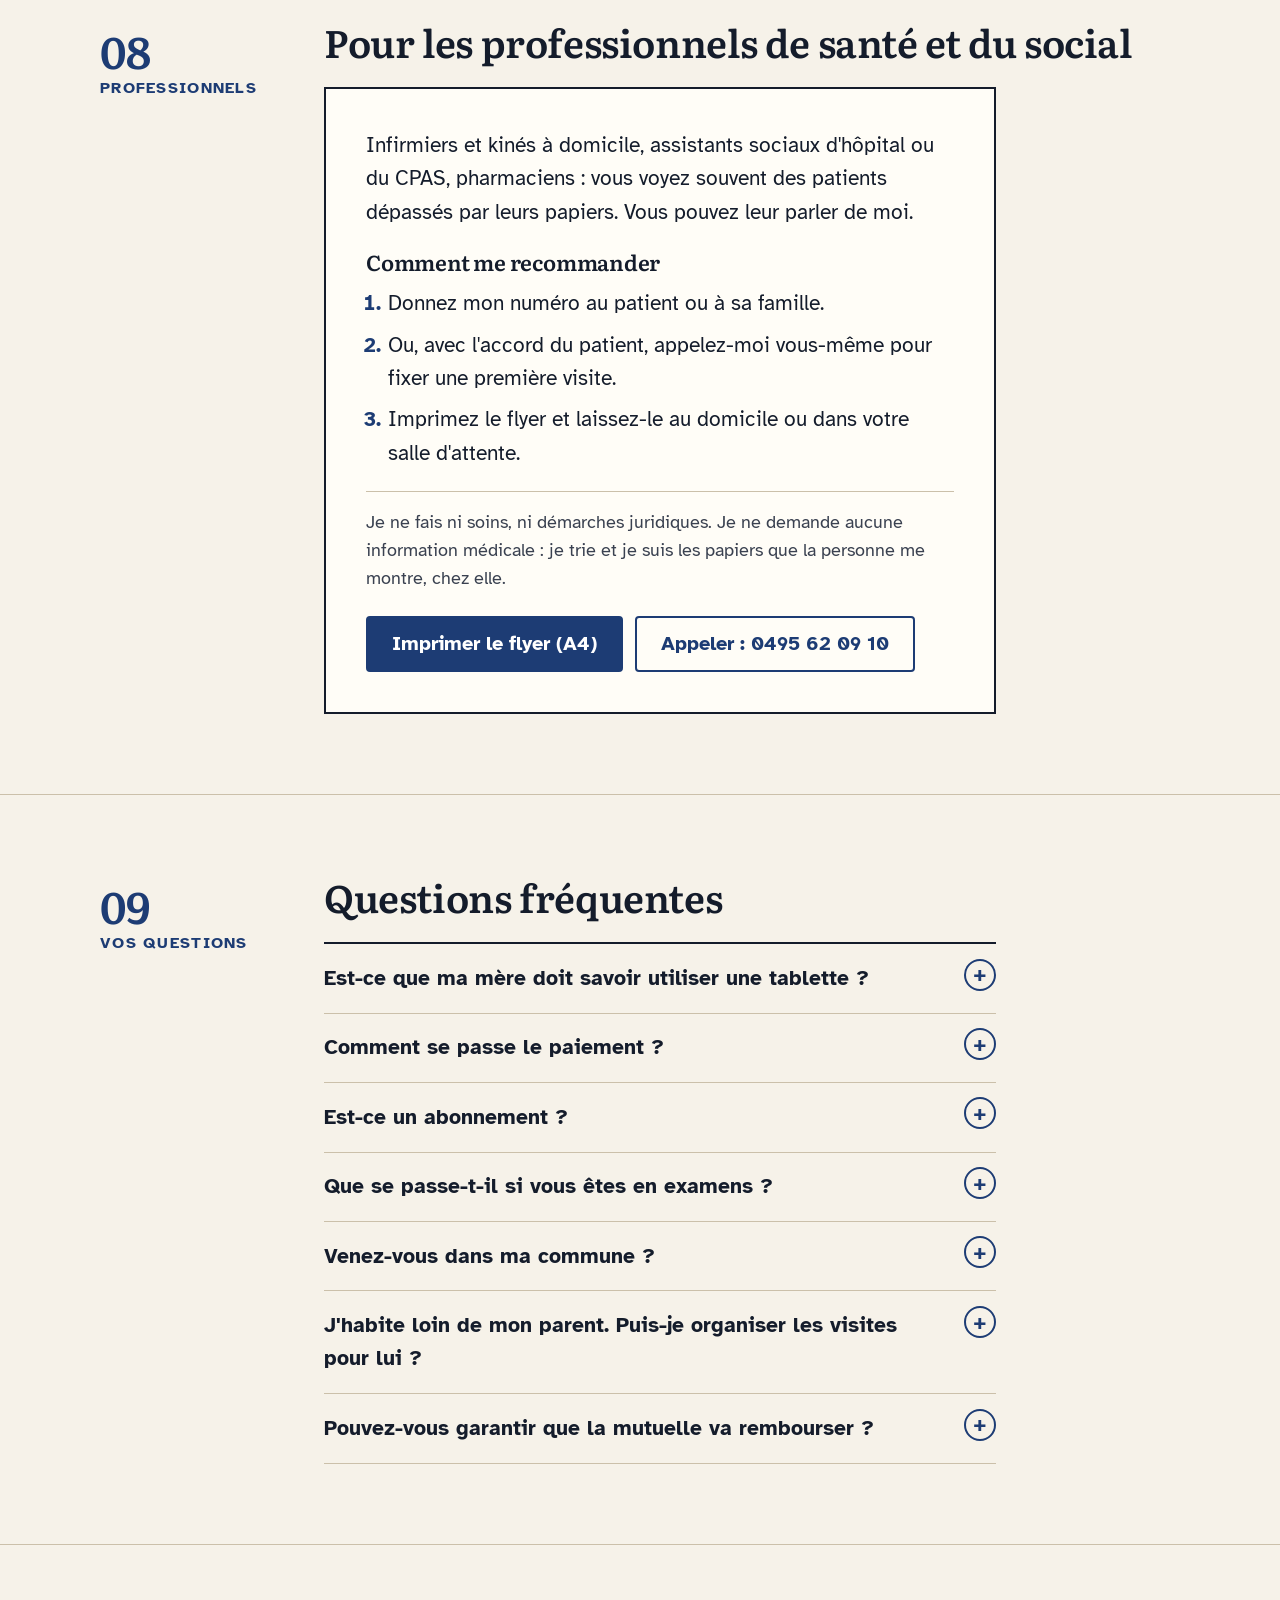
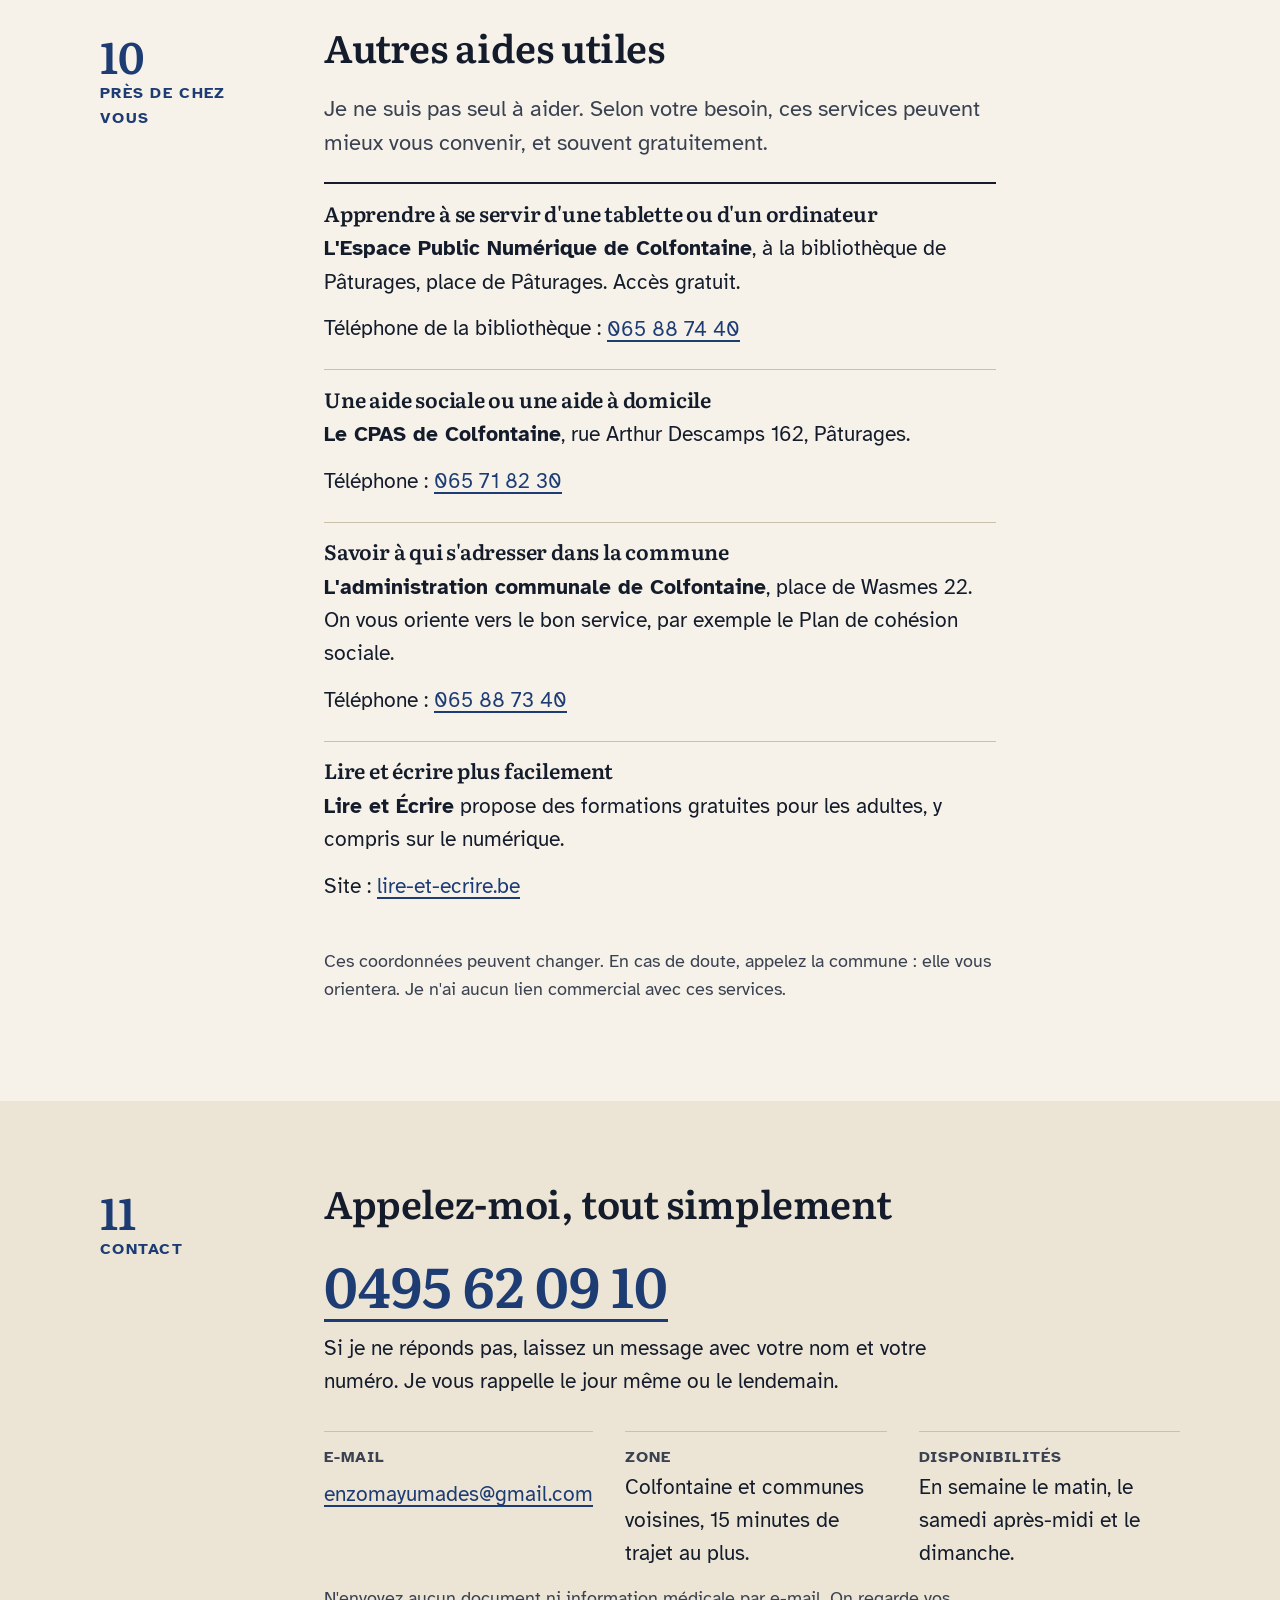
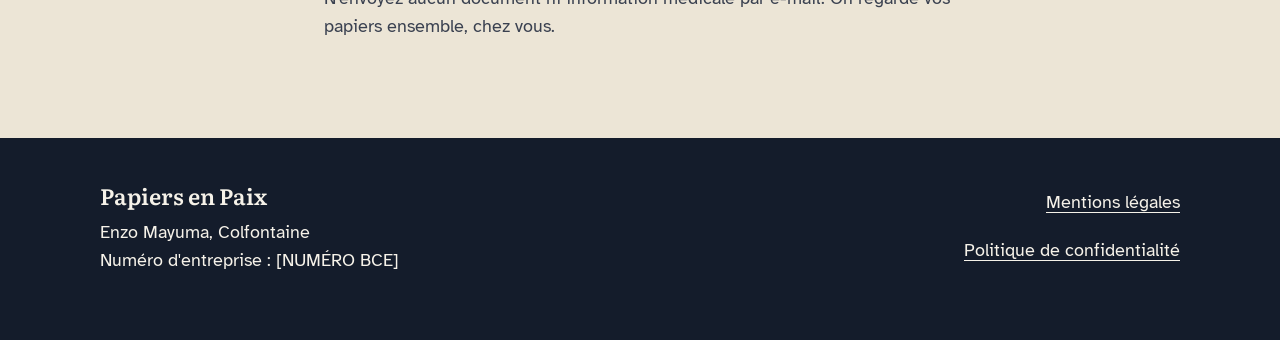
==== commit e8719781: "Disponibilités en semaine le matin et le week-end, impôts retirés des exclusions, accroche sur une l" ====
--- a/site-conciergerie/index.html
+++ b/site-conciergerie/index.html
@@ -27,8 +27,9 @@
     "areaServed": "Colfontaine et communes voisines",
     "priceRange": "30 € de l'heure ; formules de 85 € à 330 €",
     "openingHoursSpecification": [
-      { "@type": "OpeningHoursSpecification", "dayOfWeek": "Wednesday", "opens": "13:00", "closes": "18:00" },
-      { "@type": "OpeningHoursSpecification", "dayOfWeek": "Saturday", "opens": "09:00", "closes": "12:30" }
+      { "@type": "OpeningHoursSpecification", "dayOfWeek": ["Monday", "Tuesday", "Wednesday", "Thursday", "Friday"], "opens": "08:30", "closes": "12:00" },
+      { "@type": "OpeningHoursSpecification", "dayOfWeek": "Saturday", "opens": "13:00", "closes": "17:00" },
+      { "@type": "OpeningHoursSpecification", "dayOfWeek": "Sunday", "opens": "10:00", "closes": "17:00" }
     ],
     "taxID": "[NUMÉRO BCE]"
   }
@@ -53,7 +54,7 @@
         <div>
           <p class="entete__surtitre">Aide administrative à domicile · Colfontaine</p>
           <h1>Vos papiers en ordre, <em>sans vous presser.</em></h1>
-          <p class="entete__accroche">Je m'appelle Enzo. Je viens chez vous pour trier le courrier, suivre les factures de santé et les remboursements de la mutuelle. On avance ensemble, à votre rythme.</p>
+          <p class="entete__accroche">Je m'appelle Enzo. Je viens chez vous pour trier le courrier, suivre les factures de santé et <span class="insecable">les remboursements de la mutuelle</span>. On avance ensemble, à votre rythme.</p>
           <a class="bouton bouton--grand" href="tel:+32495620910">
             Appeler Enzo
             <span class="bouton__detail">0495&nbsp;62&nbsp;09&nbsp;10</span>
@@ -65,7 +66,7 @@
           <h2 class="fiche__titre" id="t-fiche">En bref</h2>
           <dl>
             <div class="fiche__ligne"><dt>Tarif</dt><dd>30&nbsp;€ de l'heure</dd></div>
-            <div class="fiche__ligne"><dt>Quand</dt><dd>Mercredi après-midi et samedi matin</dd></div>
+            <div class="fiche__ligne"><dt>Quand</dt><dd>En semaine le matin, le samedi après-midi et le dimanche</dd></div>
             <div class="fiche__ligne"><dt>Où</dt><dd>Colfontaine et communes voisines</dd></div>
             <div class="fiche__ligne"><dt>Formules</dt><dd>Visite seule, ou suivi mensuel dès 85&nbsp;€. Jamais de reconduction automatique.</dd></div>
           </dl>
@@ -120,7 +121,6 @@
             <tr><th scope="col">Je ne fais pas</th><th scope="col">Adressez-vous plutôt à</th></tr>
           </thead>
           <tbody>
-            <tr><th scope="row">La déclaration d'impôts</th><td>un comptable, ou le SPF Finances</td></tr>
             <tr><th scope="row">Les successions</th><td>un notaire</td></tr>
             <tr><th scope="row">Les litiges</th><td>un avocat, ou un service d'aide juridique</td></tr>
             <tr><th scope="row">Les soins</th><td>votre médecin ou votre infirmier</td></tr>
@@ -283,7 +283,7 @@
             <li>Ou, avec l'accord du patient, appelez-moi vous-même pour fixer une première visite.</li>
             <li>Imprimez le flyer et laissez-le au domicile ou dans votre salle d'attente.</li>
           </ol>
-          <p class="pros__note">Je ne fais ni soins, ni démarches juridiques ou fiscales. Je ne demande aucune information médicale&nbsp;: je trie et je suis les papiers que la personne me montre, chez elle.</p>
+          <p class="pros__note">Je ne fais ni soins, ni démarches juridiques. Je ne demande aucune information médicale&nbsp;: je trie et je suis les papiers que la personne me montre, chez elle.</p>
           <div class="actions">
             <button type="button" class="bouton" id="imprimer-flyer">Imprimer le flyer (A4)</button>
             <a class="bouton bouton--contour" href="tel:+32495620910">Appeler&nbsp;: 0495&nbsp;62&nbsp;09&nbsp;10</a>
@@ -381,7 +381,7 @@
             </div>
             <div>
               <dt>Disponibilités</dt>
-              <dd>Mercredi après-midi et samedi matin.</dd>
+              <dd>En semaine le matin, le samedi après-midi et le dimanche.</dd>
             </div>
           </dl>
           <p class="avertissement lecture">N'envoyez aucun document ni information médicale par e-mail. On regarde vos papiers ensemble, chez vous.</p>
@@ -426,7 +426,7 @@
       <div>
         <h2>Ce que je ne fais pas</h2>
         <ul>
-          <li>Impôts, successions, litiges (je renvoie vers un professionnel)</li>
+          <li>Successions, litiges (je renvoie vers un professionnel)</li>
           <li>Soins</li>
           <li>Aide ménagère</li>
         </ul>
@@ -450,7 +450,7 @@
       </div>
       <div>
         <h2>Disponibilités</h2>
-        <p>Mercredi après-midi et samedi matin.<br>Colfontaine et communes voisines (15&nbsp;minutes maximum).</p>
+        <p>En semaine le matin, le samedi après-midi et le dimanche.<br>Colfontaine et communes voisines (15&nbsp;minutes maximum).</p>
       </div>
     </div>
 
--- a/site-conciergerie/css/style.css
+++ b/site-conciergerie/css/style.css
@@ -258,6 +258,7 @@
   color: var(--accent);
 }
 .entete__accroche { font-size: 1.35rem; margin-bottom: 2rem; }
+.insecable { white-space: nowrap; }
 .entete__rassurance {
   margin: 1rem 0 0;
   font-size: 1.1rem;
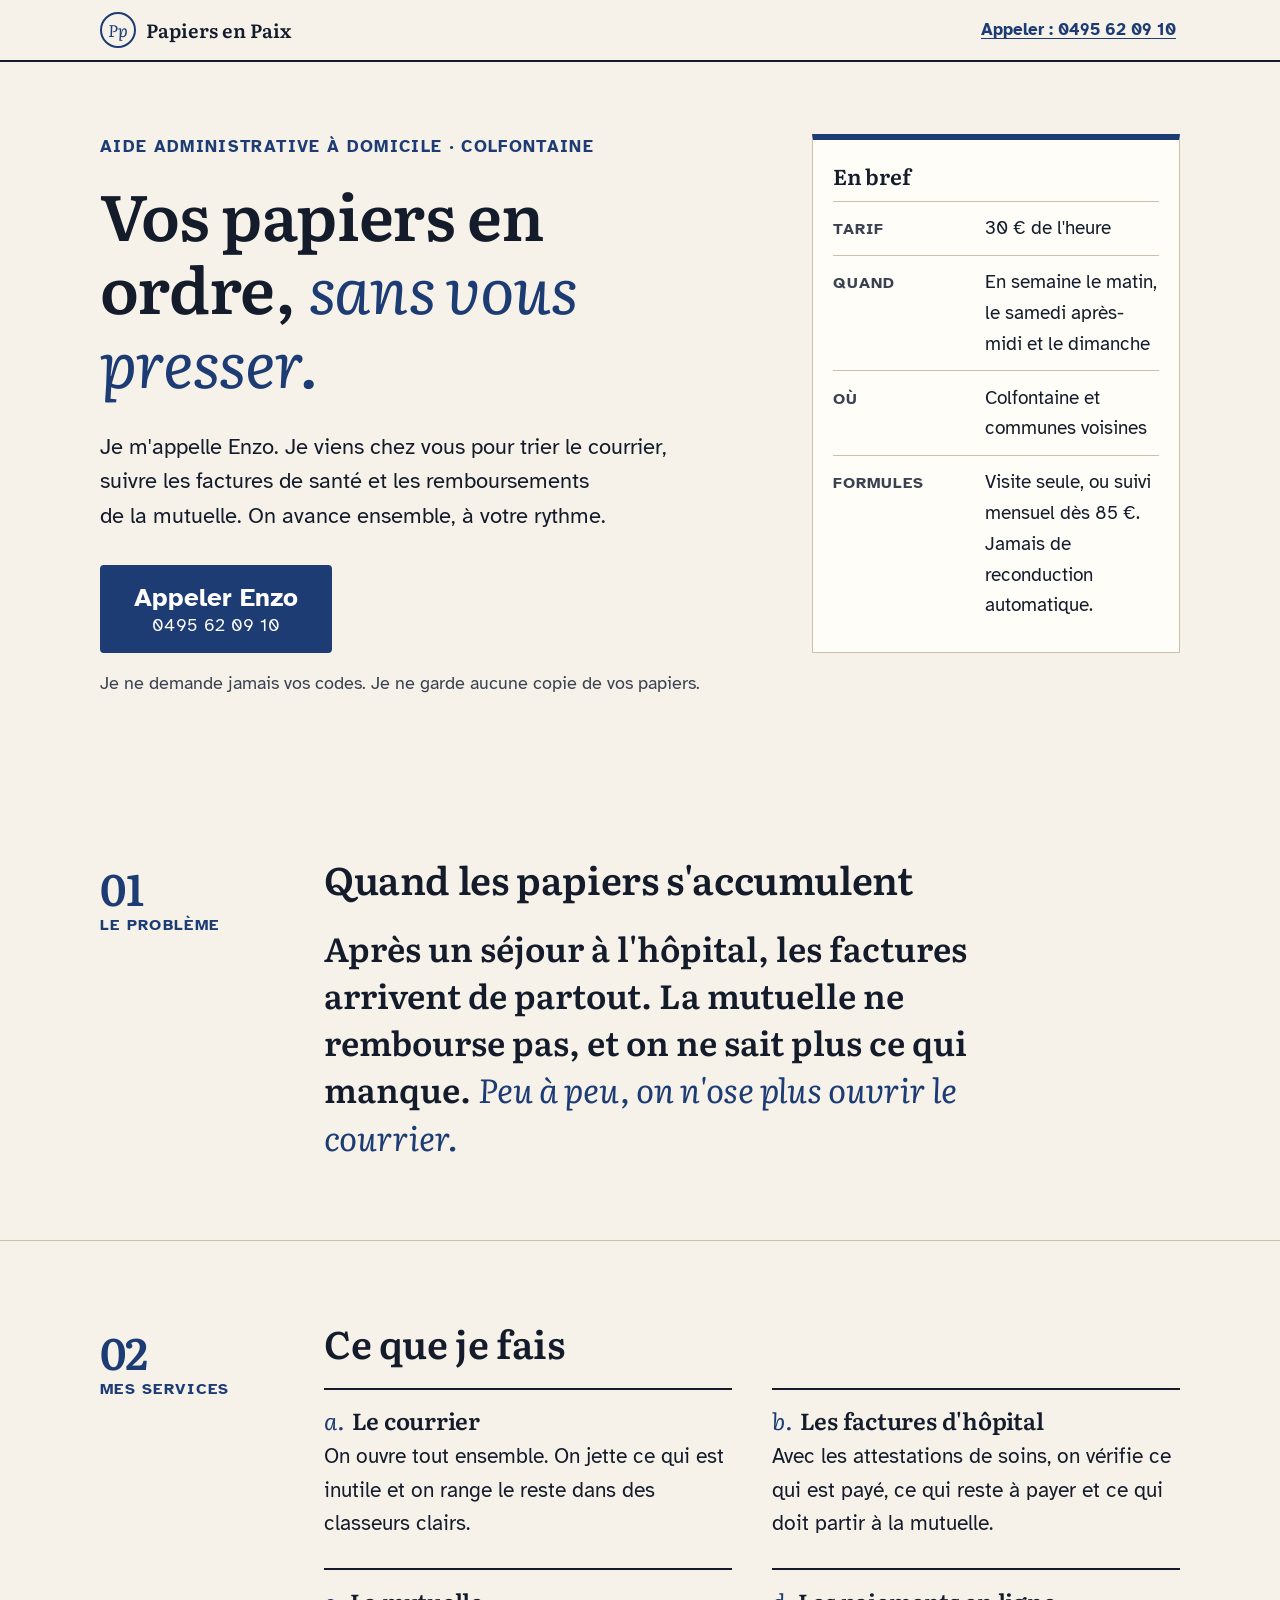
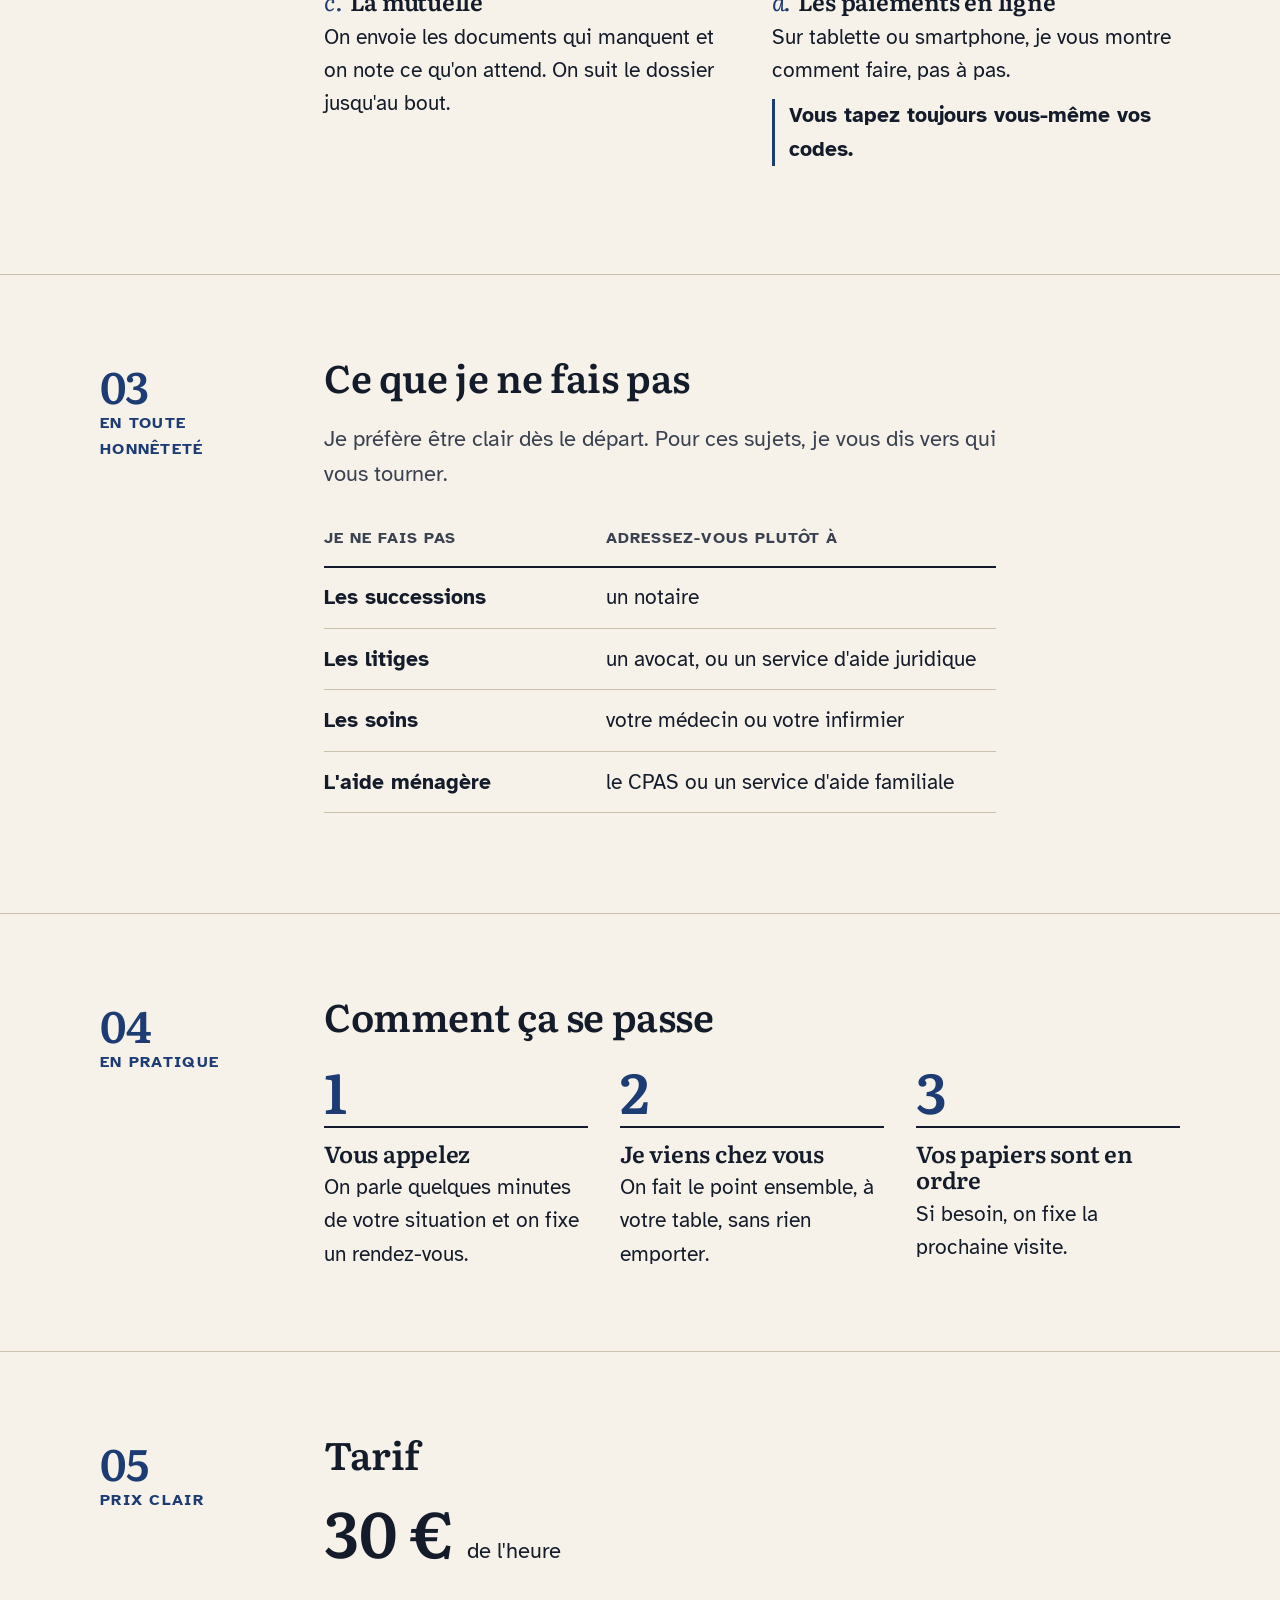
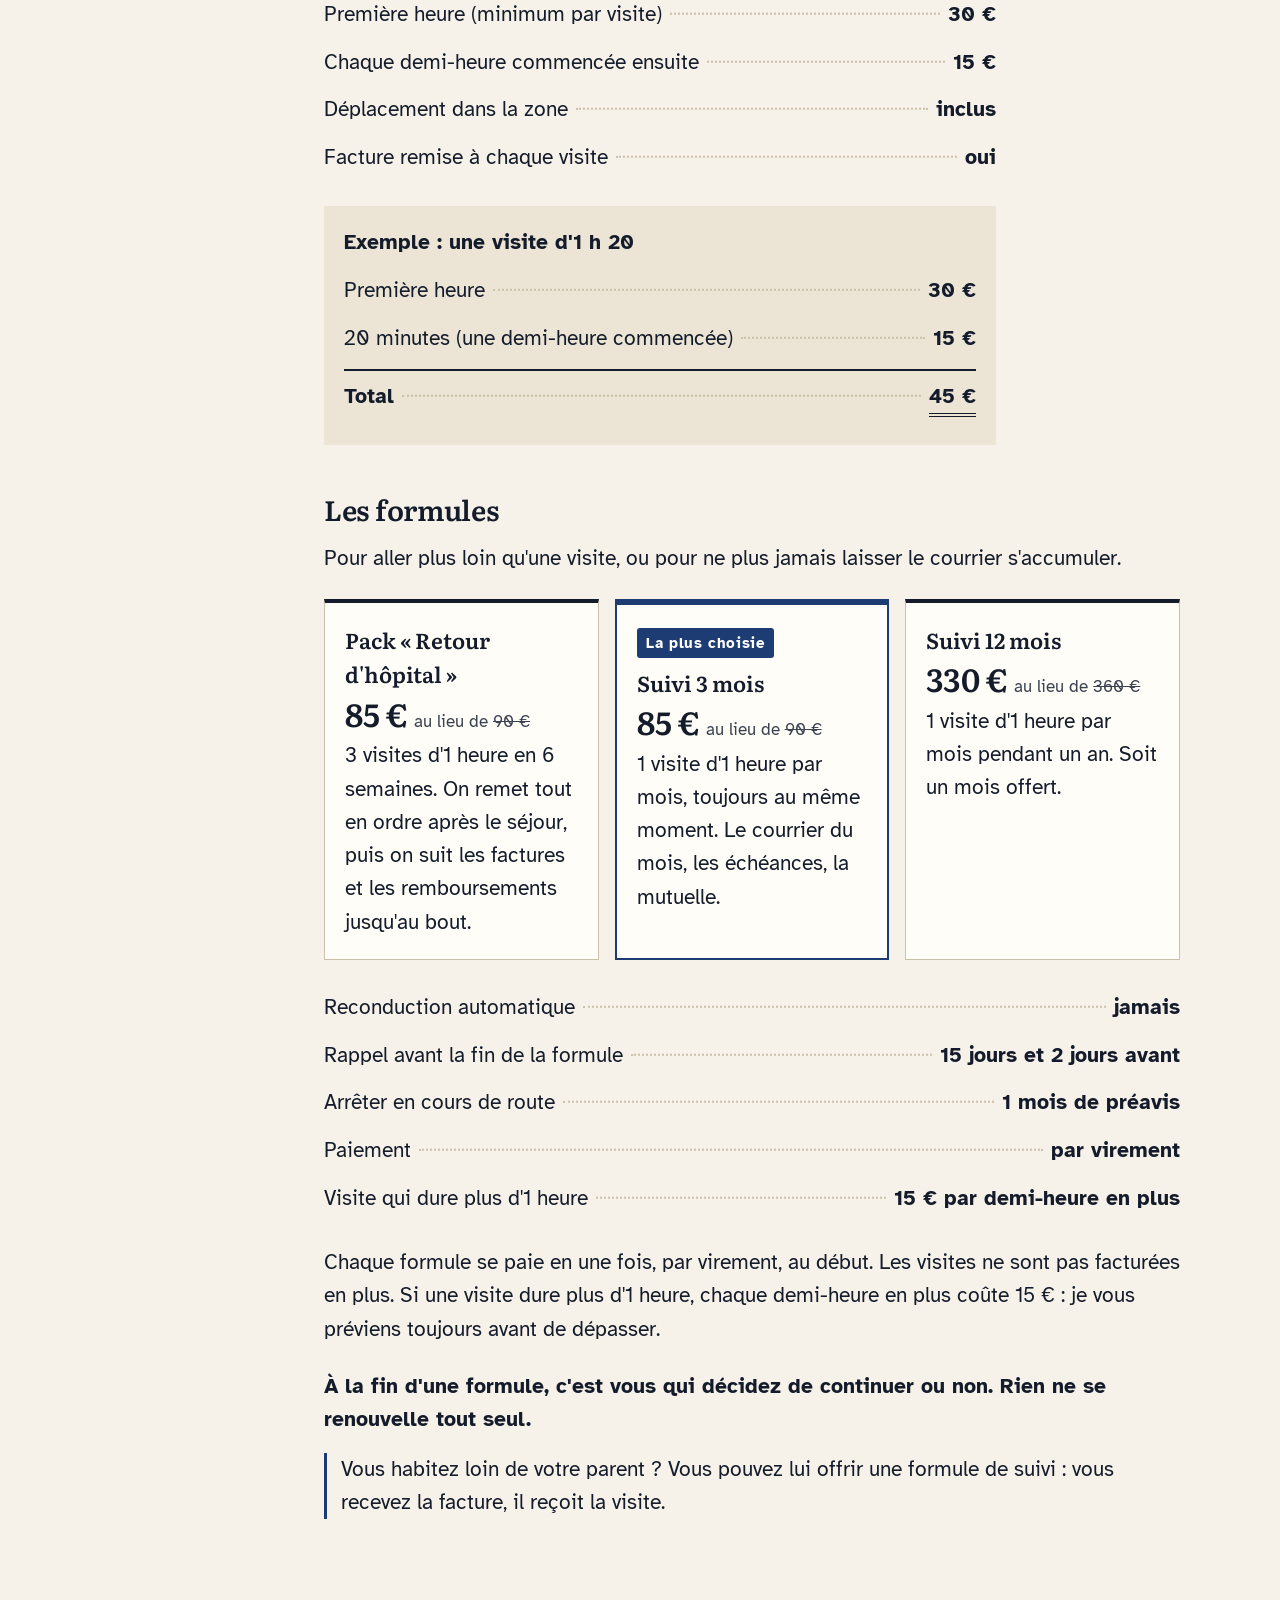
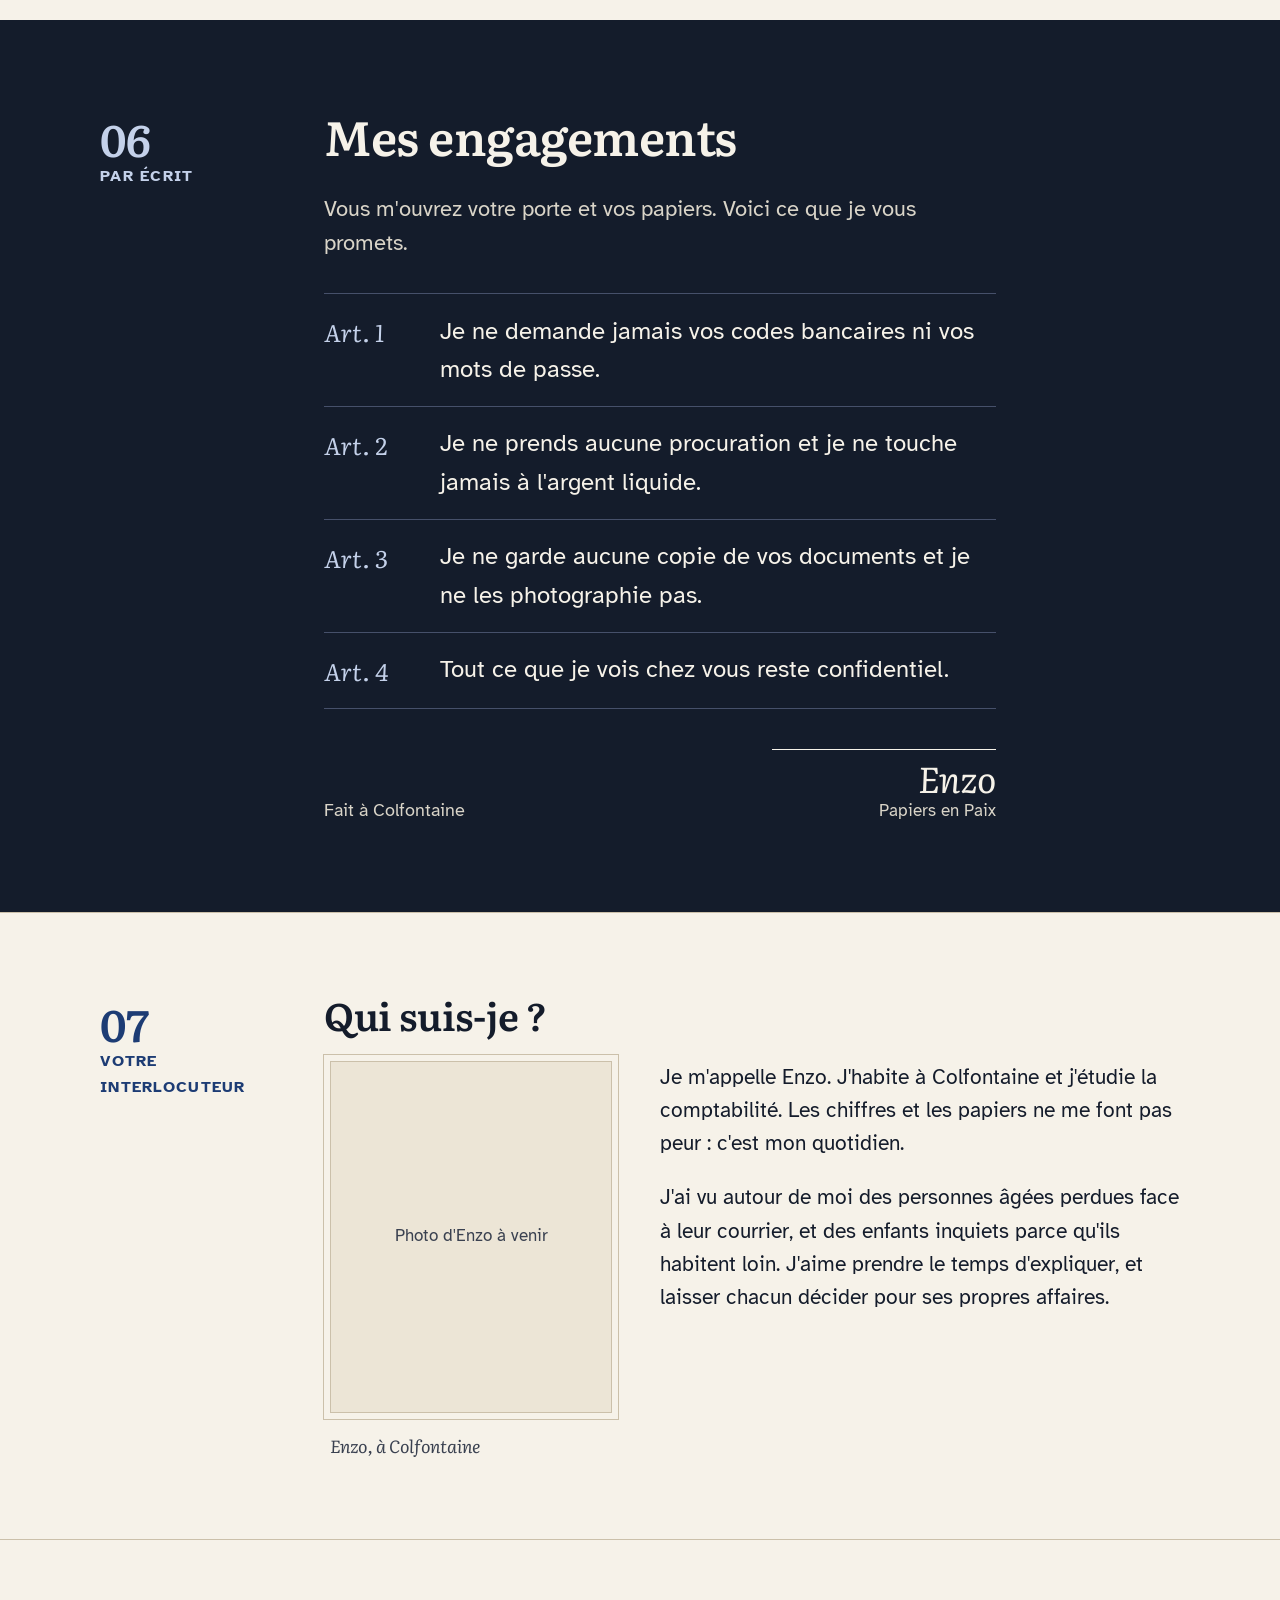
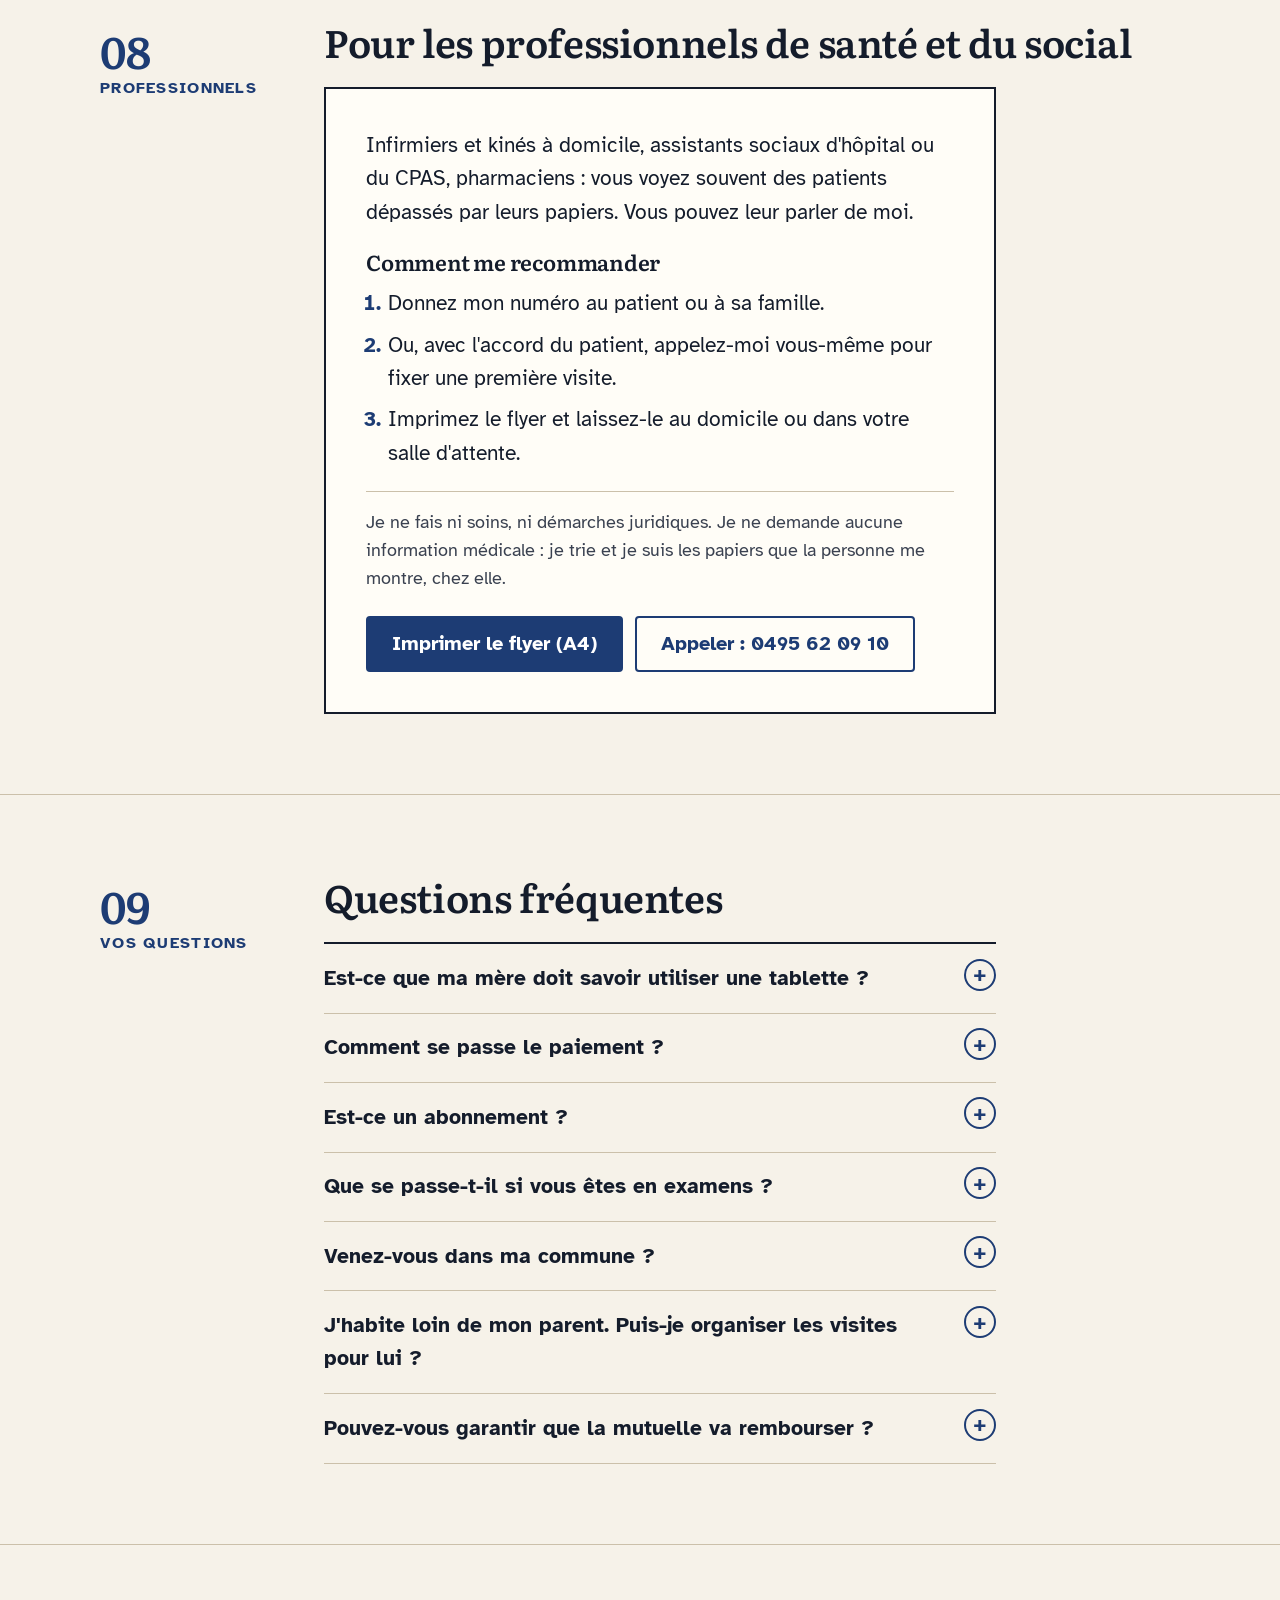
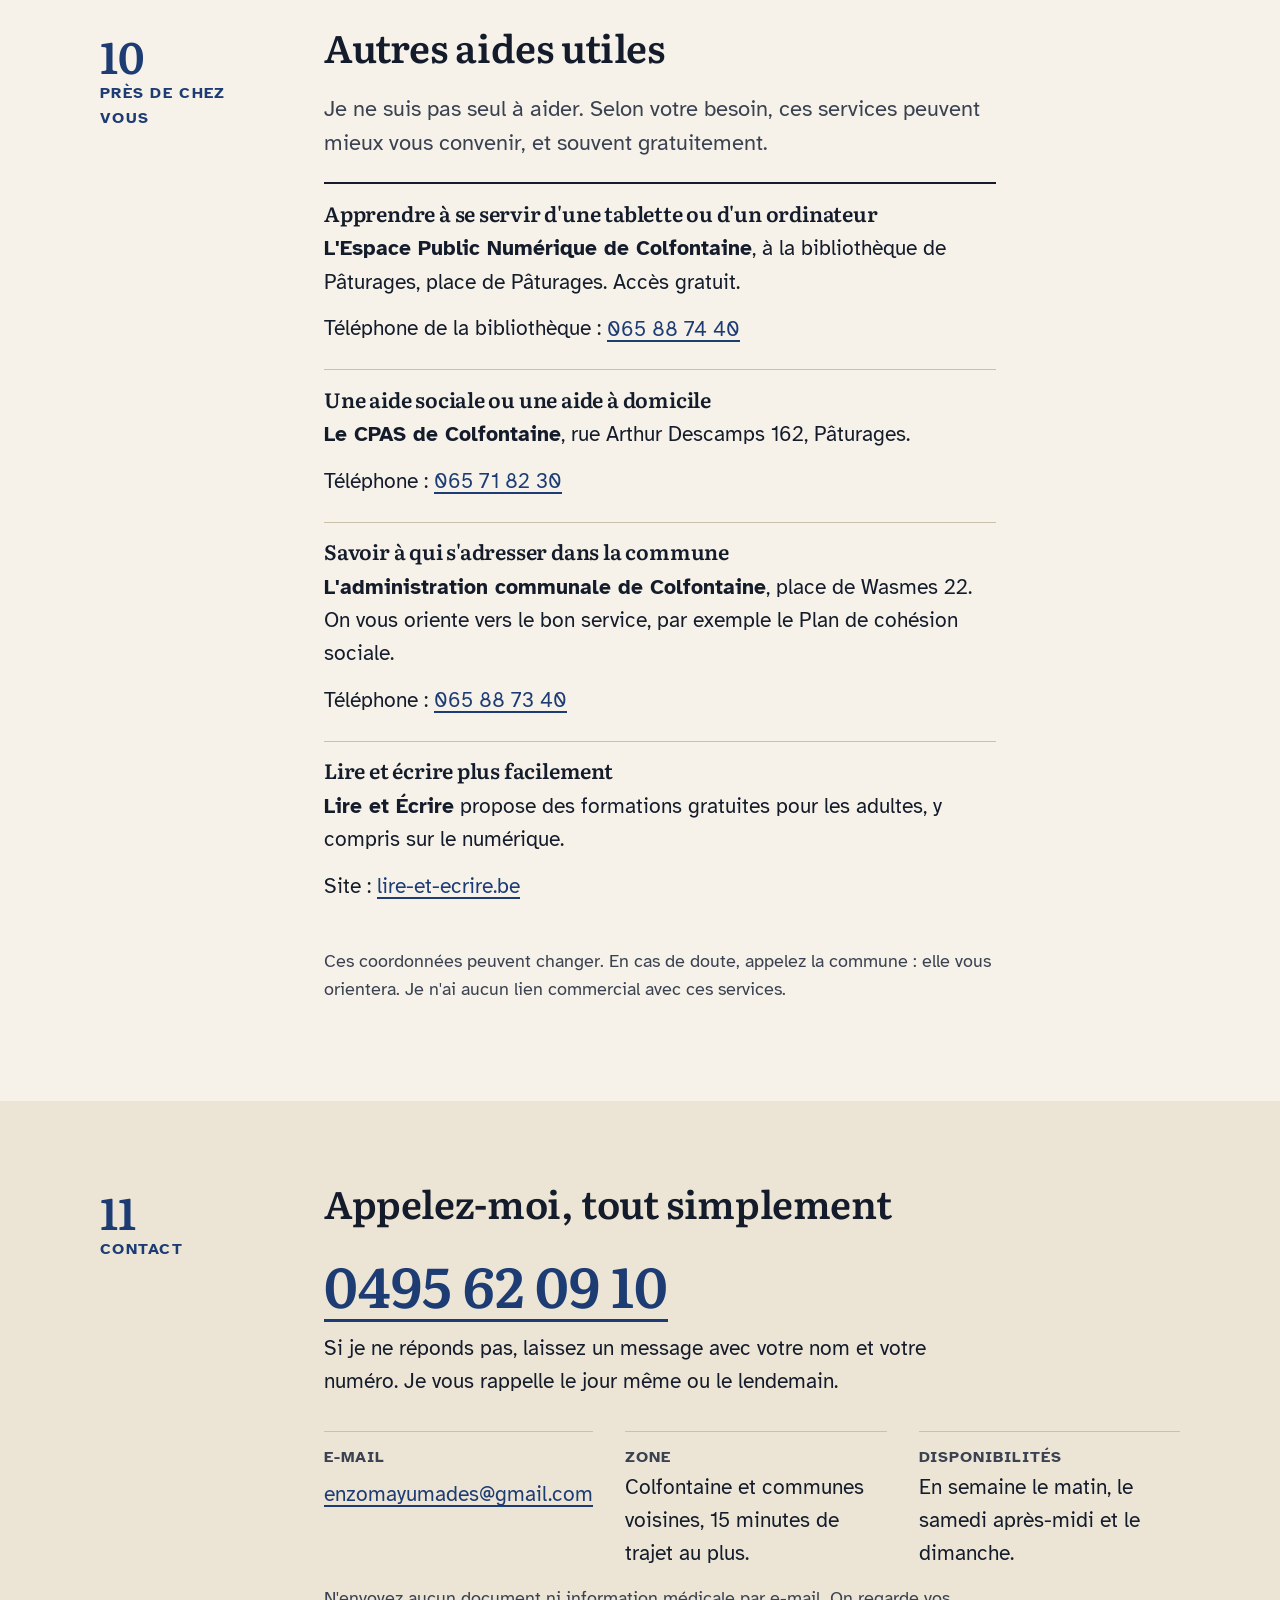
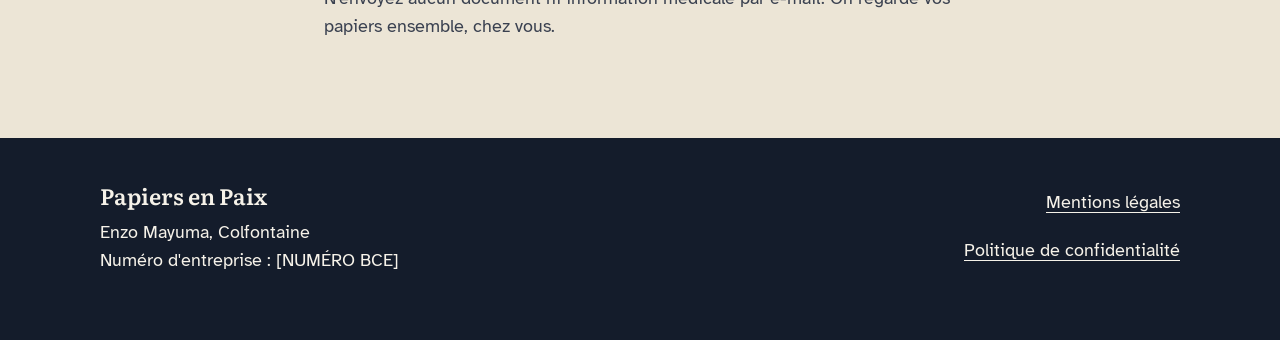
==== commit e5560979: "Accroche : retour à la ligne équilibré, sans trou Co-Authored-By: Claude Opus 5.5 <noreply@anthropic" ====
--- a/site-conciergerie/index.html
+++ b/site-conciergerie/index.html
@@ -54,7 +54,7 @@
         <div>
           <p class="entete__surtitre">Aide administrative à domicile · Colfontaine</p>
           <h1>Vos papiers en ordre, <em>sans vous presser.</em></h1>
-          <p class="entete__accroche">Je m'appelle Enzo. Je viens chez vous pour trier le courrier, suivre les factures de santé et <span class="insecable">les remboursements de la mutuelle</span>. On avance ensemble, à votre rythme.</p>
+          <p class="entete__accroche">Je m'appelle Enzo. Je viens chez vous pour trier le courrier, suivre les factures de santé et les remboursements de la mutuelle. On avance ensemble, à votre rythme.</p>
           <a class="bouton bouton--grand" href="tel:+32495620910">
             Appeler Enzo
             <span class="bouton__detail">0495&nbsp;62&nbsp;09&nbsp;10</span>
--- a/site-conciergerie/css/style.css
+++ b/site-conciergerie/css/style.css
@@ -258,7 +258,7 @@
   color: var(--accent);
 }
 .entete__accroche { font-size: 1.35rem; margin-bottom: 2rem; }
-.insecable { white-space: nowrap; }
+.entete__accroche { text-wrap: balance; }
 .entete__rassurance {
   margin: 1rem 0 0;
   font-size: 1.1rem;
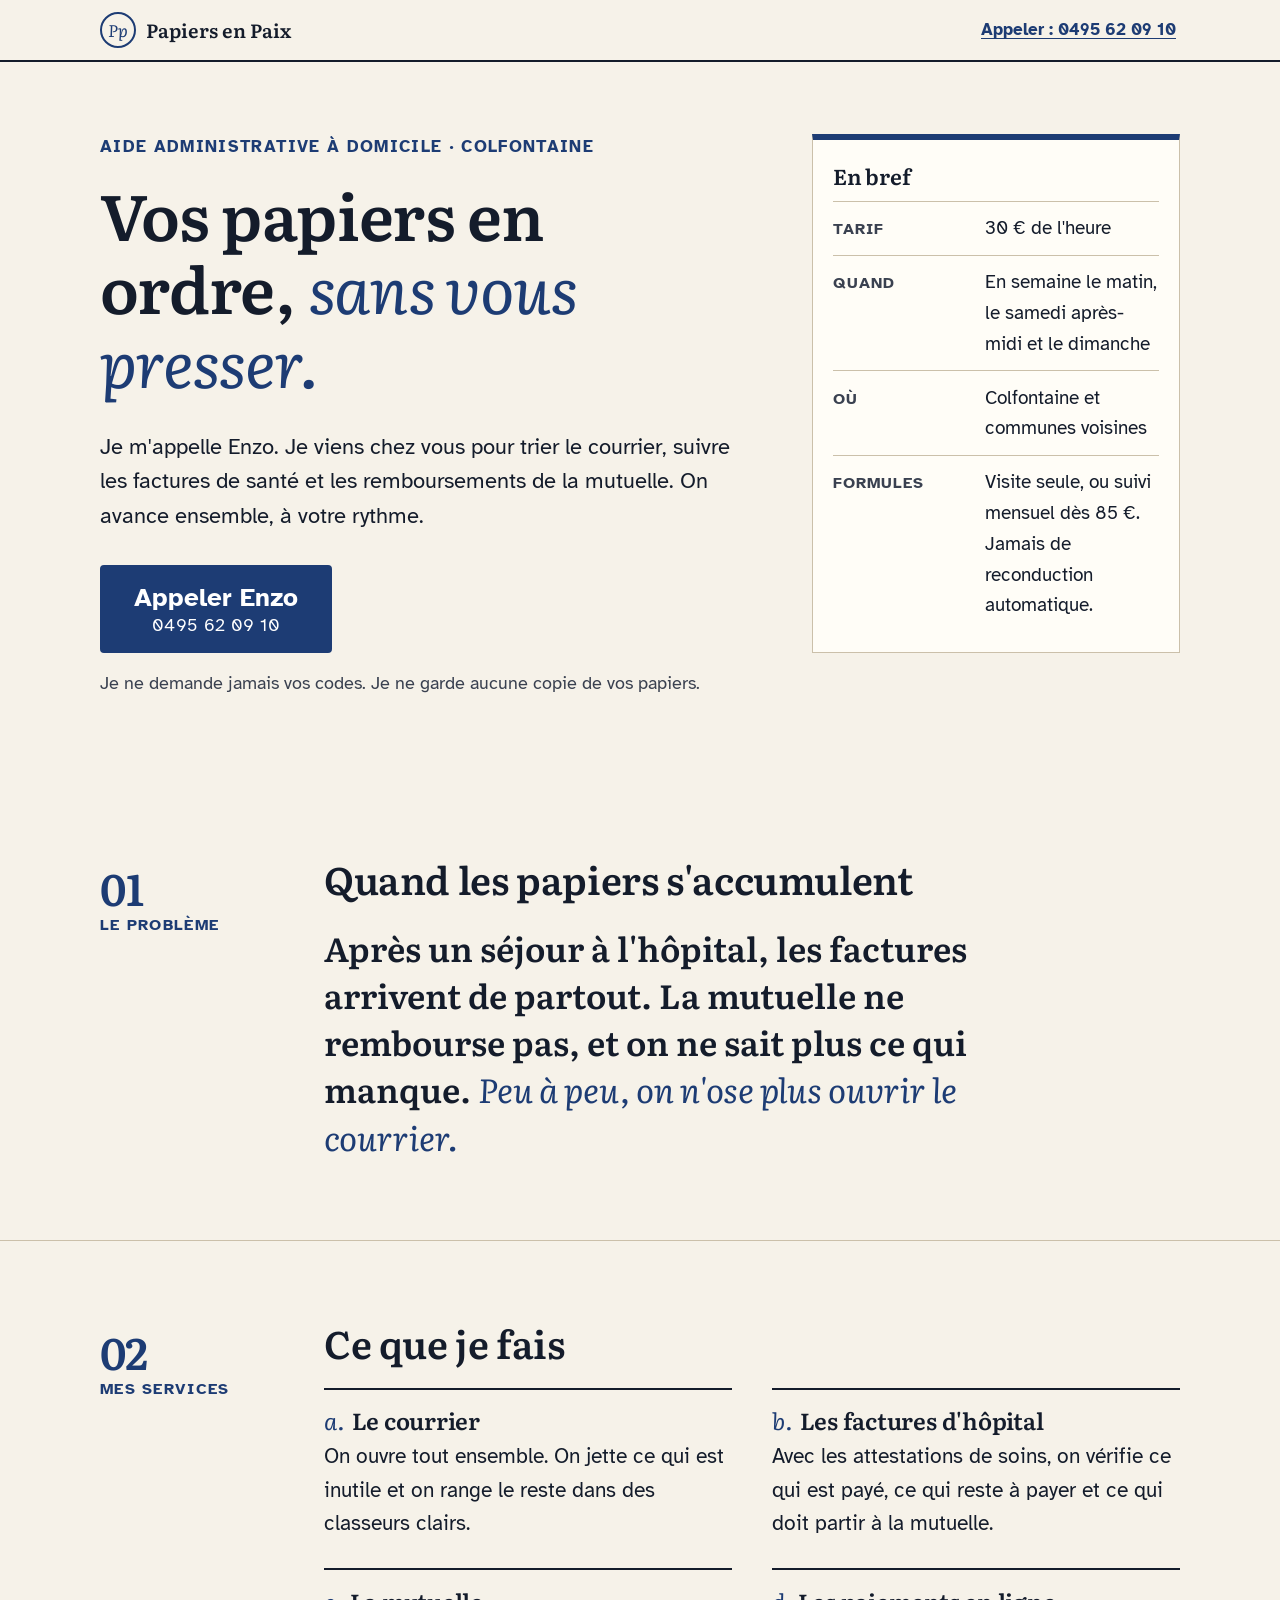
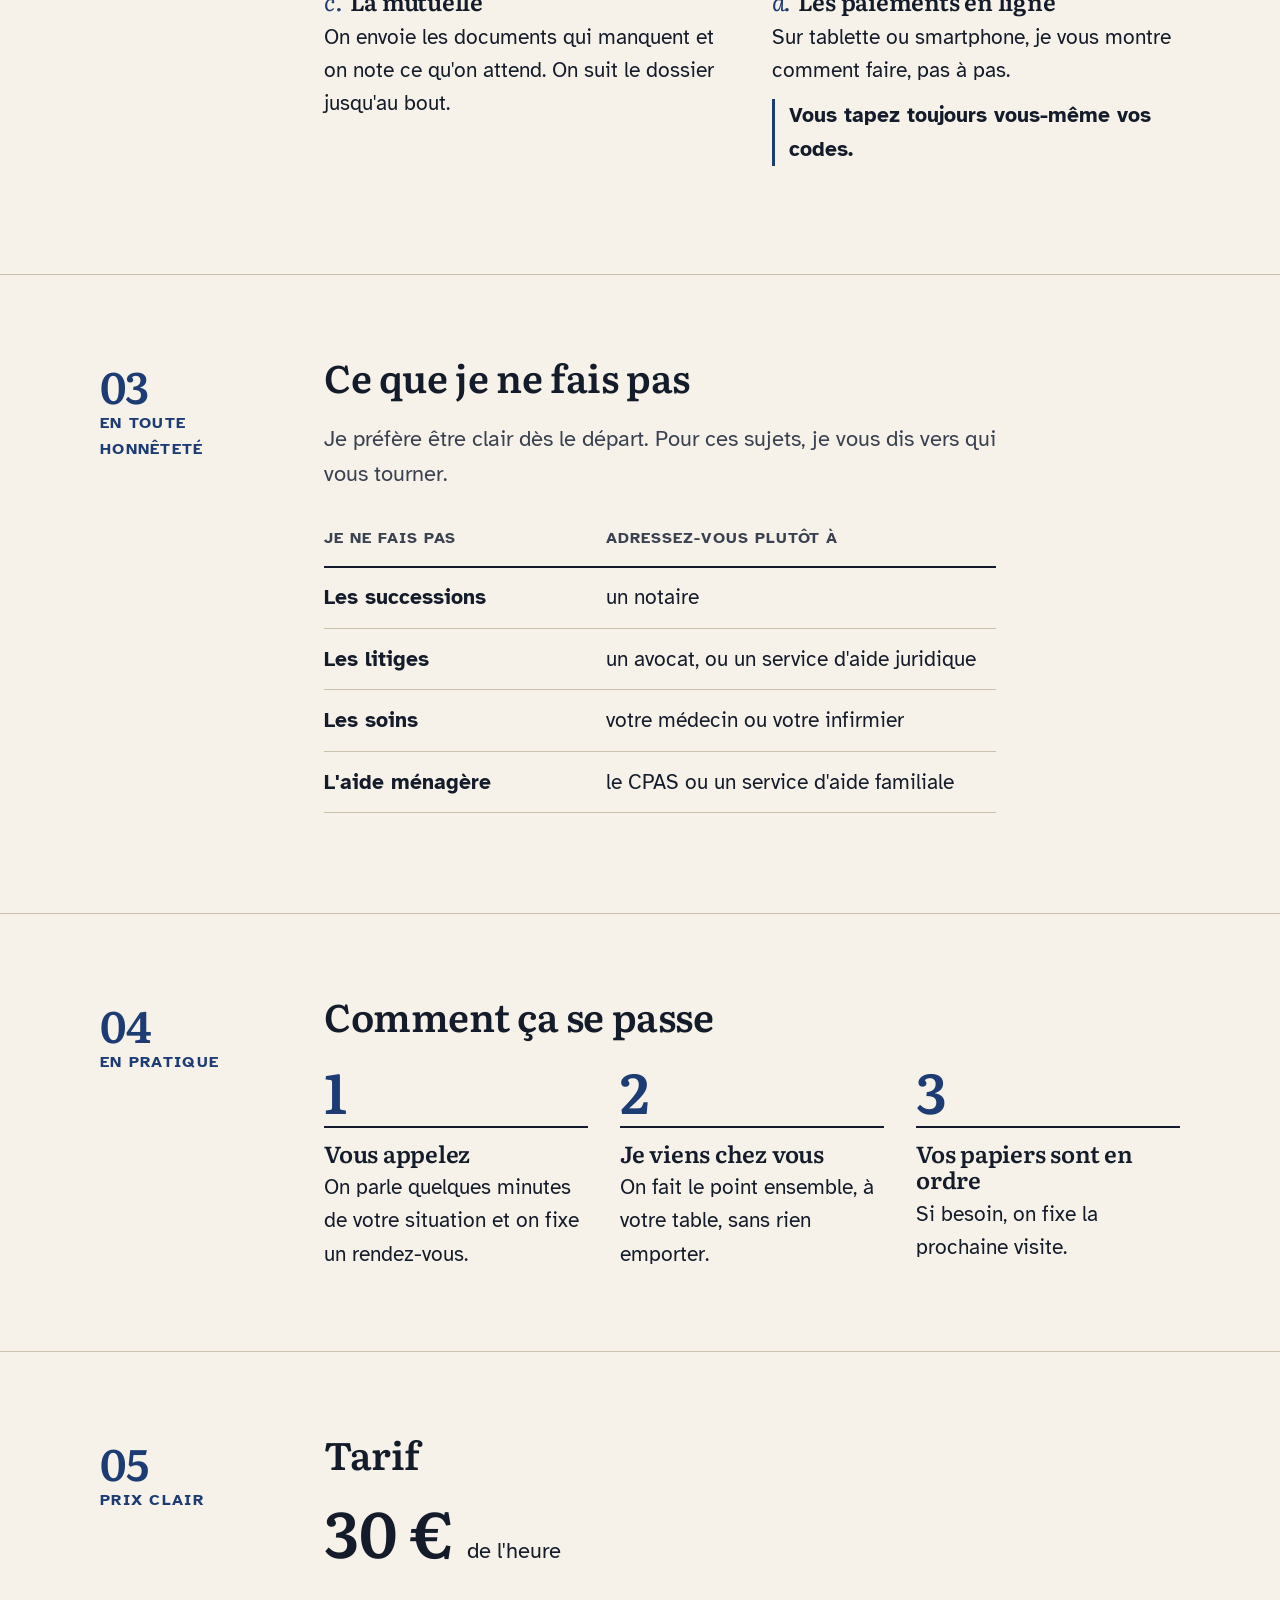
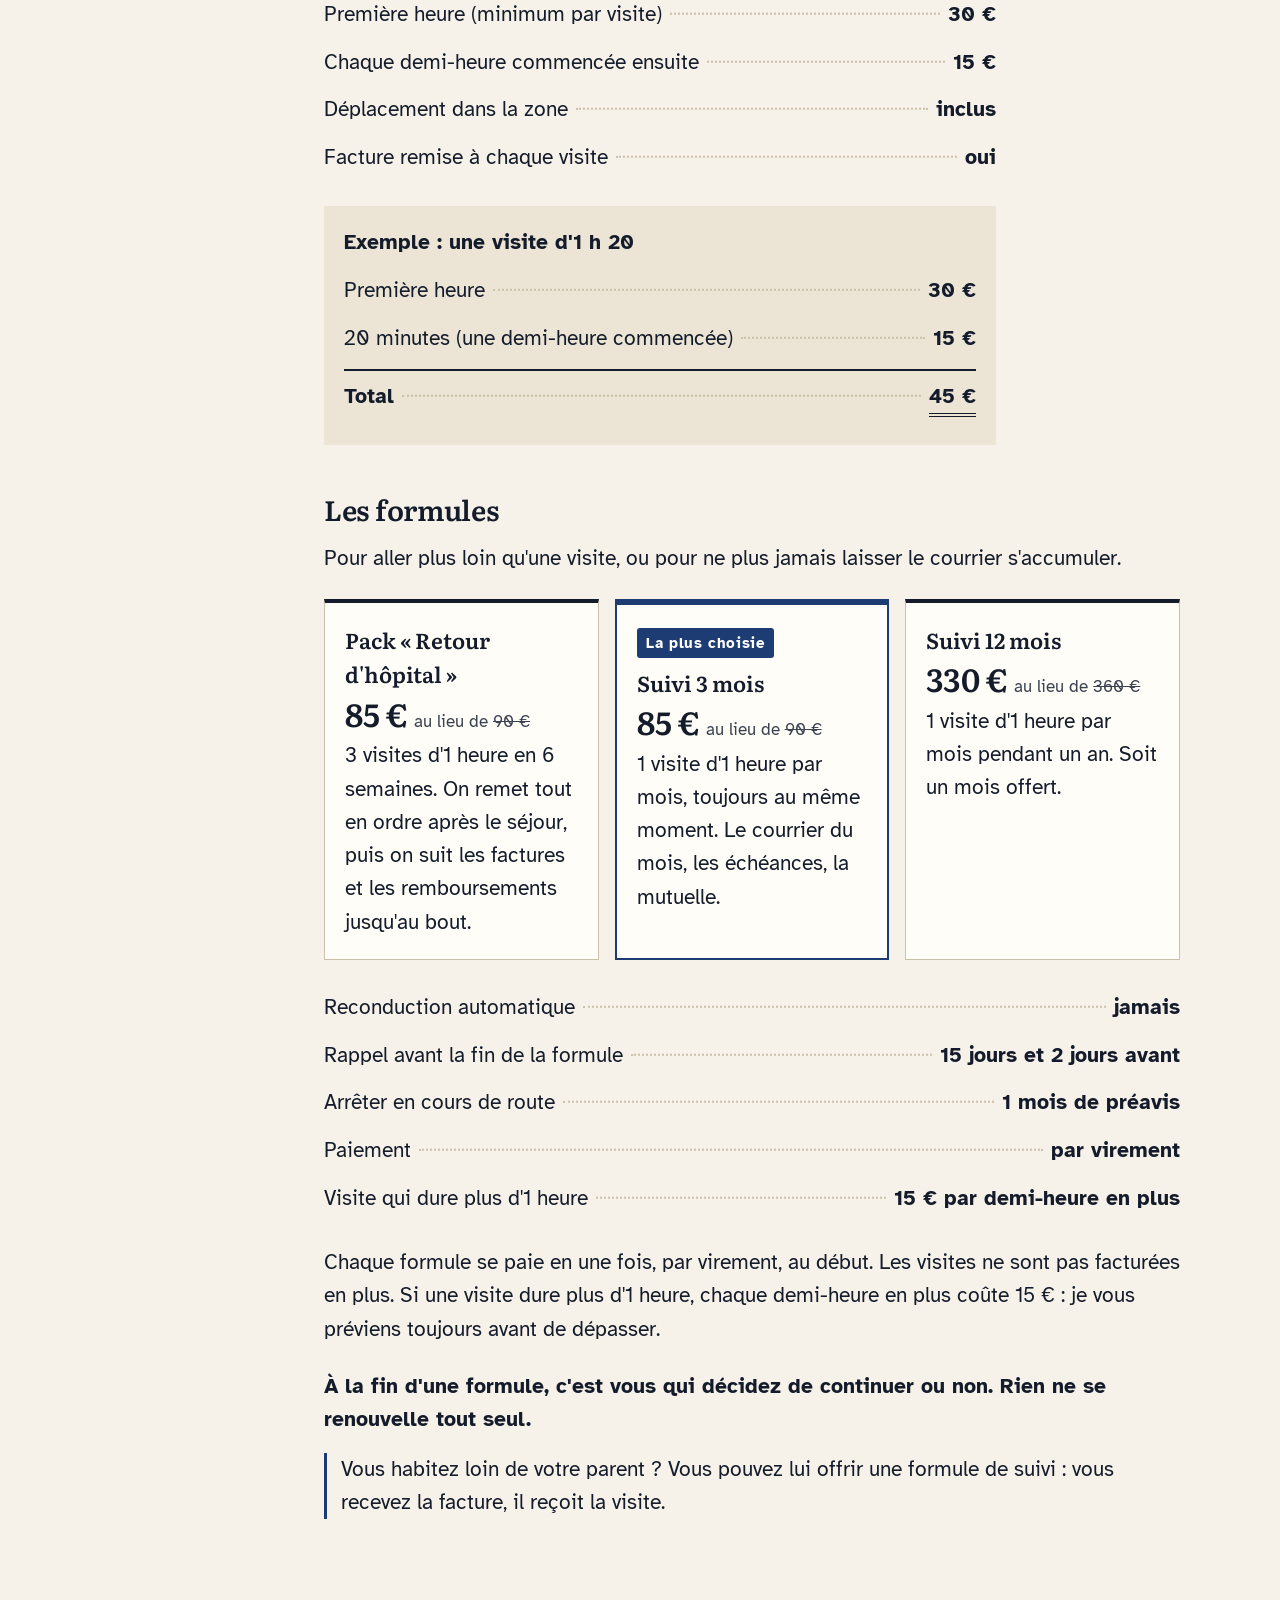
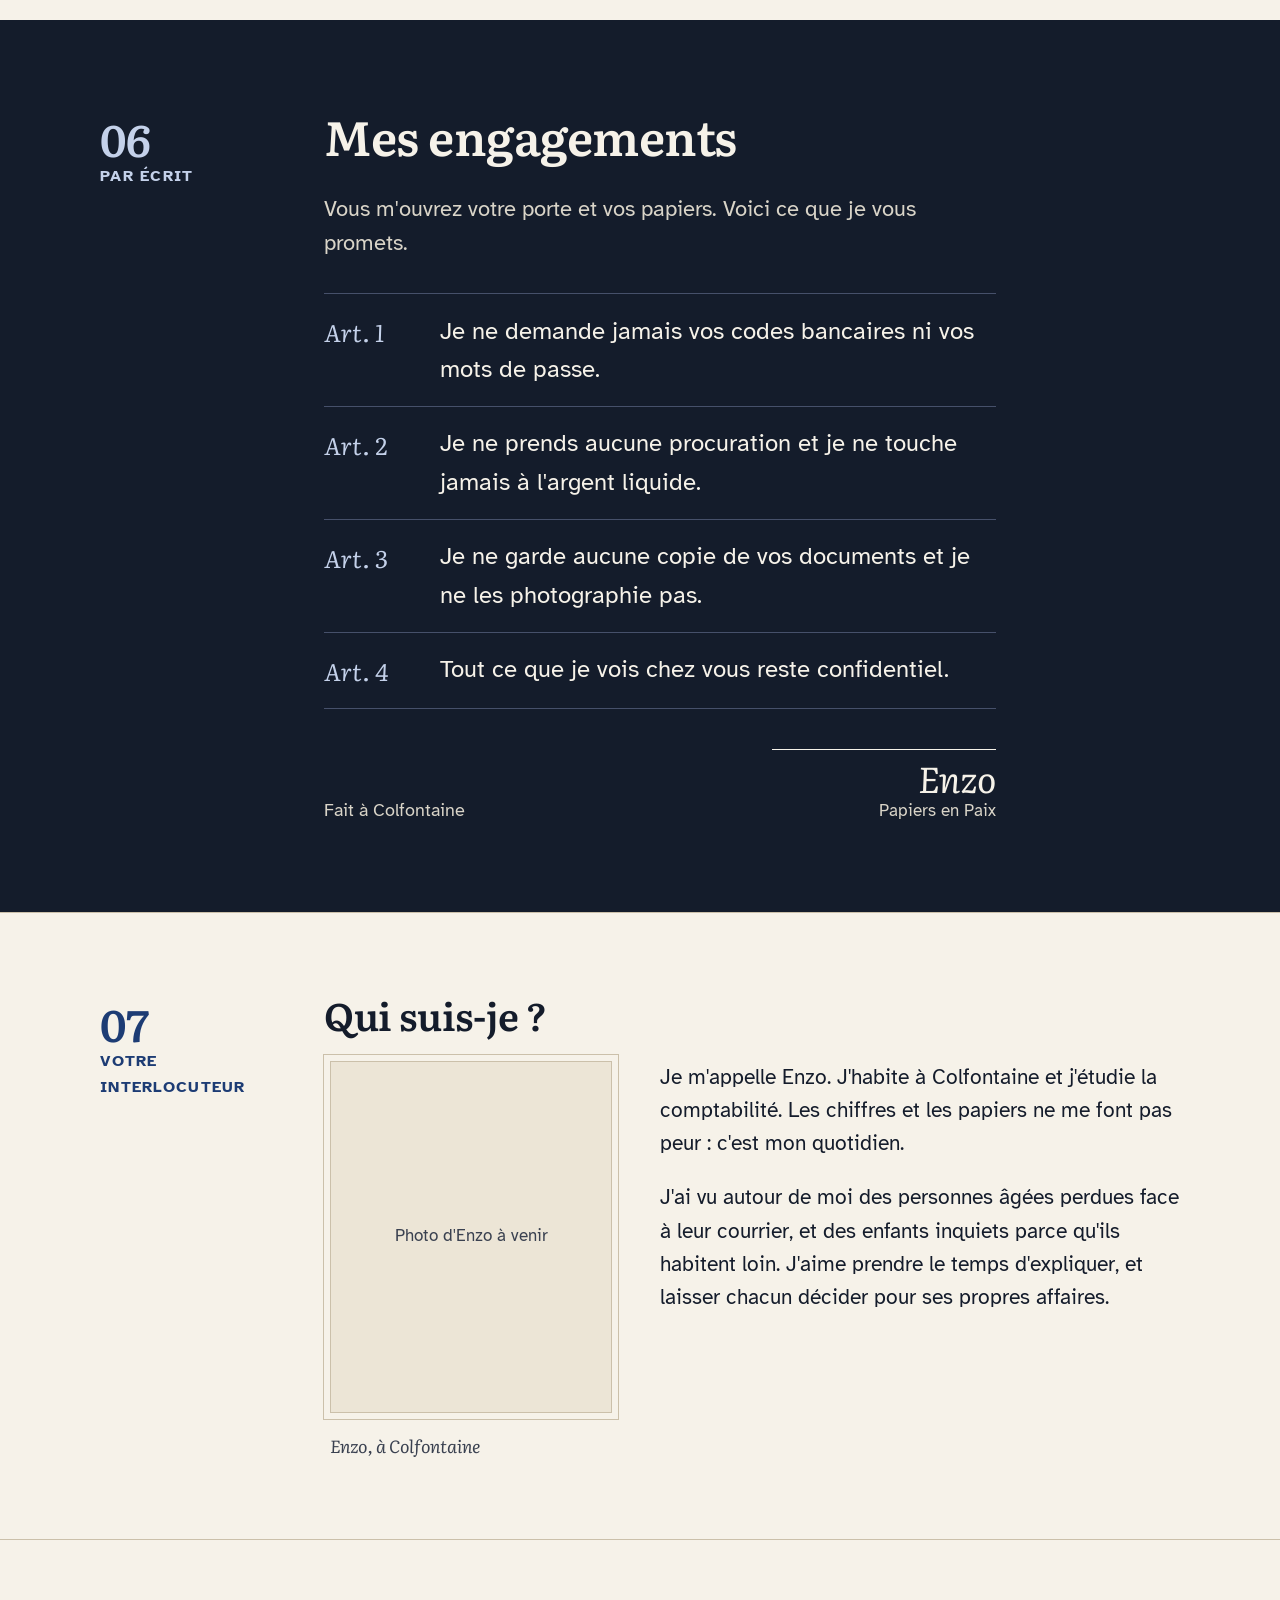
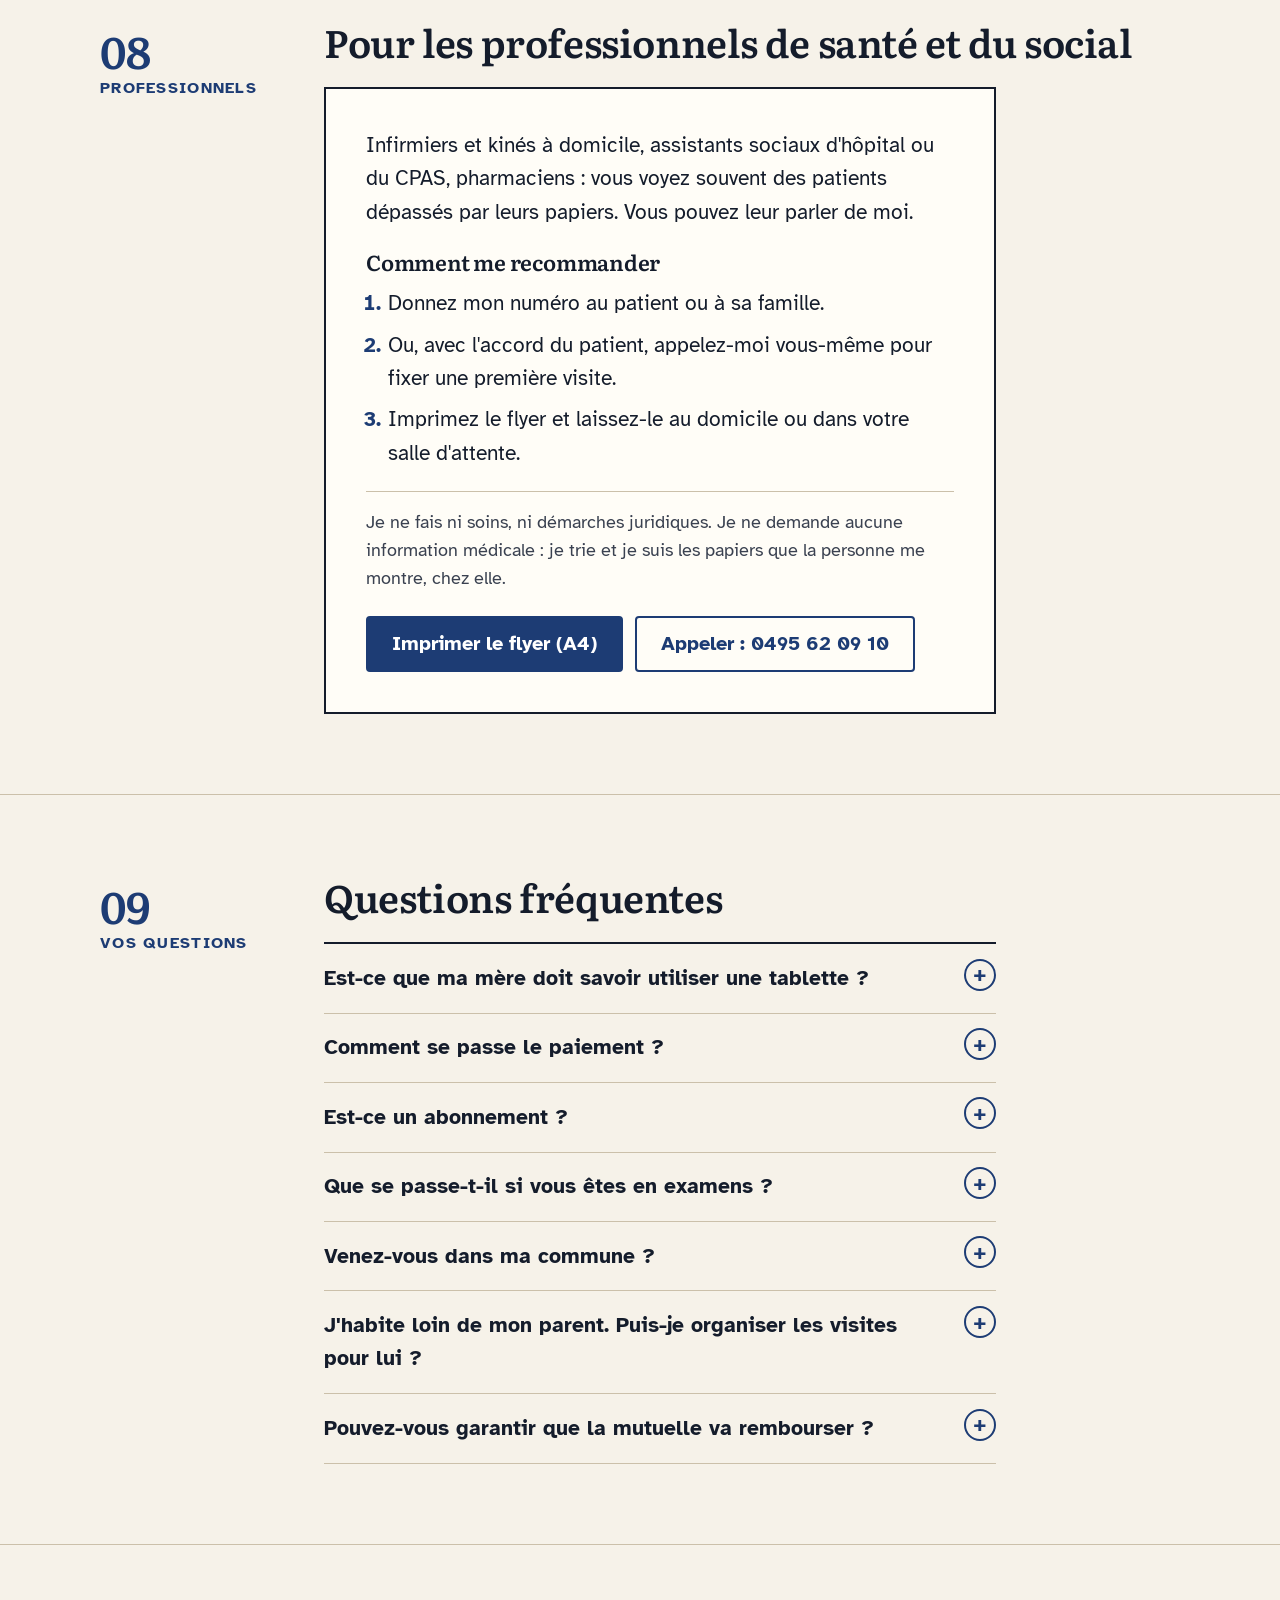
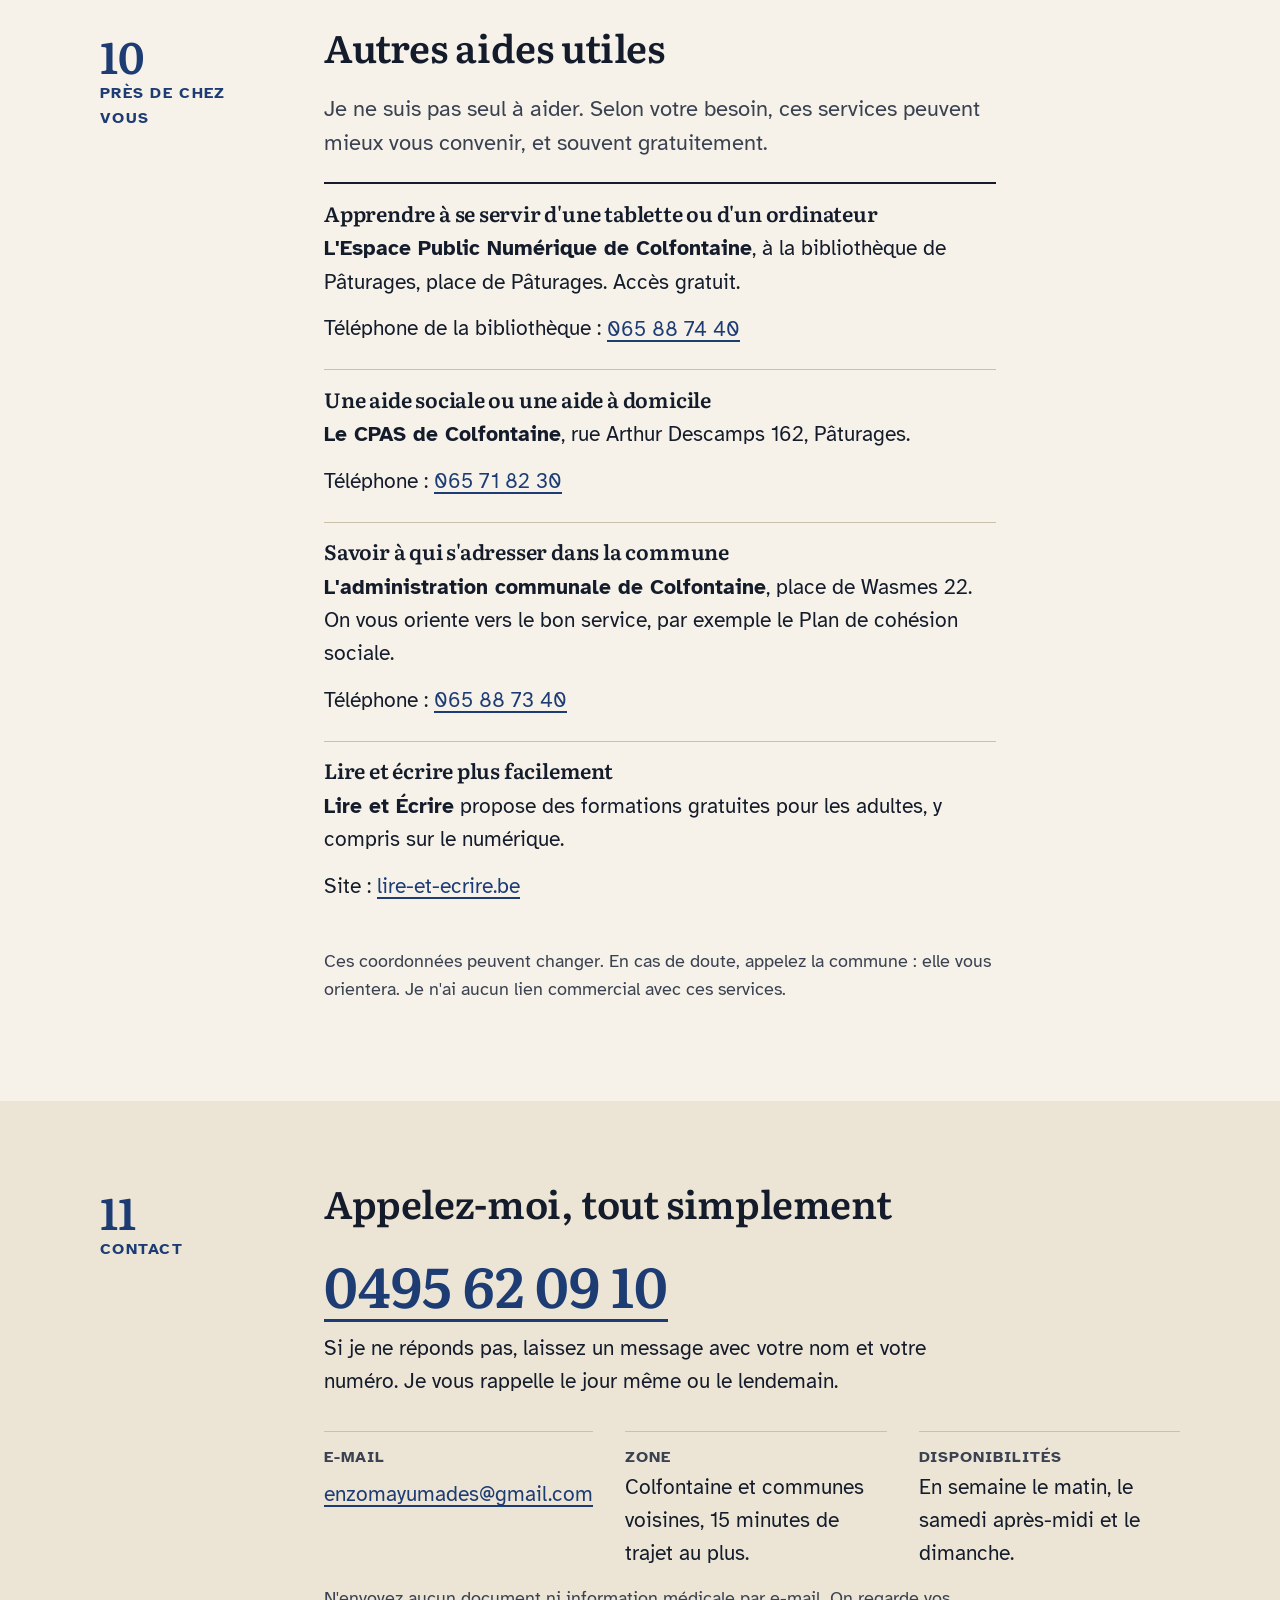
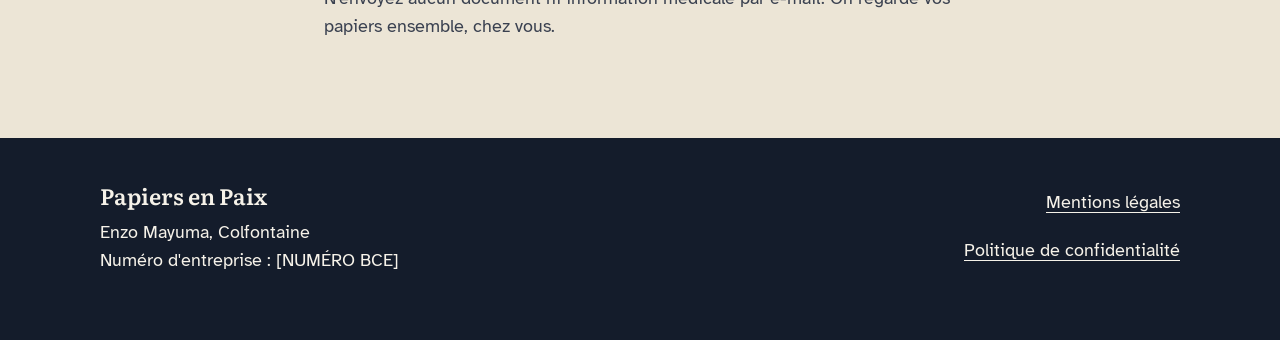
==== commit 6e286c04: "Accroche : « et les remboursements de la mutuelle » sur une ligne, lignes équilibrées sur mobile Co-" ====
--- a/site-conciergerie/index.html
+++ b/site-conciergerie/index.html
@@ -52,9 +52,9 @@
     <header class="entete" id="haut">
       <div class="conteneur entete__grille">
         <div>
-          <p class="entete__surtitre">Aide administrative à domicile · Colfontaine</p>
+          <p class="entete__surtitre">Aide administrative à domicile&nbsp;· Colfontaine</p>
           <h1>Vos papiers en ordre, <em>sans vous presser.</em></h1>
-          <p class="entete__accroche">Je m'appelle Enzo. Je viens chez vous pour trier le courrier, suivre les factures de santé et les remboursements de la mutuelle. On avance ensemble, à votre rythme.</p>
+          <p class="entete__accroche"><span class="accroche__partie">Je m'appelle Enzo. Je viens chez vous pour trier le courrier, suivre les factures de santé</span> <span class="accroche__partie"><span class="insecable">et les remboursements de la mutuelle.</span> On avance ensemble, à votre rythme.</span></p>
           <a class="bouton bouton--grand" href="tel:+32495620910">
             Appeler Enzo
             <span class="bouton__detail">0495&nbsp;62&nbsp;09&nbsp;10</span>
--- a/site-conciergerie/css/style.css
+++ b/site-conciergerie/css/style.css
@@ -258,7 +258,10 @@
   color: var(--accent);
 }
 .entete__accroche { font-size: 1.35rem; margin-bottom: 2rem; }
-.entete__accroche { text-wrap: balance; }
+.accroche__partie { display: block; text-wrap: balance; }
+@media (max-width: 719px) { .entete__accroche { font-size: 1.25rem; } }
+@media (min-width: 360px) { .insecable { white-space: nowrap; } }
+@media (min-width: 720px) { .accroche__partie { display: inline; } }
 .entete__rassurance {
   margin: 1rem 0 0;
   font-size: 1.1rem;
